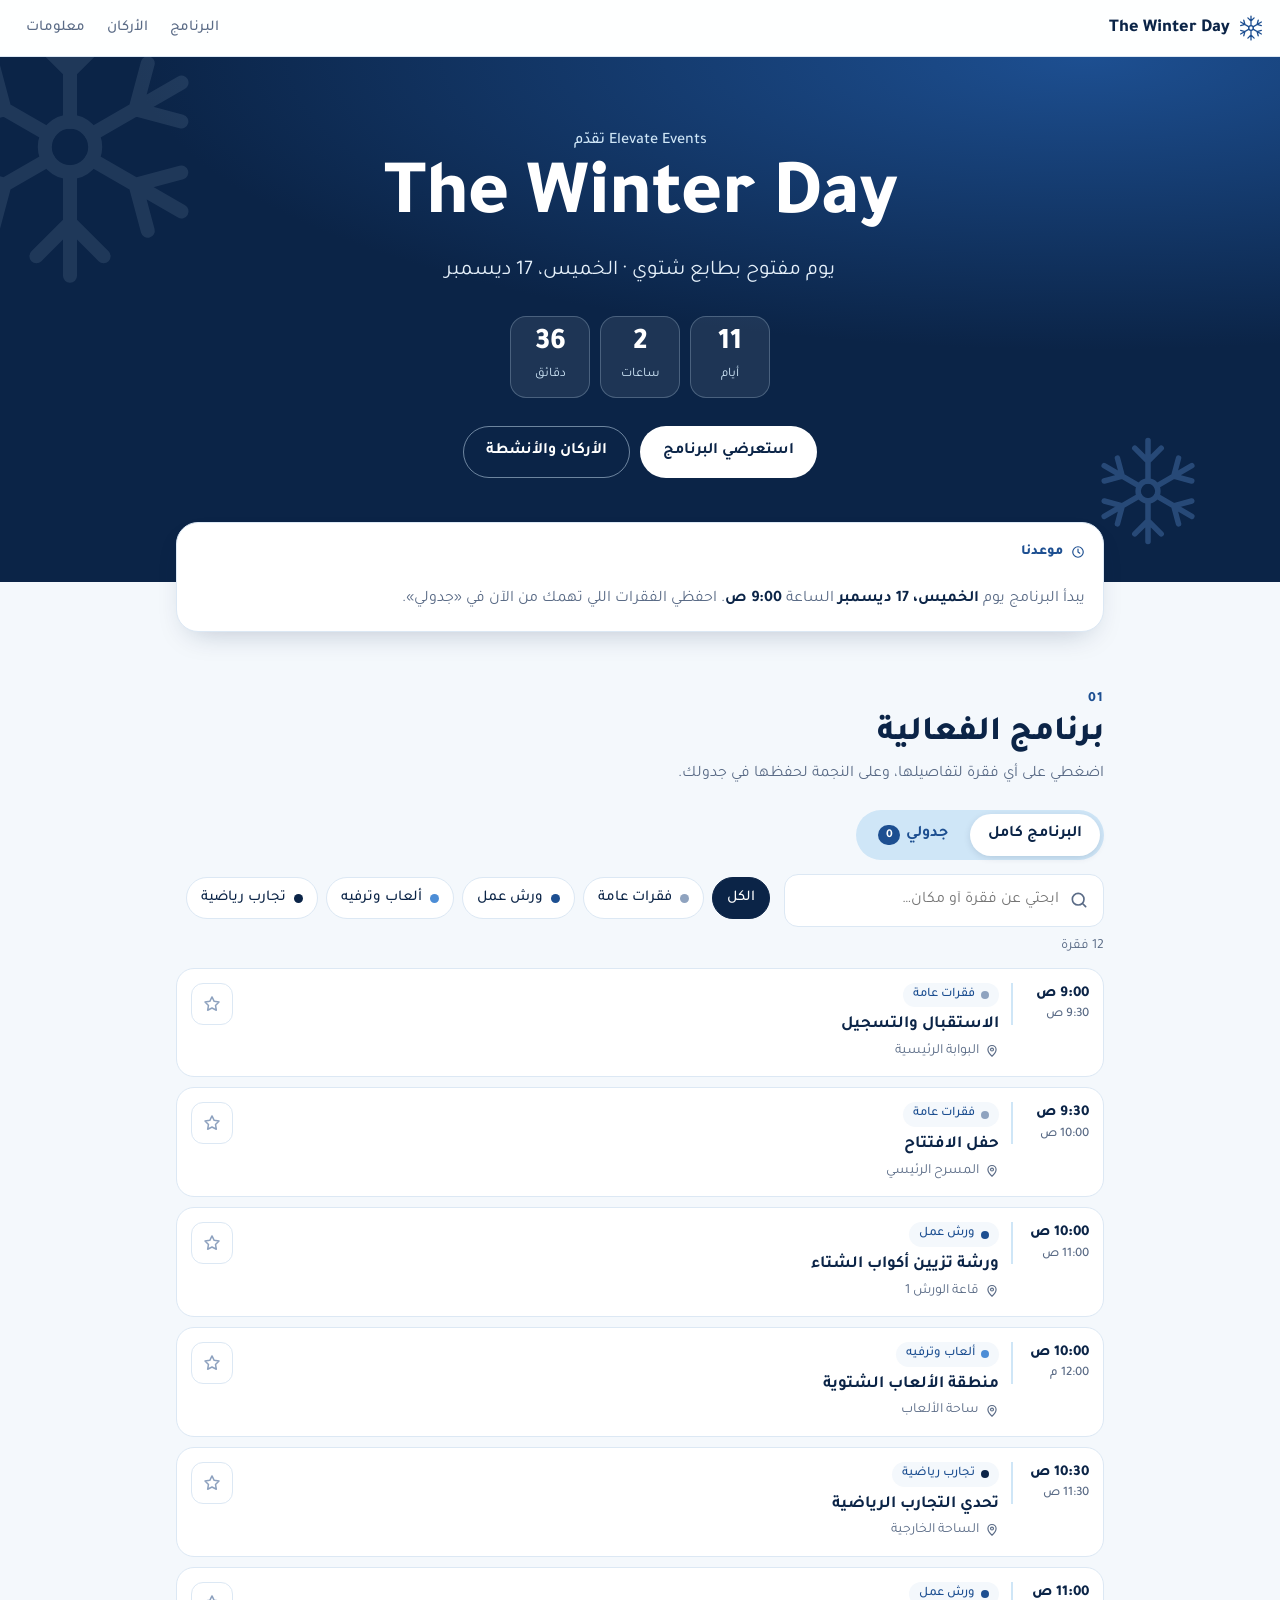
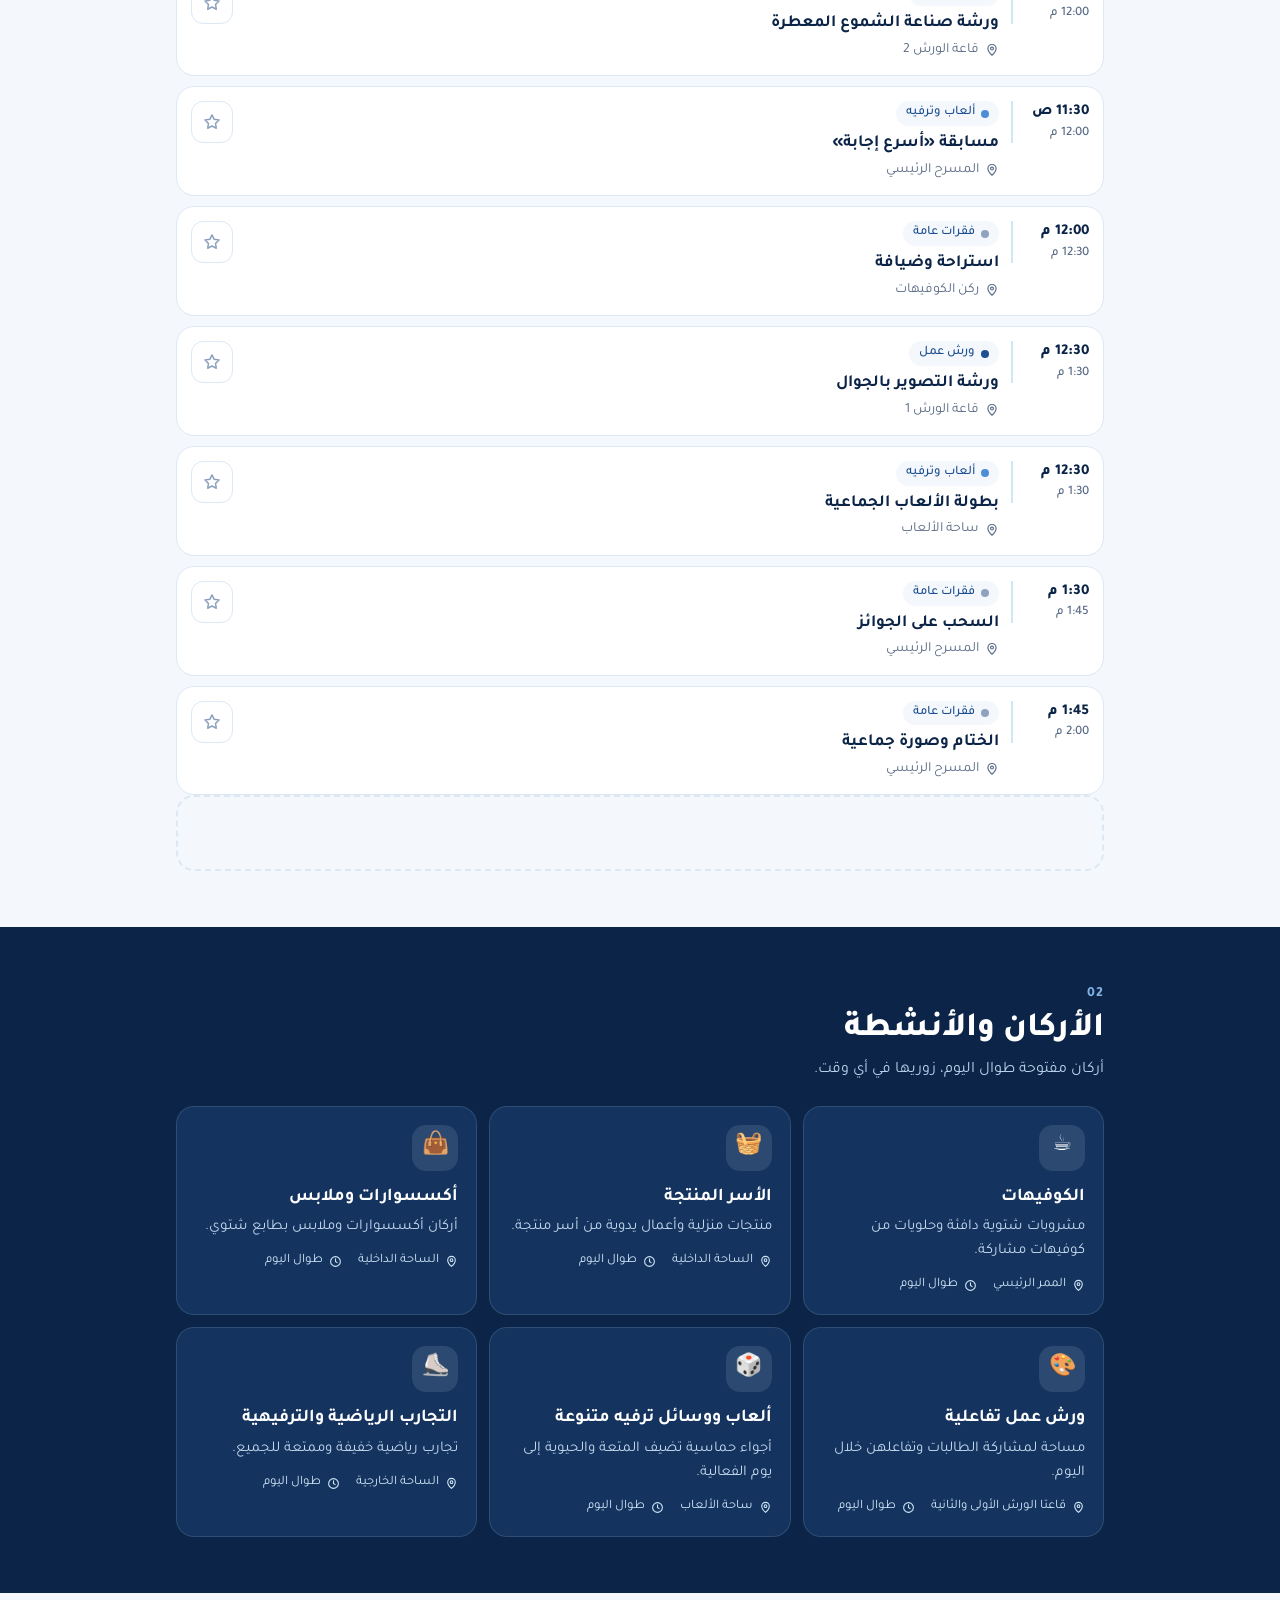
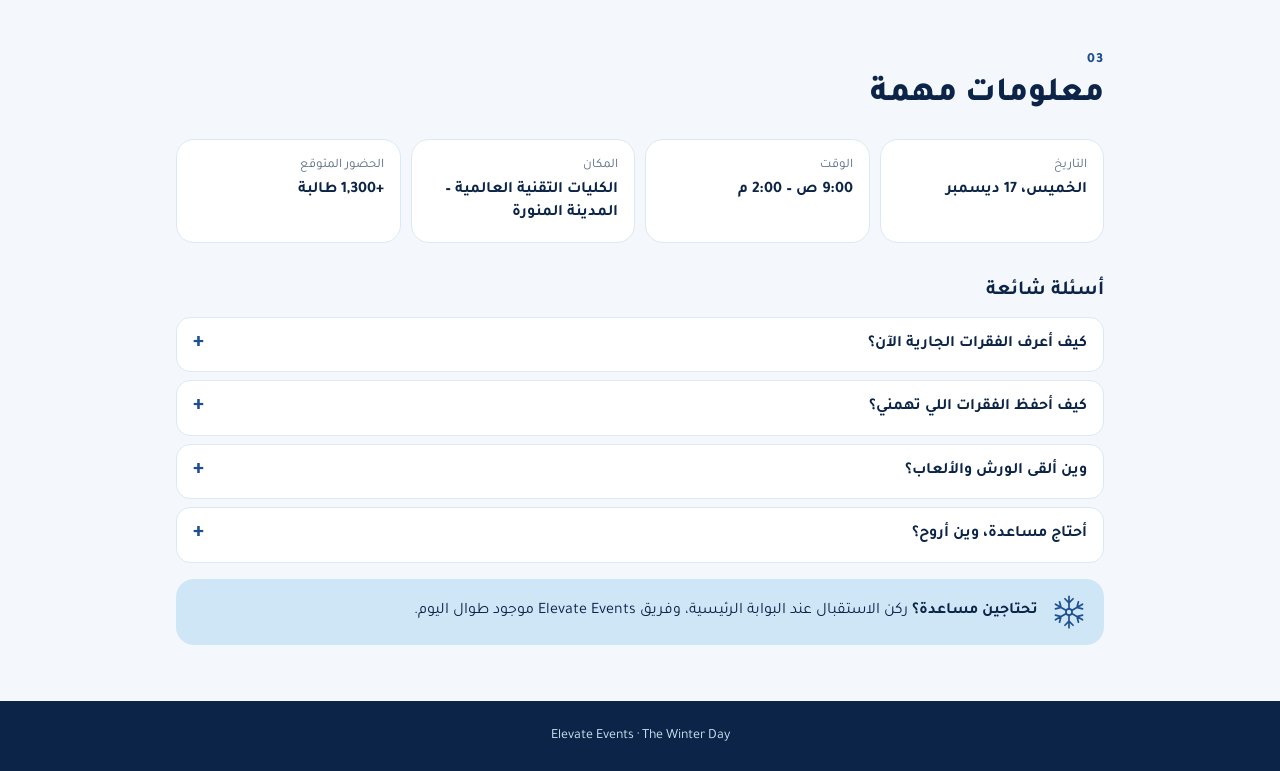
==== index.html @ a1d12c2c "The Winter Day interactive event programme" ====
<!doctype html>
<html lang="ar" dir="rtl">
<head>
  <meta charset="utf-8">
  <meta name="viewport" content="width=device-width, initial-scale=1">
  <title>The Winter Day | برنامج الفعالية</title>
  <meta name="description" content="البرنامج التفاعلي ليوم The Winter Day المفتوح بطابع شتوي – 17 ديسمبر">
  <meta name="theme-color" content="#0B2447">
  <link rel="icon" href="data:image/svg+xml,%3Csvg xmlns='http://www.w3.org/2000/svg' viewBox='0 0 100 100'%3E%3Ctext y='.9em' font-size='90'%3E❄️%3C/text%3E%3C/svg%3E">
  <link rel="preconnect" href="https://fonts.googleapis.com">
  <link rel="preconnect" href="https://fonts.gstatic.com" crossorigin>
  <link href="https://fonts.googleapis.com/css2?family=Tajawal:wght@400;500;700;800&display=swap" rel="stylesheet">
  <link rel="stylesheet" href="style.css">
</head>
<body>

  <!-- أيقونات -->
  <svg class="sprite" aria-hidden="true">
    <symbol id="flake" viewBox="-50 -50 100 100">
      <g fill="none" stroke="currentColor" stroke-width="5" stroke-linecap="round" stroke-linejoin="round">
        <path id="arm" d="M0 -9V-46M-12 -39 0 -27 12 -39"/>
        <use href="#arm" transform="rotate(60)"/>
        <use href="#arm" transform="rotate(120)"/>
        <use href="#arm" transform="rotate(180)"/>
        <use href="#arm" transform="rotate(240)"/>
        <use href="#arm" transform="rotate(300)"/>
        <circle r="9"/>
      </g>
    </symbol>
    <symbol id="i-pin" viewBox="0 0 24 24"><path d="M12 21s-7-6.2-7-11.5a7 7 0 0 1 14 0C19 14.8 12 21 12 21z"/><circle cx="12" cy="9.5" r="2.5"/></symbol>
    <symbol id="i-clock" viewBox="0 0 24 24"><circle cx="12" cy="12" r="9"/><path d="M12 7v5l3 2"/></symbol>
    <symbol id="i-star" viewBox="0 0 24 24"><path d="M12 3.5l2.6 5.3 5.8.8-4.2 4.1 1 5.8L12 16.8l-5.2 2.7 1-5.8-4.2-4.1 5.8-.8z"/></symbol>
    <symbol id="i-search" viewBox="0 0 24 24"><circle cx="11" cy="11" r="7"/><path d="M20 20l-3.5-3.5"/></symbol>
  </svg>

  <header class="topbar">
    <a href="#top" class="brand"><svg aria-hidden="true"><use href="#flake"/></svg><span dir="ltr">The Winter Day</span></a>
    <nav aria-label="أقسام الصفحة">
      <a href="#programme">البرنامج</a>
      <a href="#zones">الأركان</a>
      <a href="#info">معلومات</a>
    </nav>
  </header>

  <main id="top">
    <section class="hero">
      <div class="snow" id="snow" aria-hidden="true"></div>
      <svg class="hero-flake big" aria-hidden="true"><use href="#flake"/></svg>
      <svg class="hero-flake small" aria-hidden="true"><use href="#flake"/></svg>
      <div class="hero-inner">
        <p class="kicker"><span dir="ltr">Elevate Events</span> تقدّم</p>
        <h1 dir="ltr">The Winter Day</h1>
        <p class="tagline">يوم مفتوح بطابع شتوي · <span id="hero-date"></span></p>
        <div class="countdown" id="countdown"></div>
        <div class="hero-actions">
          <a class="btn btn-light" href="#programme">استعرضي البرنامج</a>
          <a class="btn btn-ghost" href="#zones">الأركان والأنشطة</a>
        </div>
      </div>
    </section>

    <section class="now-next" aria-labelledby="now-title">
      <h2 id="now-title" class="sr-only">الآن والتالي</h2>
      <div id="now-next"></div>
    </section>

    <section id="programme" class="section">
      <div class="section-head">
        <p class="eyebrow">01</p>
        <h2>برنامج الفعالية</h2>
        <p class="lead">اضغطي على أي فقرة لتفاصيلها، وعلى النجمة لحفظها في جدولك.</p>
      </div>

      <div class="segmented" role="group" aria-label="طريقة العرض">
        <button type="button" data-view="all" aria-pressed="true">البرنامج كامل</button>
        <button type="button" data-view="mine" aria-pressed="false">جدولي <span class="count" id="mine-count">0</span></button>
      </div>

      <div class="tools">
        <label class="search">
          <svg class="icon" aria-hidden="true"><use href="#i-search"/></svg>
          <input type="search" id="search" placeholder="ابحثي عن فقرة أو مكان…" aria-label="بحث في البرنامج" autocomplete="off">
        </label>
        <div class="chips" id="chips" role="group" aria-label="تصفية حسب النوع"></div>
      </div>

      <p class="result-count" id="result-count" aria-live="polite"></p>
      <ol class="timeline" id="timeline"></ol>
      <div class="empty" id="empty" hidden></div>
    </section>

    <div class="zones-wrap">
      <section id="zones" class="section">
        <div class="section-head">
          <p class="eyebrow">02</p>
          <h2>الأركان والأنشطة</h2>
          <p class="lead">أركان مفتوحة طوال اليوم، زوريها في أي وقت.</p>
        </div>
        <div class="zones" id="zones-grid"></div>
      </section>
    </div>

    <section id="info" class="section">
      <div class="section-head">
        <p class="eyebrow">03</p>
        <h2>معلومات مهمة</h2>
      </div>
      <div class="info-grid" id="info-grid"></div>

      <h3 class="faq-title">أسئلة شائعة</h3>
      <div class="faq" id="faq"></div>

      <div class="help">
        <svg aria-hidden="true"><use href="#flake"/></svg>
        <p><strong>تحتاجين مساعدة؟</strong> <span id="help-text"></span></p>
      </div>
    </section>
  </main>

  <footer class="footer"><span dir="ltr">Elevate Events · The Winter Day</span></footer>

  <dialog id="details" aria-labelledby="d-title">
    <div class="d-inner">
      <div class="d-top">
        <span class="tag" id="d-tag"></span>
        <form method="dialog"><button class="d-close" aria-label="إغلاق">×</button></form>
      </div>
      <h3 id="d-title"></h3>
      <div class="d-facts">
        <p><svg class="icon" aria-hidden="true"><use href="#i-clock"/></svg><span id="d-time"></span></p>
        <p><svg class="icon" aria-hidden="true"><use href="#i-pin"/></svg><span id="d-loc"></span></p>
      </div>
      <p class="d-status" id="d-status" hidden></p>
      <p class="d-desc" id="d-desc"></p>
      <button type="button" class="btn d-fav" id="d-fav" aria-pressed="false">
        <svg class="icon" aria-hidden="true"><use href="#i-star"/></svg><span></span>
      </button>
    </div>
  </dialog>

  <script src="data.js"></script>
  <script src="app.js"></script>
</body>
</html>
---- style.css ----
/* The Winter Day – ألوان هوية الفعالية */
:root {
  --snow: #FFFFFF;
  --ice: #CFE6F7;
  --winter: #1D4F91;
  --night: #0B2447;
  --night-2: #14335E;
  --bg: #F4F8FC;
  --line: #DCE8F4;
  --muted: #5A6B86;
  --radius: 18px;
  --shadow: 0 12px 30px -14px rgba(11, 36, 71, .28);
}

* { box-sizing: border-box; }
html { scroll-behavior: smooth; scroll-padding-top: 72px; }
body {
  margin: 0;
  font-family: 'Tajawal', system-ui, 'Segoe UI', Tahoma, sans-serif;
  background: var(--bg);
  color: var(--night);
  line-height: 1.6;
  -webkit-font-smoothing: antialiased;
}
svg { display: block; }
button { font: inherit; color: inherit; cursor: pointer; }
a { color: inherit; }
:focus-visible { outline: 3px solid #6FA8DC; outline-offset: 2px; border-radius: 8px; }
.sprite { position: absolute; width: 0; height: 0; overflow: hidden; }
.sr-only { position: absolute; width: 1px; height: 1px; margin: -1px; overflow: hidden; clip: rect(0 0 0 0); white-space: nowrap; }
.icon { width: 1em; height: 1em; flex: none; fill: none; stroke: currentColor; stroke-width: 2; stroke-linecap: round; stroke-linejoin: round; }

/* ---------- الشريط العلوي ---------- */
.topbar {
  position: sticky; top: 0; z-index: 20;
  display: flex; align-items: center; justify-content: space-between; gap: 8px;
  padding: 10px 16px;
  background: rgba(255, 255, 255, .9);
  backdrop-filter: saturate(1.4) blur(10px);
  border-bottom: 1px solid var(--line);
}
.brand { display: flex; align-items: center; gap: 8px; text-decoration: none; font-weight: 800; font-size: 18px; white-space: nowrap; }
.brand svg { width: 26px; height: 26px; color: var(--winter); }
.topbar nav { display: flex; gap: 2px; }
.topbar nav a { text-decoration: none; font-weight: 500; font-size: 15px; padding: 6px 10px; border-radius: 999px; color: var(--muted); white-space: nowrap; }
.topbar nav a:hover { background: var(--ice); color: var(--night); }

/* ---------- الواجهة ---------- */
.hero {
  position: relative; overflow: hidden;
  background: radial-gradient(120% 90% at 85% 0%, var(--winter) 0%, var(--night) 62%);
  color: var(--snow);
  padding: 56px 16px 104px;
  text-align: center;
}
.hero-flake { position: absolute; color: var(--ice); pointer-events: none; }
.hero-flake.big { width: 280px; height: 280px; left: -70px; top: -50px; opacity: .1; }
.hero-flake.small { width: 110px; height: 110px; right: 6%; bottom: 36px; color: #5D8FD0; opacity: .35; }
.hero-inner { position: relative; max-width: 720px; margin: 0 auto; }
.kicker { margin: 0 0 6px; color: var(--ice); font-weight: 500; }
.hero h1 { margin: 0; font-size: clamp(42px, 11vw, 78px); line-height: 1.05; font-weight: 800; letter-spacing: -.5px; }
.tagline { margin: 12px 0 28px; font-size: clamp(17px, 4.5vw, 21px); color: #E6F1FB; }
.countdown { display: flex; justify-content: center; gap: 10px; min-height: 80px; }
.cd-box { min-width: 80px; padding: 10px 8px; border-radius: 16px; background: rgba(255, 255, 255, .08); border: 1px solid rgba(207, 230, 247, .25); }
.cd-num { display: block; font-size: 30px; font-weight: 800; line-height: 1.15; font-variant-numeric: tabular-nums; }
.cd-label { font-size: 13px; color: var(--ice); }
.cd-msg { display: inline-flex; align-items: center; gap: 10px; margin: 0; align-self: center; padding: 12px 20px; border-radius: 999px; background: rgba(255, 255, 255, .1); font-weight: 700; font-size: 18px; }
.hero-actions { display: flex; flex-wrap: wrap; justify-content: center; gap: 10px; margin-top: 28px; }
.btn { display: inline-flex; align-items: center; justify-content: center; gap: 8px; padding: 12px 22px; border-radius: 999px; font-weight: 700; text-decoration: none; border: 1px solid transparent; }
.btn-light { background: var(--snow); color: var(--night); }
.btn-light:hover { background: var(--ice); }
.btn-ghost { border-color: rgba(207, 230, 247, .5); color: var(--snow); }
.btn-ghost:hover { background: rgba(255, 255, 255, .1); }

.snow span { position: absolute; top: -10px; border-radius: 50%; background: #fff; animation: fall linear infinite; }
@keyframes fall { to { transform: translate(var(--drift, 0), 680px); } }

.pulse { width: 9px; height: 9px; border-radius: 50%; background: #5BC0FF; box-shadow: 0 0 0 0 rgba(91, 192, 255, .7); animation: pulse 1.8s infinite; flex: none; }
@keyframes pulse { 70% { box-shadow: 0 0 0 9px rgba(91, 192, 255, 0); } 100% { box-shadow: 0 0 0 0 rgba(91, 192, 255, 0); } }

/* ---------- الآن والتالي ---------- */
.now-next { position: relative; z-index: 2; max-width: 960px; margin: -60px auto 0; padding: 0 16px; }
.nn-card { display: grid; gap: 16px; background: var(--snow); border: 1px solid var(--line); border-radius: 22px; box-shadow: var(--shadow); padding: 18px; }
.nn-label { display: flex; align-items: center; gap: 8px; margin: 0 0 8px; font-size: 14px; font-weight: 800; color: var(--winter); }
.nn-label .pulse { background: var(--winter); }
.nn-text { margin: 0; color: var(--muted); }
.nn-text strong { color: var(--night); }
.nn-item { display: block; width: 100%; text-align: start; margin-bottom: 6px; padding: 12px 14px; background: var(--bg); border: 1px solid var(--line); border-radius: 14px; }
.nn-item:hover { border-color: var(--winter); }
.nn-item strong { display: block; font-size: 17px; }
.nn-item small { color: var(--muted); font-size: 14px; }

/* ---------- الأقسام ---------- */
.section { max-width: 960px; margin: 0 auto; padding: 56px 16px; }
.section-head { margin-bottom: 22px; }
.eyebrow { margin: 0; color: var(--winter); font-weight: 800; font-size: 14px; letter-spacing: 1px; }
.section h2 { margin: 2px 0 6px; font-size: clamp(26px, 6vw, 34px); font-weight: 800; line-height: 1.3; }
.lead { margin: 0; color: var(--muted); }

/* ---------- أدوات البرنامج ---------- */
.segmented { display: inline-flex; gap: 4px; padding: 4px; margin-bottom: 14px; background: var(--ice); border-radius: 999px; }
.segmented button { display: inline-flex; align-items: center; gap: 6px; padding: 8px 18px; border: none; border-radius: 999px; background: transparent; font-weight: 700; color: var(--winter); }
.segmented button[aria-pressed="true"] { background: var(--snow); color: var(--night); box-shadow: 0 2px 8px -2px rgba(11, 36, 71, .2); }
.count { min-width: 22px; padding: 0 6px; border-radius: 999px; background: var(--winter); color: var(--snow); font-size: 12px; line-height: 20px; text-align: center; }

.tools { display: grid; gap: 12px; margin-bottom: 8px; }
.search { display: flex; align-items: center; gap: 10px; padding: 0 14px; background: var(--snow); border: 1px solid var(--line); border-radius: 14px; color: var(--muted); }
.search:focus-within { border-color: var(--winter); box-shadow: 0 0 0 3px rgba(29, 79, 145, .15); }
.search .icon { width: 20px; height: 20px; }
.search input { flex: 1; min-width: 0; padding: 13px 0; border: none; outline: none; background: transparent; font: inherit; color: var(--night); }
.chips { display: flex; gap: 8px; overflow-x: auto; padding: 2px 2px 6px; scrollbar-width: none; }
.chips::-webkit-scrollbar { display: none; }
.chip { display: inline-flex; align-items: center; gap: 8px; flex: none; padding: 8px 14px; border: 1px solid var(--line); border-radius: 999px; background: var(--snow); font-weight: 500; font-size: 15px; }
.chip:hover { border-color: var(--winter); }
.chip[aria-pressed="true"] { background: var(--night); border-color: var(--night); color: var(--snow); }
.dot { width: 9px; height: 9px; border-radius: 50%; background: var(--dot); flex: none; }
.chip[aria-pressed="true"] .dot { box-shadow: 0 0 0 2px var(--snow); }
.result-count { margin: 4px 0 10px; font-size: 14px; color: var(--muted); min-height: 1.6em; }

/* ---------- بطاقات الفقرات ---------- */
.timeline { list-style: none; margin: 0; padding: 0; display: grid; gap: 10px; }
.card {
  position: relative;
  display: grid; grid-template-columns: 78px minmax(0, 1fr) auto; gap: 12px; align-items: start;
  padding: 14px;
  background: var(--snow); border: 1px solid var(--line); border-radius: var(--radius);
  transition: box-shadow .2s, border-color .2s;
}
.card:hover { box-shadow: var(--shadow); border-color: #C3D8EE; }
.card:has(.open:focus-visible) { outline: 3px solid #6FA8DC; outline-offset: 2px; }
.time { display: flex; flex-direction: column; padding-inline-end: 12px; border-inline-end: 2px solid var(--ice); font-weight: 800; font-size: 15px; line-height: 1.5; font-variant-numeric: tabular-nums; white-space: nowrap; }
.time-end { font-weight: 500; font-size: 13px; color: var(--muted); }
.meta { display: flex; flex-wrap: wrap; align-items: center; gap: 6px; }
.tag { display: inline-flex; align-items: center; gap: 6px; padding: 2px 10px; border-radius: 999px; background: var(--bg); font-size: 13px; font-weight: 500; color: var(--winter); }
.tag::before { content: ''; width: 8px; height: 8px; border-radius: 50%; background: var(--dot); }
.badge { display: inline-flex; align-items: center; gap: 6px; padding: 2px 10px; border-radius: 999px; font-size: 13px; font-weight: 700; }
.badge.live { background: var(--winter); color: var(--snow); }
.badge.past { background: #EEF1F5; color: var(--muted); }
.card h3 { margin: 6px 0 2px; font-size: 17px; line-height: 1.45; }
.open { padding: 0; border: none; background: none; text-align: start; font-weight: 700; }
.open:focus-visible { outline: none; }
.open::after { content: ''; position: absolute; inset: 0; border-radius: inherit; }
.loc { display: flex; align-items: center; gap: 6px; margin: 0; font-size: 14px; color: var(--muted); }
.fav { position: relative; z-index: 1; display: grid; place-items: center; width: 42px; height: 42px; border: 1px solid var(--line); border-radius: 12px; background: var(--snow); color: #8EA2BF; }
.fav:hover { border-color: var(--winter); color: var(--winter); }
.fav svg { width: 20px; height: 20px; fill: none; stroke: currentColor; stroke-width: 1.8; stroke-linejoin: round; }
.fav[aria-pressed="true"] { background: var(--ice); border-color: var(--ice); color: var(--winter); }
.fav[aria-pressed="true"] svg { fill: currentColor; }
.card.is-live { border-color: var(--winter); box-shadow: inset 0 0 0 1px var(--winter); background: linear-gradient(to left, #EEF6FD, var(--snow) 70%); }
.card.is-past { opacity: .6; }
.empty { display: grid; gap: 4px; justify-items: center; padding: 36px 16px; border: 2px dashed var(--line); border-radius: var(--radius); text-align: center; color: var(--muted); }
.empty strong { color: var(--night); font-size: 18px; }

/* ---------- الأركان ---------- */
.zones-wrap { background: var(--night); color: var(--snow); }
.zones-wrap .eyebrow { color: #7FB0E3; }
.zones-wrap .lead { color: #B9D3EC; }
.zones { display: grid; gap: 12px; grid-template-columns: repeat(auto-fill, minmax(240px, 1fr)); }
.zone { padding: 18px; background: var(--night-2); border: 1px solid rgba(207, 230, 247, .14); border-radius: var(--radius); }
.zone-icon { display: grid; place-items: center; width: 46px; height: 46px; margin-bottom: 12px; border-radius: 14px; background: rgba(207, 230, 247, .12); font-size: 22px; }
.zone h3 { margin: 0 0 4px; font-size: 18px; }
.zone p { margin: 0 0 12px; font-size: 15px; color: #C4D9EE; }
.zone-meta { display: flex; flex-wrap: wrap; gap: 6px 16px; font-size: 13px; color: var(--ice); }
.zone-meta span { display: inline-flex; align-items: center; gap: 6px; }

/* ---------- المعلومات ---------- */
.info-grid { display: grid; gap: 10px; grid-template-columns: repeat(2, minmax(0, 1fr)); }
.info { padding: 16px; background: var(--snow); border: 1px solid var(--line); border-radius: var(--radius); }
.info small { display: block; font-size: 13px; color: var(--muted); }
.info strong { display: block; margin-top: 2px; font-size: 16px; line-height: 1.45; }
.faq-title { margin: 32px 0 10px; font-size: 20px; }
.faq { display: grid; gap: 8px; }
details { padding: 0 16px; background: var(--snow); border: 1px solid var(--line); border-radius: 14px; }
summary { display: flex; justify-content: space-between; gap: 12px; padding: 14px 0; list-style: none; cursor: pointer; font-weight: 700; }
summary::-webkit-details-marker { display: none; }
summary::after { content: '+'; font-size: 22px; line-height: 1; color: var(--winter); }
details[open] summary::after { content: '−'; }
details p { margin: 0 0 14px; color: var(--muted); }
.help { display: flex; align-items: center; gap: 14px; margin-top: 16px; padding: 16px 18px; background: var(--ice); border-radius: var(--radius); }
.help svg { width: 34px; height: 34px; flex: none; color: var(--winter); }
.help p { margin: 0; }

.footer { padding: 24px 16px; background: var(--night); color: var(--ice); text-align: center; font-size: 14px; }

/* ---------- نافذة التفاصيل ---------- */
dialog { width: min(480px, calc(100% - 32px)); padding: 0; border: none; border-radius: 22px; color: var(--night); box-shadow: 0 30px 60px -20px rgba(11, 36, 71, .5); }
dialog::backdrop { background: rgba(11, 36, 71, .55); backdrop-filter: blur(3px); }
.d-inner { padding: 22px; }
.d-top { display: flex; justify-content: space-between; align-items: center; gap: 8px; }
.d-top form { margin: 0; }
.d-close { width: 38px; height: 38px; border: none; border-radius: 50%; background: var(--bg); font-size: 22px; line-height: 1; }
#d-title { margin: 14px 0 12px; font-size: 22px; line-height: 1.4; }
.d-facts { display: grid; gap: 6px; margin-bottom: 14px; padding: 12px 14px; background: var(--bg); border-radius: 14px; }
.d-facts p { display: flex; align-items: center; gap: 8px; margin: 0; }
.d-facts .icon { color: var(--winter); }
.d-status { display: inline-block; margin: 0 0 10px; padding: 2px 12px; border-radius: 999px; font-size: 14px; font-weight: 700; }
.d-status.live { background: var(--winter); color: var(--snow); }
.d-status.past { background: #EEF1F5; color: var(--muted); }
.d-desc { margin: 0 0 18px; color: var(--muted); }
.d-fav { width: 100%; border: none; background: var(--night); color: var(--snow); }
.d-fav[aria-pressed="true"] { background: var(--ice); color: var(--night); }
.d-fav[aria-pressed="true"] .icon { fill: currentColor; }

/* ---------- الشاشات ---------- */
@media (min-width: 720px) {
  .nn-card.two { grid-template-columns: 1fr 1fr; }
  .info-grid { grid-template-columns: repeat(4, minmax(0, 1fr)); }
  .tools { grid-template-columns: minmax(240px, 320px) 1fr; align-items: center; }
  .hero { padding-top: 72px; }
}
@media (max-width: 400px) {
  .brand { font-size: 16px; }
  .brand svg { width: 22px; height: 22px; }
  .topbar nav a { padding: 6px 7px; font-size: 14px; }
  .card { grid-template-columns: 70px minmax(0, 1fr) auto; gap: 10px; padding: 12px; }
  .cd-box { min-width: 72px; }
}
@media (prefers-reduced-motion: reduce) {
  html { scroll-behavior: auto; }
  .snow { display: none; }
  .pulse { animation: none; }
}
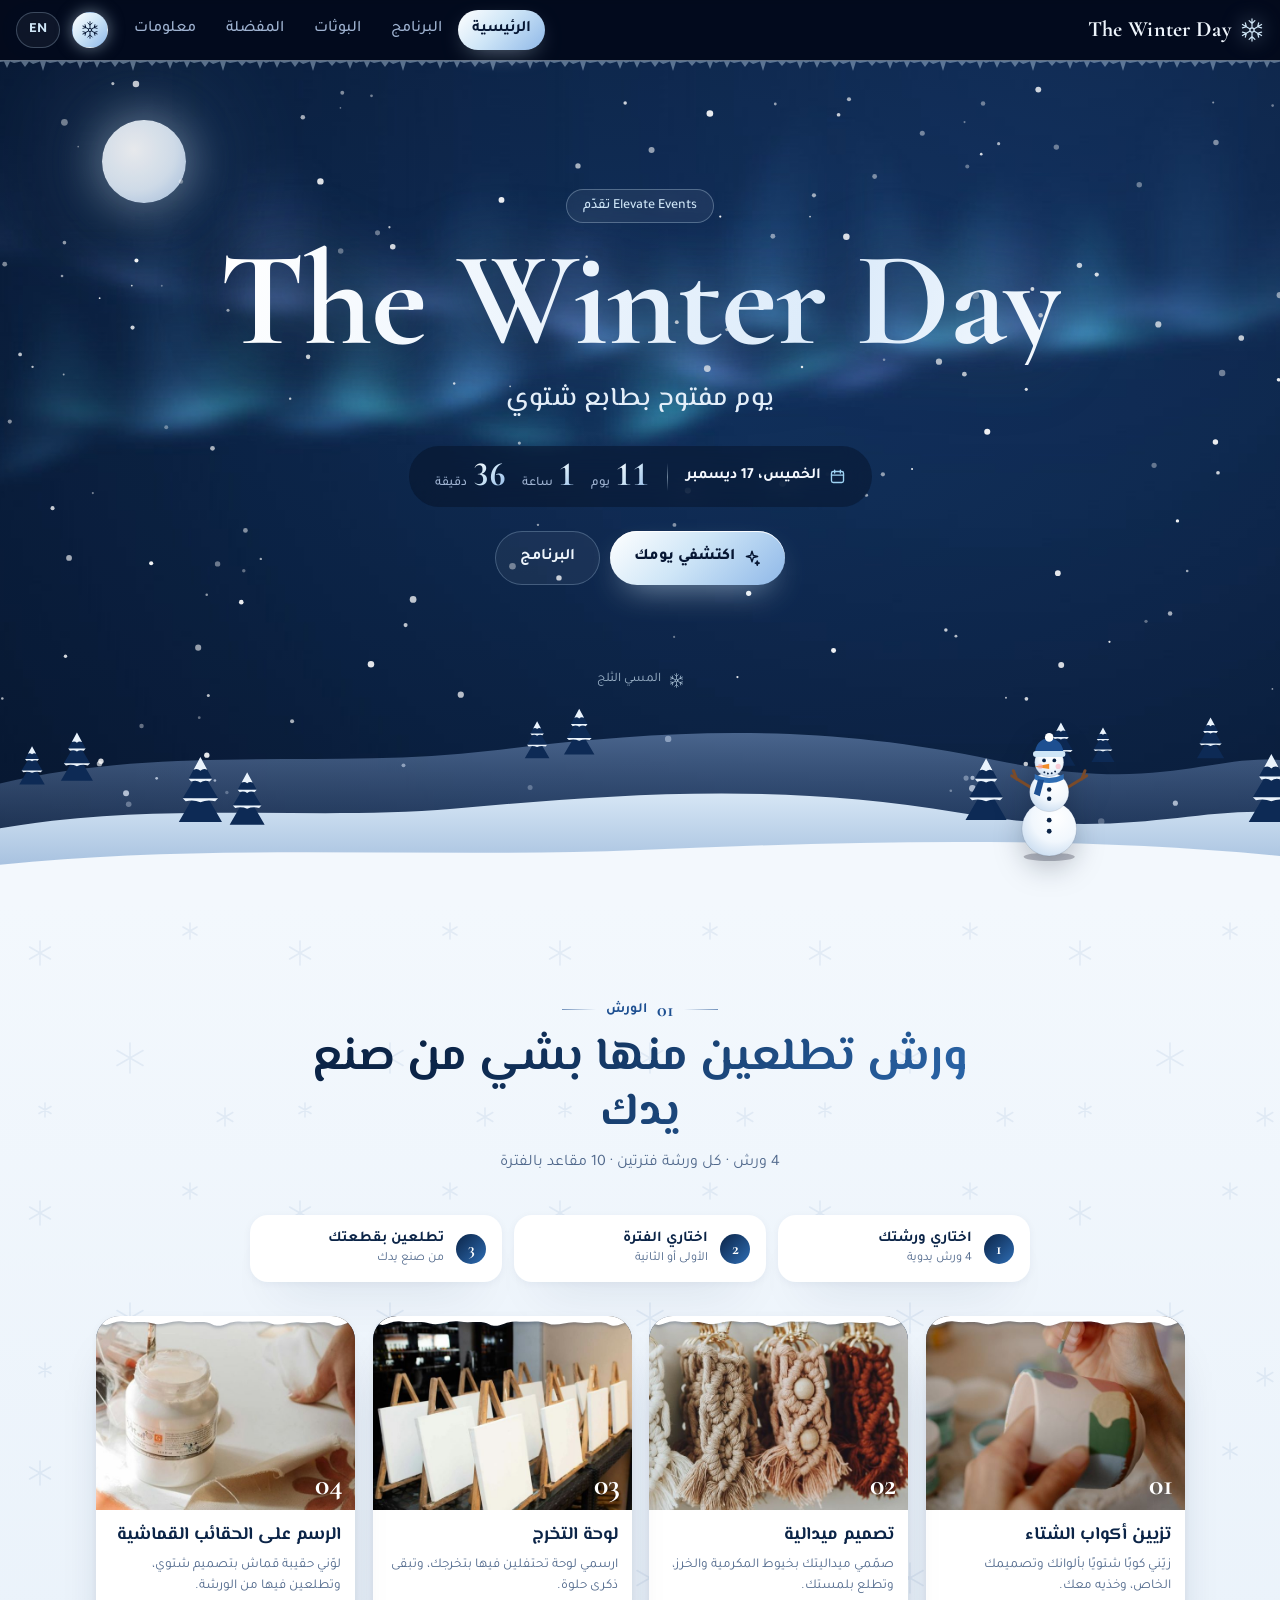
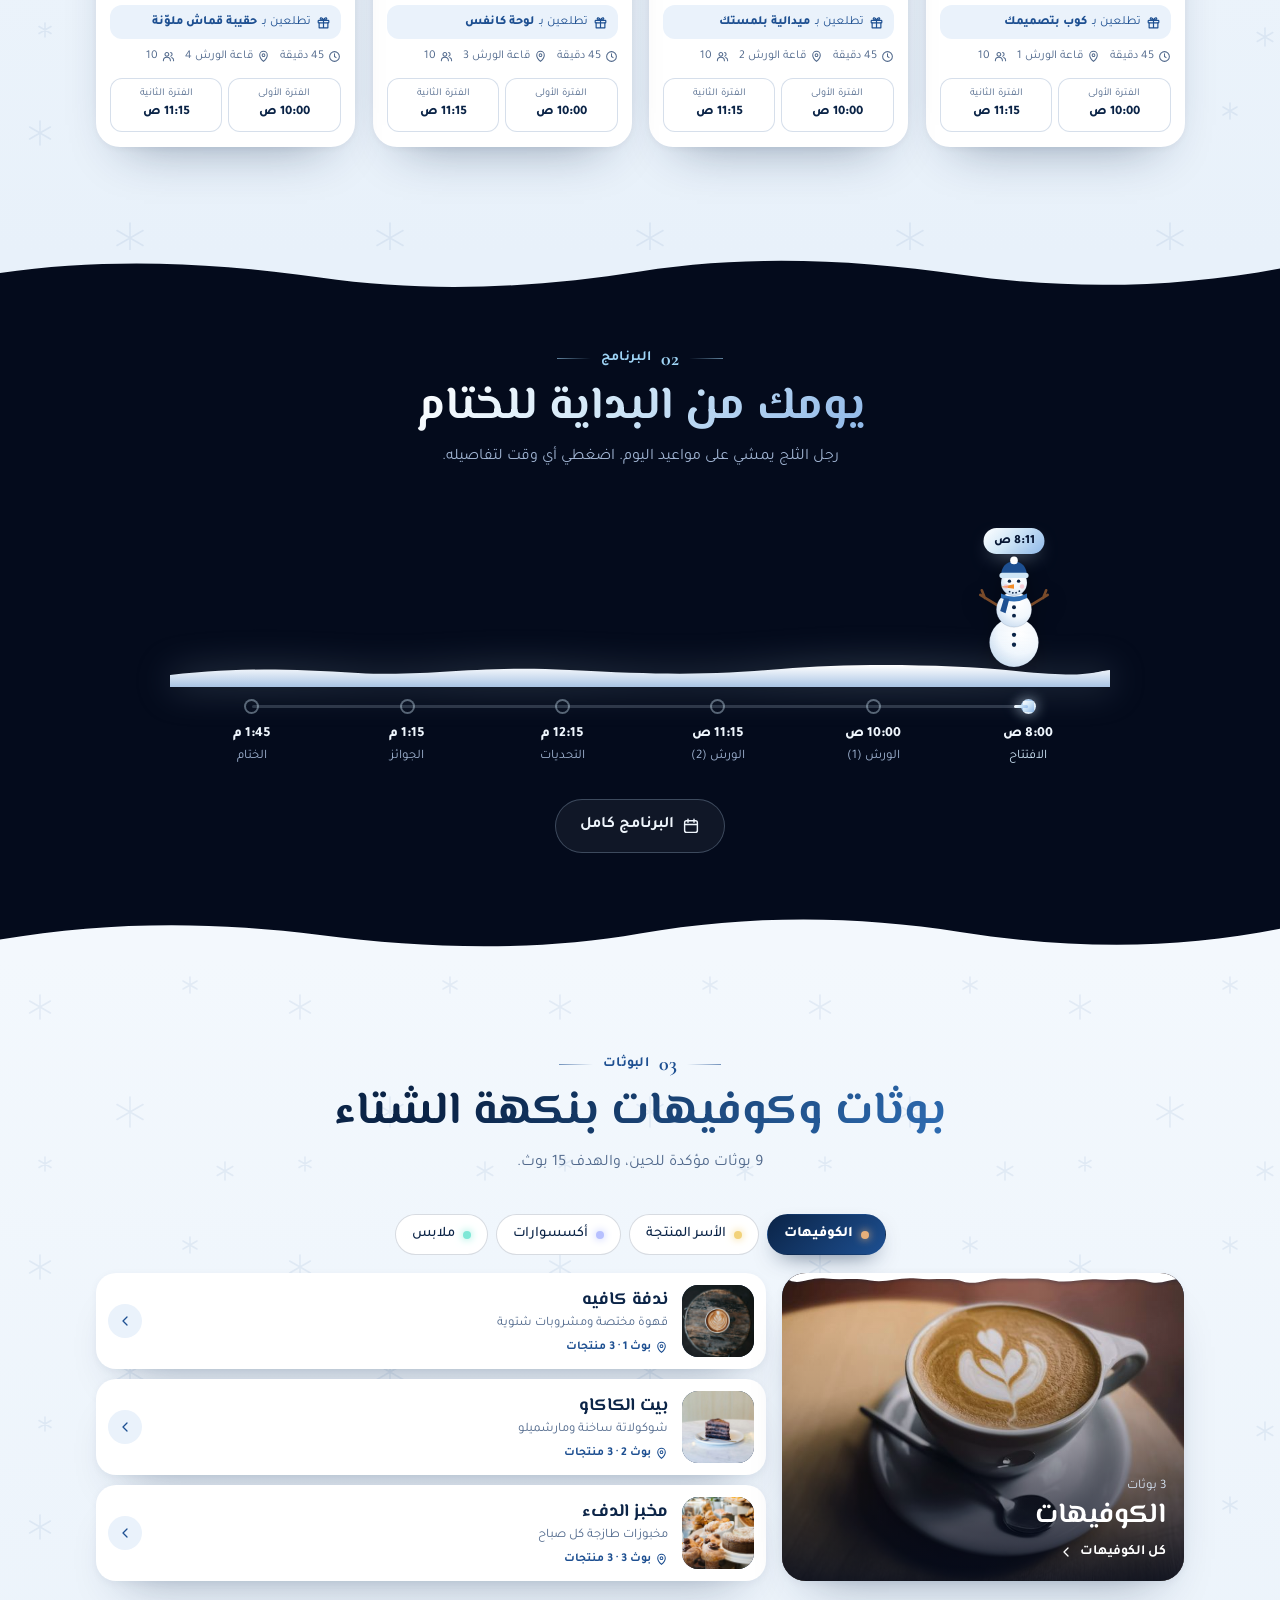
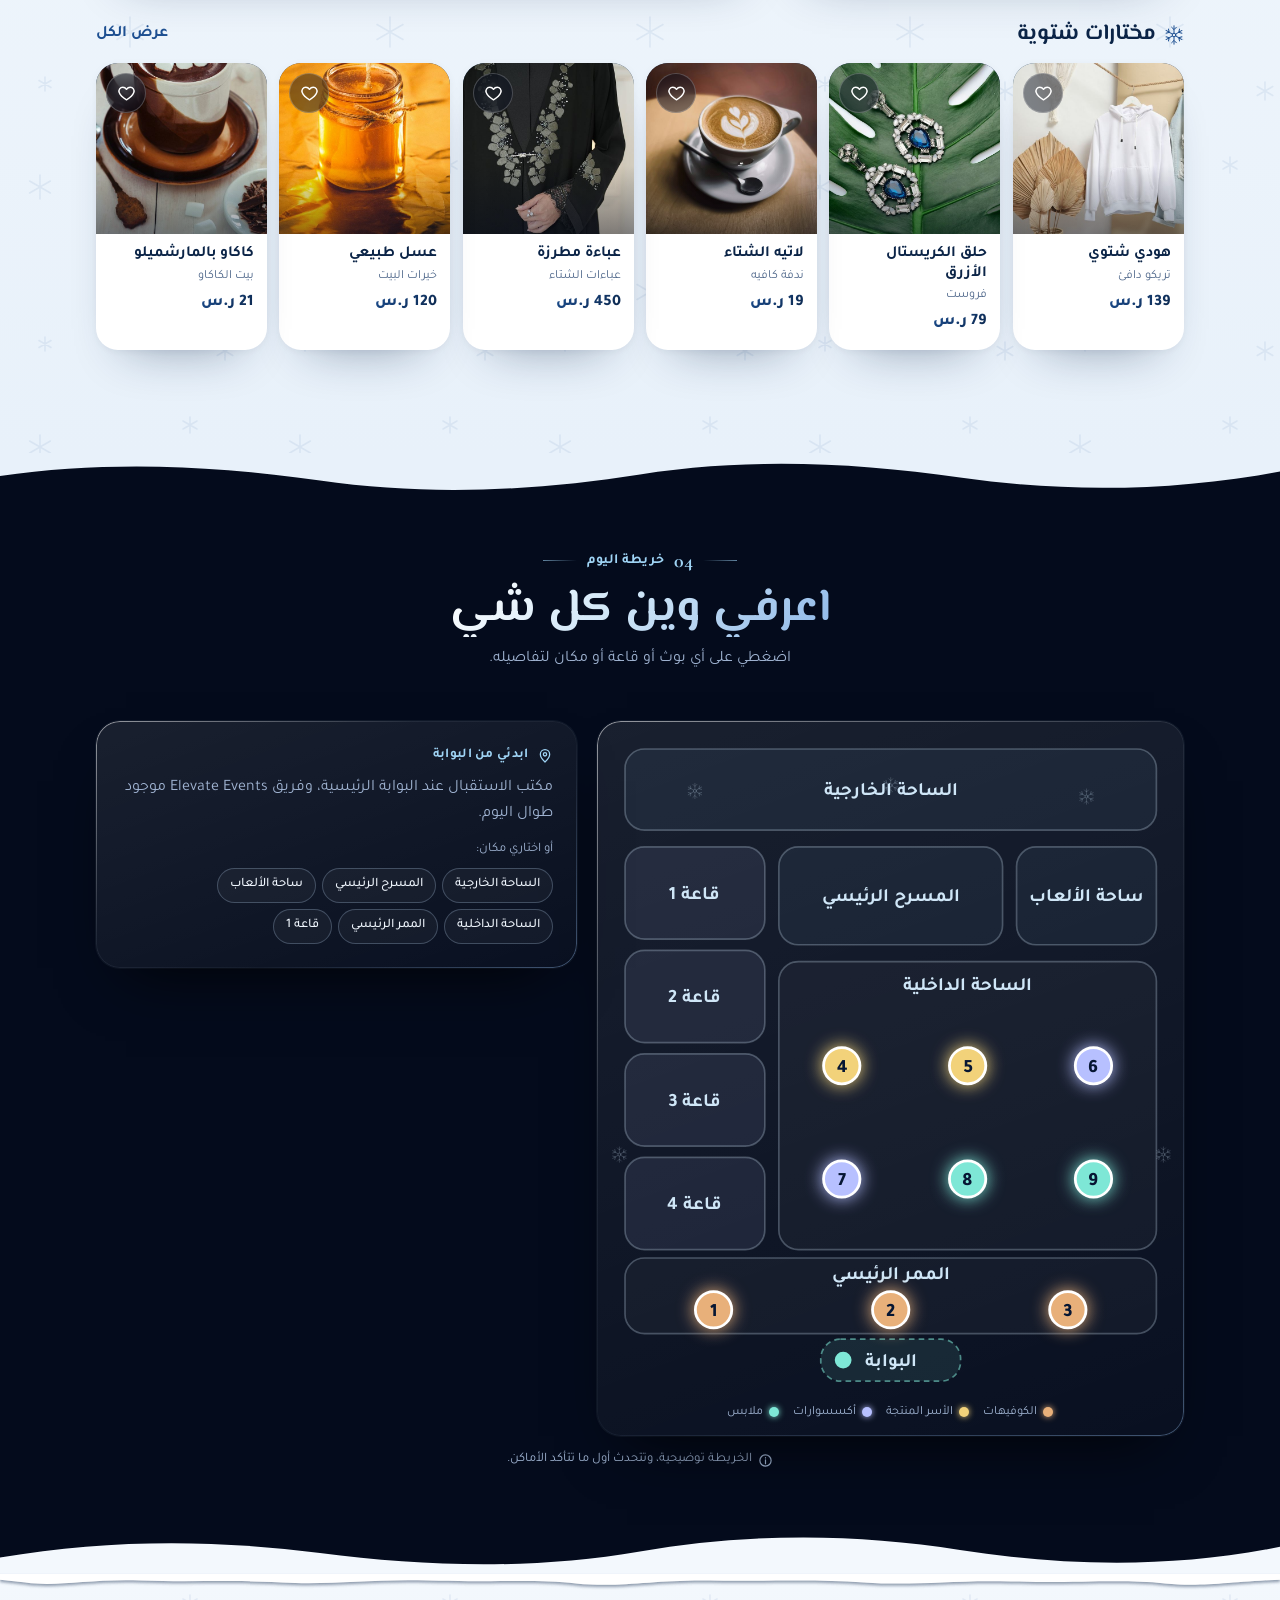
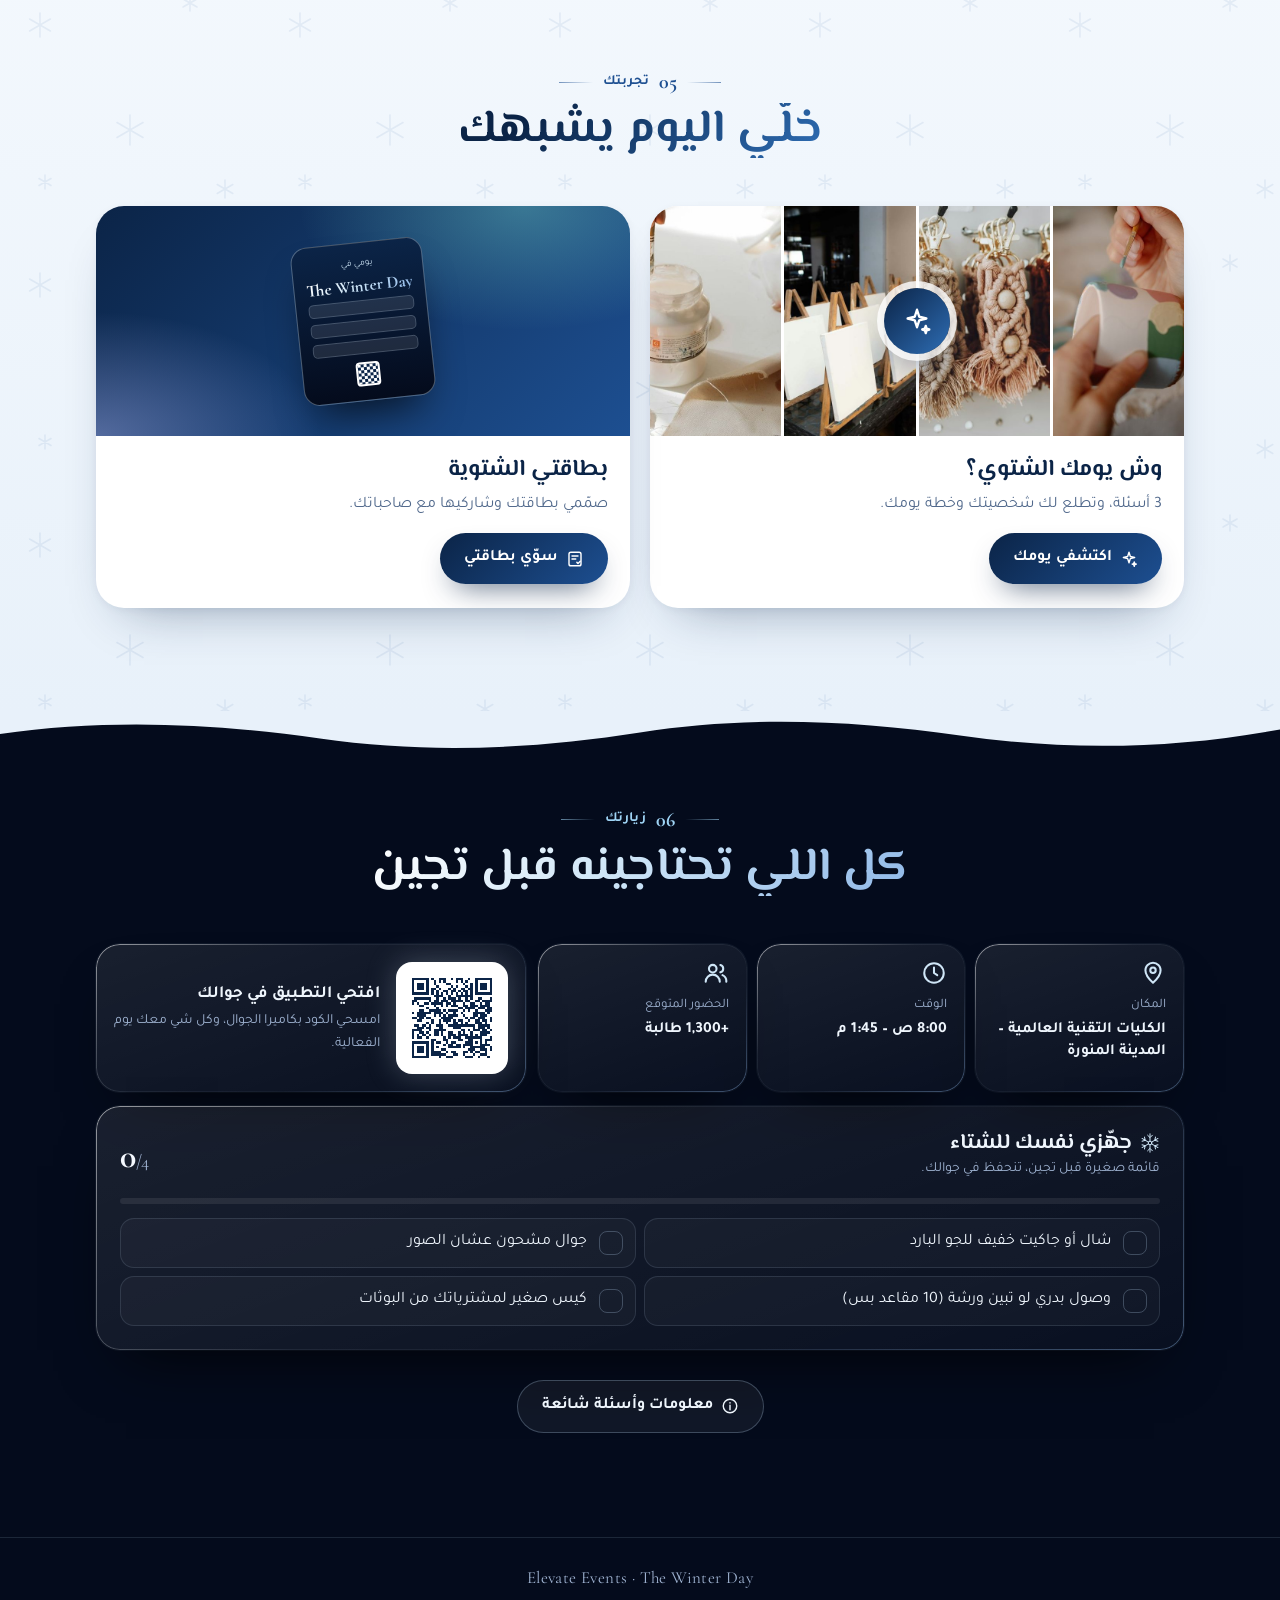
==== commit 080ba8ef: "The Winter Day app: winter redesign, booths, map and photos - Home in clear sections: workshops, pro" ====
--- a/index.html
+++ b/index.html
@@ -2,142 +2,124 @@
 <html lang="ar" dir="rtl">
 <head>
   <meta charset="utf-8">
-  <meta name="viewport" content="width=device-width, initial-scale=1">
+  <meta name="viewport" content="width=device-width, initial-scale=1, viewport-fit=cover">
   <title>The Winter Day | برنامج الفعالية</title>
-  <meta name="description" content="البرنامج التفاعلي ليوم The Winter Day المفتوح بطابع شتوي – 17 ديسمبر">
-  <meta name="theme-color" content="#0B2447">
-  <link rel="icon" href="data:image/svg+xml,%3Csvg xmlns='http://www.w3.org/2000/svg' viewBox='0 0 100 100'%3E%3Ctext y='.9em' font-size='90'%3E❄️%3C/text%3E%3C/svg%3E">
+  <meta name="description" content="تطبيق The Winter Day: البرنامج والورش والبوثات – 17 ديسمبر | The Winter Day app: programme, workshops and booths – 17 December">
+  <meta name="theme-color" content="#050E22">
+  <link rel="icon" type="image/png" href="media/icons/favicon-48.png">
+  <link rel="apple-touch-icon" href="media/icons/apple-touch-icon.png">
+  <link rel="manifest" href="manifest.webmanifest">
+  <meta name="apple-mobile-web-app-capable" content="yes">
+  <meta name="apple-mobile-web-app-title" content="Winter Day">
+  <meta name="apple-mobile-web-app-status-bar-style" content="black-translucent">
+  <!-- معاينة الرابط لما ينرسل في واتساب وغيره (غيّري الرابط إذا تغيّر مكان الموقع) -->
+  <meta property="og:type" content="website">
+  <meta property="og:title" content="The Winter Day">
+  <meta property="og:description" content="يوم مفتوح بطابع شتوي · 17 ديسمبر – البرنامج والورش والبوثات">
+  <meta property="og:image" content="https://bashaeraljohani5-sudo.github.io/media/teaser-poster-ar.jpg">
+  <meta property="og:url" content="https://bashaeraljohani5-sudo.github.io/">
   <link rel="preconnect" href="https://fonts.googleapis.com">
   <link rel="preconnect" href="https://fonts.gstatic.com" crossorigin>
-  <link href="https://fonts.googleapis.com/css2?family=Tajawal:wght@400;500;700;800&display=swap" rel="stylesheet">
+  <!-- Tajawal للنصوص، El Messiri للعناوين العربية، Cormorant Garamond لاسم الفعالية والأرقام -->
+  <link href="https://fonts.googleapis.com/css2?family=Cormorant+Garamond:ital,wght@0,600;0,700;1,600&family=El+Messiri:wght@500;600;700&family=Tajawal:wght@400;500;700;800&display=swap" rel="stylesheet">
   <link rel="stylesheet" href="style.css">
 </head>
 <body>
-
-  <!-- أيقونات -->
+  <!-- النصوص الثابتة تتبدّل حسب اللغة: data-i18n (النص) و data-i18n-aria -->
   <svg class="sprite" aria-hidden="true">
+    <defs>
+      <!-- رجل الثلج والتلال وأشجار الصنوبر (تُستخدم من app.js) -->
+      <radialGradient id="sm-snow" cx=".38" cy=".3" r=".8"><stop offset="0" stop-color="#FFFFFF"/><stop offset=".55" stop-color="#F1F7FD"/><stop offset="1" stop-color="#C5D9EE"/></radialGradient>
+      <linearGradient id="hill-far" x1="0" y1="0" x2="0" y2="1"><stop offset="0" stop-color="#7C9BC8" stop-opacity=".55"/><stop offset="1" stop-color="#24406E" stop-opacity=".2"/></linearGradient>
+      <linearGradient id="hill-mid" x1="0" y1="0" x2="0" y2="1"><stop offset="0" stop-color="#D6E6F5"/><stop offset="1" stop-color="#8FAED4"/></linearGradient>
+      <g id="pine">
+        <path fill="#0D2A55" d="M0 -66 L-12 -44 H-6 L-18 -24 H-8 L-22 0 H22 L8 -24 H18 L6 -44 H12 Z"/>
+        <path fill="#EAF3FC" d="M0 -66 L-7 -53 Q-3 -55 0 -52 Q3 -55 7 -53 Z M-12 -44 H12 L9.5 -41 Q4 -43 0 -40 Q-4 -43 -9.5 -41 Z M-18 -24 H18 L15 -21 Q7 -23 0 -20 Q-7 -23 -15 -21 Z"/>
+      </g>
+    </defs>
     <symbol id="flake" viewBox="-50 -50 100 100">
       <g fill="none" stroke="currentColor" stroke-width="5" stroke-linecap="round" stroke-linejoin="round">
         <path id="arm" d="M0 -9V-46M-12 -39 0 -27 12 -39"/>
-        <use href="#arm" transform="rotate(60)"/>
-        <use href="#arm" transform="rotate(120)"/>
-        <use href="#arm" transform="rotate(180)"/>
-        <use href="#arm" transform="rotate(240)"/>
-        <use href="#arm" transform="rotate(300)"/>
-        <circle r="9"/>
+        <use href="#arm" transform="rotate(60)"/><use href="#arm" transform="rotate(120)"/><use href="#arm" transform="rotate(180)"/>
+        <use href="#arm" transform="rotate(240)"/><use href="#arm" transform="rotate(300)"/><circle r="9"/>
       </g>
     </symbol>
     <symbol id="i-pin" viewBox="0 0 24 24"><path d="M12 21s-7-6.2-7-11.5a7 7 0 0 1 14 0C19 14.8 12 21 12 21z"/><circle cx="12" cy="9.5" r="2.5"/></symbol>
     <symbol id="i-clock" viewBox="0 0 24 24"><circle cx="12" cy="12" r="9"/><path d="M12 7v5l3 2"/></symbol>
-    <symbol id="i-star" viewBox="0 0 24 24"><path d="M12 3.5l2.6 5.3 5.8.8-4.2 4.1 1 5.8L12 16.8l-5.2 2.7 1-5.8-4.2-4.1 5.8-.8z"/></symbol>
+    <symbol id="i-heart" viewBox="0 0 24 24"><path d="M12 20s-7.5-4.6-9.2-9.3C1.6 7.3 3.9 4 7.3 4c2 0 3.6 1.1 4.7 2.7C13.1 5.1 14.7 4 16.7 4c3.4 0 5.7 3.3 4.5 6.7C19.5 15.4 12 20 12 20z"/></symbol>
     <symbol id="i-search" viewBox="0 0 24 24"><circle cx="11" cy="11" r="7"/><path d="M20 20l-3.5-3.5"/></symbol>
+    <symbol id="i-home" viewBox="0 0 24 24"><path d="M4 11l8-7 8 7v9a1 1 0 0 1-1 1h-5v-6h-4v6H5a1 1 0 0 1-1-1z"/></symbol>
+    <symbol id="i-calendar" viewBox="0 0 24 24"><rect x="3.5" y="5" width="17" height="15.5" rx="2.5"/><path d="M3.5 10h17M8 3v4M16 3v4"/></symbol>
+    <symbol id="i-bag" viewBox="0 0 24 24"><path d="M5 8h14l-1 12.5H6z"/><path d="M9 8V6.5a3 3 0 0 1 6 0V8"/></symbol>
+    <symbol id="i-info" viewBox="0 0 24 24"><circle cx="12" cy="12" r="9"/><path d="M12 11v6M12 7.5v.5"/></symbol>
+    <symbol id="i-back" viewBox="0 0 24 24"><path d="M9 6l6 6-6 6"/></symbol>
+    <symbol id="i-users" viewBox="0 0 24 24"><circle cx="9" cy="8" r="3.5"/><path d="M2.5 20a6.5 6.5 0 0 1 13 0M16 4.6a3.5 3.5 0 0 1 0 6.8M18 14a6 6 0 0 1 3.5 6"/></symbol>
+    <symbol id="i-share" viewBox="0 0 24 24"><circle cx="18" cy="5.5" r="2.5"/><circle cx="6" cy="12" r="2.5"/><circle cx="18" cy="18.5" r="2.5"/><path d="M8.2 10.8l7.6-4M8.2 13.2l7.6 4"/></symbol>
+    <symbol id="i-cal-add" viewBox="0 0 24 24"><rect x="3.5" y="5" width="17" height="15.5" rx="2.5"/><path d="M3.5 10h17M8 3v4M16 3v4M12 13v5M9.5 15.5h5"/></symbol>
+    <symbol id="i-download" viewBox="0 0 24 24"><path d="M12 4v11M7.5 10.5L12 15l4.5-4.5M5 19.5h14"/></symbol>
+    <symbol id="i-spark" viewBox="0 0 24 24"><path d="M12 3l1.8 5.6L19.5 10l-5.7 1.5L12 17l-1.8-5.5L4.5 10l5.7-1.4zM19 16l.7 2.1 2.1.7-2.1.7L19 21.6l-.7-2.1-2.1-.7 2.1-.7z"/></symbol>
+    <symbol id="i-card" viewBox="0 0 24 24"><rect x="4" y="3" width="16" height="18" rx="2.5"/><path d="M8 8h8M8 12h5M14.5 16.5l1.5 1.5 3-3"/></symbol>
+    <symbol id="i-play" viewBox="0 0 24 24"><path d="M8 5.5v13l11-6.5z"/></symbol>
+    <symbol id="i-arrow" viewBox="0 0 24 24"><path d="M15 6l-6 6 6 6"/></symbol>
+    <symbol id="i-gift" viewBox="0 0 24 24"><rect x="3.5" y="8.5" width="17" height="4" rx="1"/><path d="M5 12.5v8h14v-8M12 8.5v12M12 8.5S10.5 4 8 4.5 7 8.5 12 8.5zM12 8.5s1.5-4.5 4-4 1 4-4 4z"/></symbol>
+    <symbol id="i-check" viewBox="0 0 24 24"><path d="M5 12.5l4.5 4.5L19 7.5"/></symbol>
   </svg>
 
+  <!-- شاشة البداية (بعد الأيقونات عشان الندفة تنرسم كاملة) -->
+  <div id="splash" aria-hidden="true">
+    <svg><use href="#flake"/></svg>
+    <span dir="ltr">The Winter Day</span>
+  </div>
+
   <header class="topbar">
-    <a href="#top" class="brand"><svg aria-hidden="true"><use href="#flake"/></svg><span dir="ltr">The Winter Day</span></a>
-    <nav aria-label="أقسام الصفحة">
-      <a href="#programme">البرنامج</a>
-      <a href="#zones">الأركان</a>
-      <a href="#info">معلومات</a>
+    <a href="#/" class="brand" aria-label="The Winter Day"><svg aria-hidden="true"><use href="#flake"/></svg><span dir="ltr">The Winter Day</span></a>
+    <nav class="top-nav" data-i18n-aria="navAria" aria-label="التنقل">
+      <a href="#/" data-route="home" data-i18n="navHome">الرئيسية</a>
+      <a href="#/programme" data-route="programme" data-i18n="navProgramme">البرنامج</a>
+      <a href="#/booths" data-route="booths" data-i18n="navBooths">البوثات</a>
+      <a href="#/favourites" data-route="favourites"><span data-i18n="navFavourites">المفضلة</span> <span class="fav-count" hidden></span></a>
+      <a href="#/info" data-route="info" data-i18n="navInfo">معلومات</a>
     </nav>
+    <button type="button" class="snow-btn" id="snow-btn" aria-pressed="false" aria-label="خلّيها تثلج"><svg aria-hidden="true"><use href="#flake"/></svg></button>
+    <button type="button" class="lang-btn" id="lang-btn" lang="en" aria-label="Switch to English">EN</button>
   </header>
 
-  <main id="top">
-    <section class="hero">
-      <div class="snow" id="snow" aria-hidden="true"></div>
-      <svg class="hero-flake big" aria-hidden="true"><use href="#flake"/></svg>
-      <svg class="hero-flake small" aria-hidden="true"><use href="#flake"/></svg>
-      <div class="hero-inner">
-        <p class="kicker"><span dir="ltr">Elevate Events</span> تقدّم</p>
-        <h1 dir="ltr">The Winter Day</h1>
-        <p class="tagline">يوم مفتوح بطابع شتوي · <span id="hero-date"></span></p>
-        <div class="countdown" id="countdown"></div>
-        <div class="hero-actions">
-          <a class="btn btn-light" href="#programme">استعرضي البرنامج</a>
-          <a class="btn btn-ghost" href="#zones">الأركان والأنشطة</a>
-        </div>
-      </div>
-    </section>
+  <!-- ثلج خفيف فوق كل الصفحات (زر ❄ في الشريط العلوي) -->
+  <canvas id="global-snow" aria-hidden="true"></canvas>
 
-    <section class="now-next" aria-labelledby="now-title">
-      <h2 id="now-title" class="sr-only">الآن والتالي</h2>
-      <div id="now-next"></div>
-    </section>
-
-    <section id="programme" class="section">
-      <div class="section-head">
-        <p class="eyebrow">01</p>
-        <h2>برنامج الفعالية</h2>
-        <p class="lead">اضغطي على أي فقرة لتفاصيلها، وعلى النجمة لحفظها في جدولك.</p>
-      </div>
-
-      <div class="segmented" role="group" aria-label="طريقة العرض">
-        <button type="button" data-view="all" aria-pressed="true">البرنامج كامل</button>
-        <button type="button" data-view="mine" aria-pressed="false">جدولي <span class="count" id="mine-count">0</span></button>
-      </div>
-
-      <div class="tools">
-        <label class="search">
-          <svg class="icon" aria-hidden="true"><use href="#i-search"/></svg>
-          <input type="search" id="search" placeholder="ابحثي عن فقرة أو مكان…" aria-label="بحث في البرنامج" autocomplete="off">
-        </label>
-        <div class="chips" id="chips" role="group" aria-label="تصفية حسب النوع"></div>
-      </div>
-
-      <p class="result-count" id="result-count" aria-live="polite"></p>
-      <ol class="timeline" id="timeline"></ol>
-      <div class="empty" id="empty" hidden></div>
-    </section>
-
-    <div class="zones-wrap">
-      <section id="zones" class="section">
-        <div class="section-head">
-          <p class="eyebrow">02</p>
-          <h2>الأركان والأنشطة</h2>
-          <p class="lead">أركان مفتوحة طوال اليوم، زوريها في أي وقت.</p>
-        </div>
-        <div class="zones" id="zones-grid"></div>
-      </section>
-    </div>
-
-    <section id="info" class="section">
-      <div class="section-head">
-        <p class="eyebrow">03</p>
-        <h2>معلومات مهمة</h2>
-      </div>
-      <div class="info-grid" id="info-grid"></div>
-
-      <h3 class="faq-title">أسئلة شائعة</h3>
-      <div class="faq" id="faq"></div>
-
-      <div class="help">
-        <svg aria-hidden="true"><use href="#flake"/></svg>
-        <p><strong>تحتاجين مساعدة؟</strong> <span id="help-text"></span></p>
-      </div>
-    </section>
-  </main>
+  <main id="view" tabindex="-1"></main>
 
   <footer class="footer"><span dir="ltr">Elevate Events · The Winter Day</span></footer>
 
-  <dialog id="details" aria-labelledby="d-title">
-    <div class="d-inner">
-      <div class="d-top">
-        <span class="tag" id="d-tag"></span>
-        <form method="dialog"><button class="d-close" aria-label="إغلاق">×</button></form>
-      </div>
-      <h3 id="d-title"></h3>
-      <div class="d-facts">
-        <p><svg class="icon" aria-hidden="true"><use href="#i-clock"/></svg><span id="d-time"></span></p>
-        <p><svg class="icon" aria-hidden="true"><use href="#i-pin"/></svg><span id="d-loc"></span></p>
-      </div>
-      <p class="d-status" id="d-status" hidden></p>
-      <p class="d-desc" id="d-desc"></p>
-      <button type="button" class="btn d-fav" id="d-fav" aria-pressed="false">
-        <svg class="icon" aria-hidden="true"><use href="#i-star"/></svg><span></span>
-      </button>
-    </div>
+  <nav class="tabbar" data-i18n-aria="navAria" aria-label="التنقل">
+    <a href="#/" data-route="home"><svg aria-hidden="true"><use href="#i-home"/></svg><span data-i18n="navHome">الرئيسية</span></a>
+    <a href="#/programme" data-route="programme"><svg aria-hidden="true"><use href="#i-calendar"/></svg><span data-i18n="navProgramme">البرنامج</span></a>
+    <a href="#/booths" data-route="booths"><svg aria-hidden="true"><use href="#i-bag"/></svg><span data-i18n="navBooths">البوثات</span></a>
+    <a href="#/favourites" data-route="favourites"><svg aria-hidden="true"><use href="#i-heart"/></svg><span data-i18n="navFavourites">المفضلة</span><span class="fav-count" hidden></span></a>
+    <a href="#/info" data-route="info"><svg aria-hidden="true"><use href="#i-info"/></svg><span data-i18n="navInfo">معلومات</span></a>
+  </nav>
+
+  <!-- نافذة التفاصيل (فقرة أو منتج): محتواها يتعبّى من app.js -->
+  <dialog id="sheet" class="sheet" aria-labelledby="sh-title">
+    <form method="dialog" class="sh-close"><button class="icon-btn" data-i18n-aria="close" aria-label="إغلاق">×</button></form>
+    <div id="sh-content"></div>
   </dialog>
 
+  <!-- «اكتشفي يومك الشتوي» -->
+  <dialog id="quiz" class="sheet quiz" aria-labelledby="quiz-title">
+    <form method="dialog" class="sh-close"><button class="icon-btn" data-i18n-aria="close" aria-label="إغلاق">×</button></form>
+    <div id="quiz-content"></div>
+  </dialog>
+
+  <!-- «بطاقتي الشتوية» -->
+  <dialog id="maker" class="sheet maker" aria-labelledby="maker-title">
+    <form method="dialog" class="sh-close"><button class="icon-btn" data-i18n-aria="close" aria-label="إغلاق">×</button></form>
+    <div id="maker-content"></div>
+  </dialog>
+
+  <div class="toast" id="toast" role="status" aria-live="polite"></div>
+
+  <script src="art.js"></script>
   <script src="data.js"></script>
   <script src="app.js"></script>
 </body>
--- a/style.css
+++ b/style.css
@@ -1,222 +1,893 @@
-/* The Winter Day – ألوان هوية الفعالية */
+/* The Winter Day – ثيم «ليلة الكريستال»: ليل شتوي عميق + شفق هادئ + حواف كريستالية + لمسة لؤلؤية */
 :root {
+  --bg: #040B1C;
+  --night: #0B2447;
+  --winter: #1D4F91;
+  --ice: #CFE6F7;
+  --pearl: #F5F9FF;
   --snow: #FFFFFF;
-  --ice: #CFE6F7;
-  --winter: #1D4F91;
-  --night: #0B2447;
-  --night-2: #14335E;
-  --bg: #F4F8FC;
-  --line: #DCE8F4;
-  --muted: #5A6B86;
-  --radius: 18px;
-  --shadow: 0 12px 30px -14px rgba(11, 36, 71, .28);
-}
+  --accent: #9FD4F5;        /* أزرق جليدي هادئ */
+  --mint: #7EE7D6;
+  --violet: #B7C0FF;
+  --crystal: linear-gradient(135deg, #FFFFFF 0%, #CFE6F7 45%, #8FB8E8 100%);
+  --crystal-text: linear-gradient(110deg, #FFFFFF 0%, #DCEBFA 30%, #FFFFFF 46%, #9CC3EC 62%, #FFFFFF 100%);
+  --edge: linear-gradient(145deg, rgba(255, 255, 255, .55), rgba(207, 230, 247, .08) 38%, rgba(207, 230, 247, .04) 62%, rgba(143, 184, 232, .42));
+  --glass: linear-gradient(160deg, rgba(255, 255, 255, .085), rgba(255, 255, 255, .025));
+  --glass-solid: #0A1B3A;
+  --text: #EEF5FC;
+  --muted: #9FB3D1;
+  --ink: #061633;
+  --line: rgba(190, 220, 245, .13);
+  --line-2: rgba(190, 220, 245, .26);
+  --lift: 0 30px 60px -30px rgba(0, 0, 0, .85), 0 0 0 1px rgba(207, 230, 247, .06);
+  --halo: 0 0 40px -6px rgba(159, 212, 245, .35);
+  --radius: 24px;
+  --tabbar-h: 68px;
+  --serif: 'Cormorant Garamond', 'Times New Roman', serif;
+  --display: 'El Messiri', 'Tajawal', system-ui, sans-serif;
+}
+[lang="en"] { --display: 'Cormorant Garamond', 'Times New Roman', serif; }
 
 * { box-sizing: border-box; }
-html { scroll-behavior: smooth; scroll-padding-top: 72px; }
+[hidden] { display: none !important; }
+html { scroll-behavior: smooth; -webkit-text-size-adjust: 100%; background: var(--bg); color-scheme: dark; }
 body {
-  margin: 0;
+  position: relative; margin: 0; min-height: 100vh;
   font-family: 'Tajawal', system-ui, 'Segoe UI', Tahoma, sans-serif;
-  background: var(--bg);
-  color: var(--night);
-  line-height: 1.6;
+  background: var(--bg); color: var(--text); line-height: 1.6;
   -webkit-font-smoothing: antialiased;
-}
+  padding-bottom: calc(var(--tabbar-h) + env(safe-area-inset-bottom));
+}
+/* الخلفية: شفق هادئ يتحرك ببطء + نجوم + حبيبات ناعمة (فخامة الورق) */
+body::before, body::after { content: ''; position: fixed; inset: 0; z-index: -1; pointer-events: none; }
+body::before {
+  background:
+    radial-gradient(55% 40% at 90% -8%, rgba(126, 231, 214, .13), transparent 70%),
+    radial-gradient(50% 45% at 0% 18%, rgba(183, 192, 255, .12), transparent 70%),
+    radial-gradient(80% 50% at 50% 115%, rgba(29, 79, 145, .5), transparent 70%),
+    linear-gradient(180deg, #06122B 0%, var(--bg) 55%);
+  background-size: 140% 140%;
+  animation: aurora-drift 30s ease-in-out infinite alternate;
+}
+body::after {
+  opacity: .6;
+  background-image:
+    url("data:image/svg+xml,%3Csvg xmlns='http://www.w3.org/2000/svg' width='160' height='160'%3E%3Cfilter id='n'%3E%3CfeTurbulence type='fractalNoise' baseFrequency='.9' numOctaves='2' stitchTiles='stitch'/%3E%3CfeColorMatrix values='0 0 0 0 1 0 0 0 0 1 0 0 0 0 1 0 0 0 .05 0'/%3E%3C/filter%3E%3Crect width='100%25' height='100%25' filter='url(%23n)'/%3E%3C/svg%3E"),
+    radial-gradient(1.2px 1.2px at 12% 18%, #fff, transparent), radial-gradient(1px 1px at 72% 12%, #fff, transparent),
+    radial-gradient(1.3px 1.3px at 40% 60%, #fff, transparent), radial-gradient(1px 1px at 86% 74%, #fff, transparent),
+    radial-gradient(1.1px 1.1px at 22% 82%, #fff, transparent), radial-gradient(1px 1px at 58% 34%, #fff, transparent);
+  background-size: 160px 160px, 460px 460px, 460px 460px, 460px 460px, 460px 460px, 460px 460px, 460px 460px;
+}
+@keyframes aurora-drift { to { background-position: 100% 30%; } }
+::selection { background: rgba(159, 212, 245, .35); }
 svg { display: block; }
 button { font: inherit; color: inherit; cursor: pointer; }
 a { color: inherit; }
-:focus-visible { outline: 3px solid #6FA8DC; outline-offset: 2px; border-radius: 8px; }
+h1, h2, h3 { line-height: 1.25; }
+:focus-visible { outline: 2px solid var(--ice); outline-offset: 3px; border-radius: 12px; }
+#view:focus { outline: none; }
 .sprite { position: absolute; width: 0; height: 0; overflow: hidden; }
-.sr-only { position: absolute; width: 1px; height: 1px; margin: -1px; overflow: hidden; clip: rect(0 0 0 0); white-space: nowrap; }
-.icon { width: 1em; height: 1em; flex: none; fill: none; stroke: currentColor; stroke-width: 2; stroke-linecap: round; stroke-linejoin: round; }
+.icon { width: 1em; height: 1em; flex: none; fill: none; stroke: currentColor; stroke-width: 1.9; stroke-linecap: round; stroke-linejoin: round; }
+.muted { color: var(--muted); margin: 0; }
+.small { font-size: 14px; }
+.wrap { max-width: 1120px; margin: 0 auto; padding: 0 16px; }
+.page { padding-top: 26px; padding-bottom: 48px; }
+.page-head { margin-bottom: 18px; }
+.page-head h1 {
+  margin: 0 0 4px; font-family: var(--display); font-size: clamp(32px, 8vw, 50px); font-weight: 700;
+  background: var(--crystal); -webkit-background-clip: text; background-clip: text; color: transparent; width: fit-content;
+}
+.eyebrow { display: flex; align-items: center; gap: 8px; margin: 0 0 10px; padding-inline-end: 52px; font-size: 13.5px; font-weight: 700; color: var(--accent); letter-spacing: .3px; }
+[lang="en"] .eyebrow { text-transform: uppercase; letter-spacing: 1.6px; font-size: 12px; }
+.eyebrow .icon { width: 16px; height: 16px; }
+
+/* حافة كريستالية: خط متدرّج رفيع حول البطاقة */
+.crystal { position: relative; background: var(--glass); border: none; border-radius: var(--radius); box-shadow: var(--lift); }
+.crystal::after {
+  content: ''; position: absolute; inset: 0; z-index: 3; border-radius: inherit; padding: 1px; pointer-events: none;
+  background: var(--edge);
+  -webkit-mask: linear-gradient(#000 0 0) content-box, linear-gradient(#000 0 0); -webkit-mask-composite: xor;
+  mask: linear-gradient(#000 0 0) content-box, linear-gradient(#000 0 0); mask-composite: exclude;
+}
 
 /* ---------- الشريط العلوي ---------- */
 .topbar {
-  position: sticky; top: 0; z-index: 20;
-  display: flex; align-items: center; justify-content: space-between; gap: 8px;
-  padding: 10px 16px;
-  background: rgba(255, 255, 255, .9);
-  backdrop-filter: saturate(1.4) blur(10px);
+  position: sticky; top: 0; z-index: 30; display: flex; align-items: center; gap: 12px; padding: 10px 16px;
+  background: rgba(4, 11, 28, .66); backdrop-filter: saturate(1.4) blur(18px); -webkit-backdrop-filter: saturate(1.4) blur(18px);
   border-bottom: 1px solid var(--line);
 }
-.brand { display: flex; align-items: center; gap: 8px; text-decoration: none; font-weight: 800; font-size: 18px; white-space: nowrap; }
-.brand svg { width: 26px; height: 26px; color: var(--winter); }
-.topbar nav { display: flex; gap: 2px; }
-.topbar nav a { text-decoration: none; font-weight: 500; font-size: 15px; padding: 6px 10px; border-radius: 999px; color: var(--muted); white-space: nowrap; }
-.topbar nav a:hover { background: var(--ice); color: var(--night); }
+.brand { display: flex; align-items: center; gap: 9px; text-decoration: none; font-family: var(--serif); font-weight: 700; font-size: 22px; letter-spacing: .3px; white-space: nowrap; margin-inline-end: auto; }
+.brand svg { width: 24px; height: 24px; color: var(--ice); filter: drop-shadow(0 0 10px rgba(207, 230, 247, .55)); }
+.top-nav { display: none; gap: 2px; }
+.top-nav a { position: relative; display: inline-flex; align-items: center; gap: 6px; padding: 7px 14px; border-radius: 999px; text-decoration: none; font-weight: 500; color: var(--muted); white-space: nowrap; transition: color .25s, background .25s; }
+.top-nav a:hover { color: var(--text); background: rgba(255, 255, 255, .05); }
+.top-nav a.active { color: var(--ink); font-weight: 700; background: var(--crystal); box-shadow: 0 8px 24px -10px rgba(207, 230, 247, .6); }
+.top-nav a.active .fav-count { background: var(--ink); color: var(--pearl); }
+.fav-count { min-width: 20px; padding: 0 6px; border-radius: 999px; background: var(--crystal); color: var(--ink); font-size: 12px; font-weight: 800; line-height: 20px; text-align: center; }
+.lang-btn { min-width: 42px; height: 36px; padding: 0 12px; border: 1px solid var(--line-2); border-radius: 999px; background: rgba(255, 255, 255, .05); font-weight: 800; font-size: 14px; color: var(--ice); transition: background .2s, border-color .2s; }
+.lang-btn:hover { background: rgba(255, 255, 255, .1); border-color: rgba(207, 230, 247, .5); }
+
+/* ---------- شريط التبويبات (الجوال) ---------- */
+.tabbar {
+  position: fixed; inset-inline: 0; bottom: 0; z-index: 30; display: grid; grid-template-columns: repeat(5, 1fr);
+  height: calc(var(--tabbar-h) + env(safe-area-inset-bottom)); padding: 6px 6px env(safe-area-inset-bottom);
+  background: rgba(4, 11, 28, .8); backdrop-filter: saturate(1.4) blur(20px); -webkit-backdrop-filter: saturate(1.4) blur(20px);
+  border-top: 1px solid var(--line);
+}
+.tabbar a { position: relative; display: flex; flex-direction: column; align-items: center; justify-content: center; gap: 3px; text-decoration: none; color: var(--muted); font-size: 11.5px; font-weight: 500; border-radius: 14px; }
+.tabbar svg { width: 48px; height: 28px; padding: 4px 13px; border-radius: 999px; fill: none; stroke: currentColor; stroke-width: 1.8; stroke-linecap: round; stroke-linejoin: round; transition: background .25s, color .25s; }
+.tabbar a.active { color: var(--pearl); font-weight: 700; }
+.tabbar a.active svg { background: var(--crystal); color: var(--ink); box-shadow: 0 0 22px rgba(207, 230, 247, .35); }
+.tabbar .fav-count { position: absolute; top: 2px; inset-inline-start: calc(50% + 8px); min-width: 18px; padding: 0 5px; font-size: 11px; line-height: 18px; box-shadow: 0 0 0 2px var(--bg); }
+
+/* ---------- الأزرار والشارات ---------- */
+.btn { position: relative; overflow: hidden; display: inline-flex; align-items: center; justify-content: center; gap: 8px; padding: 13px 24px; border-radius: 999px; font-weight: 700; text-decoration: none; border: 1px solid transparent; white-space: nowrap; transition: transform .15s, box-shadow .25s, background .25s, border-color .25s; }
+.btn .icon { width: 18px; height: 18px; }
+.btn:active { transform: scale(.97); }
+.btn-primary { background: var(--crystal); color: var(--ink); font-weight: 800; border: none; box-shadow: inset 0 1px 0 rgba(255, 255, 255, .9), 0 14px 34px -14px rgba(207, 230, 247, .7); }
+.btn-primary::before { content: ''; position: absolute; inset: 0; background: linear-gradient(110deg, transparent 30%, rgba(255, 255, 255, .75) 50%, transparent 70%); transform: translateX(-120%); transition: transform .7s ease; }
+.btn-primary:hover::before { transform: translateX(120%); }
+.btn-primary:hover { box-shadow: inset 0 1px 0 #fff, 0 16px 40px -12px rgba(207, 230, 247, .85); }
+.btn-ghost, .btn-outline { border-color: var(--line-2); background: rgba(255, 255, 255, .05); color: var(--text); backdrop-filter: blur(10px); -webkit-backdrop-filter: blur(10px); }
+.btn-ghost:hover, .btn-outline:hover { background: rgba(255, 255, 255, .1); border-color: rgba(207, 230, 247, .5); }
+.link { padding: 0; border: none; background: none; font-weight: 700; color: var(--accent); text-decoration: none; white-space: nowrap; display: inline-flex; align-items: center; gap: 6px; }
+.link:hover { color: var(--pearl); }
+.tag { display: inline-flex; align-items: center; gap: 6px; padding: 2px 10px; border-radius: 999px; background: rgba(159, 212, 245, .1); border: 1px solid rgba(159, 212, 245, .18); font-size: 12.5px; font-weight: 500; color: #CFE6F7; width: fit-content; }
+.tag::before { content: ''; width: 7px; height: 7px; border-radius: 50%; background: var(--dot, var(--accent)); box-shadow: 0 0 8px var(--dot, var(--accent)); }
+.tag.plain::before { display: none; }
+.badge { display: inline-flex; align-items: center; gap: 5px; padding: 2px 10px; border-radius: 999px; font-size: 12.5px; font-weight: 700; width: fit-content; }
+.badge .icon { width: 13px; height: 13px; }
+.badge.live { background: var(--crystal); color: var(--ink); }
+.badge.past { background: rgba(255, 255, 255, .07); color: var(--muted); }
+.badge.seats { background: rgba(183, 192, 255, .12); color: #DDE1FF; font-weight: 500; }
+.badge.soon { background: rgba(250, 214, 140, .12); color: #F6DFA8; font-weight: 500; }
+.pulse { width: 9px; height: 9px; border-radius: 50%; background: var(--mint); box-shadow: 0 0 0 0 rgba(126, 231, 214, .7); animation: pulse 1.8s infinite; flex: none; }
+@keyframes pulse { 70% { box-shadow: 0 0 0 9px rgba(126, 231, 214, 0); } 100% { box-shadow: 0 0 0 0 rgba(126, 231, 214, 0); } }
+
+.heart {
+  position: relative; z-index: 4; flex: none; display: grid; place-items: center; width: 40px; height: 40px;
+  border: 1px solid var(--line-2); border-radius: 50%; background: rgba(255, 255, 255, .05); color: var(--muted);
+  transition: transform .15s, background .25s, color .25s, box-shadow .25s;
+}
+.heart svg { width: 19px; height: 19px; fill: none; stroke: currentColor; stroke-width: 1.8; stroke-linejoin: round; }
+.heart:hover { color: var(--pearl); border-color: rgba(207, 230, 247, .5); }
+.heart[aria-pressed="true"] { background: var(--crystal); border-color: transparent; color: var(--ink); box-shadow: 0 0 22px rgba(207, 230, 247, .5); }
+.heart[aria-pressed="true"] svg { fill: currentColor; animation: heart-pop .4s ease-out; }
+@keyframes heart-pop { 40% { transform: scale(1.35); } }
+.heart:active { transform: scale(.88); }
+.heart.on-art { position: absolute; top: 10px; inset-inline-end: 10px; border: 1px solid rgba(255, 255, 255, .22); background: rgba(4, 11, 28, .45); color: #fff; backdrop-filter: blur(10px); -webkit-backdrop-filter: blur(10px); }
+.heart.on-art[aria-pressed="true"] { background: var(--crystal); color: var(--ink); border-color: transparent; }
+.heart.lg { width: 48px; height: 48px; }
+.heart.lg svg { width: 22px; height: 22px; }
+.icon-btn { display: grid; place-items: center; width: 40px; height: 40px; border: 1px solid rgba(255, 255, 255, .18); border-radius: 50%; background: rgba(4, 11, 28, .55); color: #fff; font-size: 22px; line-height: 1; backdrop-filter: blur(10px); -webkit-backdrop-filter: blur(10px); }
+.icon-btn .icon { width: 19px; height: 19px; }
+.share-btn { width: 48px; height: 48px; border-color: var(--line-2); background: rgba(255, 255, 255, .05); color: var(--ice); }
+.share-btn:hover { border-color: rgba(207, 230, 247, .5); }
+
+/* ---------- الصور ---------- */
+.art-tile { position: relative; display: grid; place-items: center; aspect-ratio: 4 / 3; overflow: hidden; border-radius: 18px; background: linear-gradient(135deg, #14335E, #0B2447); }
+.art-tile svg { width: 62%; height: auto; }
+.art-tile img { width: 100%; height: 100%; object-fit: cover; }
+.art-tile .photo { position: absolute; inset: 0; transition: transform .8s cubic-bezier(.2, .7, .2, 1); }
+.art-tile.sm { width: 64px; height: 64px; aspect-ratio: auto; border-radius: 16px; flex: none; }
+.art-tile.sm svg { width: 84%; }
+.tile-cafes { background: linear-gradient(135deg, #1A3A66, #0B2447); }
+.tile-home { background: linear-gradient(135deg, #1B3560, #0D2242); }
+.tile-accessories { background: linear-gradient(135deg, #22306A, #0B2447); }
+.tile-clothing { background: linear-gradient(135deg, #163E62, #0B2447); }
+.v-card:hover .photo, .p-card:hover .photo, .q-opt:hover .photo, .t-booths:hover img, .plan-item:hover .photo { transform: scale(1.07); }
+
+/* حركة ثلاثية الأبعاد مع الماوس + لمعة تتبع المؤشر */
+.tilt, .reveal {
+  transition: transform .55s cubic-bezier(.2, .7, .2, 1), translate .9s cubic-bezier(.2, .7, .2, 1) var(--d, 0ms),
+    opacity .8s ease var(--d, 0ms), box-shadow .3s, border-color .3s, background .3s;
+}
+.tilt { transform: perspective(900px) rotateX(var(--rx, 0deg)) rotateY(var(--ry, 0deg)); }
+.tilt.tilting { transition-duration: .1s, .9s, .8s, .3s, .3s, .3s; box-shadow: var(--lift), var(--halo); }
+.tilt::before {
+  content: ''; position: absolute; inset: 0; z-index: 3; border-radius: inherit; pointer-events: none; opacity: 0; transition: opacity .35s;
+  background: radial-gradient(420px circle at var(--mx, 50%) var(--my, 50%), rgba(255, 255, 255, .16), transparent 42%);
+}
+.tilt.tilting::before { opacity: 1; }
+.reveal { opacity: 0; translate: 0 22px; }
+.reveal.in { opacity: 1; translate: none; }
 
 /* ---------- الواجهة ---------- */
 .hero {
-  position: relative; overflow: hidden;
-  background: radial-gradient(120% 90% at 85% 0%, var(--winter) 0%, var(--night) 62%);
-  color: var(--snow);
-  padding: 56px 16px 104px;
-  text-align: center;
-}
-.hero-flake { position: absolute; color: var(--ice); pointer-events: none; }
-.hero-flake.big { width: 280px; height: 280px; left: -70px; top: -50px; opacity: .1; }
-.hero-flake.small { width: 110px; height: 110px; right: 6%; bottom: 36px; color: #5D8FD0; opacity: .35; }
-.hero-inner { position: relative; max-width: 720px; margin: 0 auto; }
-.kicker { margin: 0 0 6px; color: var(--ice); font-weight: 500; }
-.hero h1 { margin: 0; font-size: clamp(42px, 11vw, 78px); line-height: 1.05; font-weight: 800; letter-spacing: -.5px; }
-.tagline { margin: 12px 0 28px; font-size: clamp(17px, 4.5vw, 21px); color: #E6F1FB; }
-.countdown { display: flex; justify-content: center; gap: 10px; min-height: 80px; }
-.cd-box { min-width: 80px; padding: 10px 8px; border-radius: 16px; background: rgba(255, 255, 255, .08); border: 1px solid rgba(207, 230, 247, .25); }
-.cd-num { display: block; font-size: 30px; font-weight: 800; line-height: 1.15; font-variant-numeric: tabular-nums; }
-.cd-label { font-size: 13px; color: var(--ice); }
-.cd-msg { display: inline-flex; align-items: center; gap: 10px; margin: 0; align-self: center; padding: 12px 20px; border-radius: 999px; background: rgba(255, 255, 255, .1); font-weight: 700; font-size: 18px; }
-.hero-actions { display: flex; flex-wrap: wrap; justify-content: center; gap: 10px; margin-top: 28px; }
-.btn { display: inline-flex; align-items: center; justify-content: center; gap: 8px; padding: 12px 22px; border-radius: 999px; font-weight: 700; text-decoration: none; border: 1px solid transparent; }
-.btn-light { background: var(--snow); color: var(--night); }
-.btn-light:hover { background: var(--ice); }
-.btn-ghost { border-color: rgba(207, 230, 247, .5); color: var(--snow); }
-.btn-ghost:hover { background: rgba(255, 255, 255, .1); }
-
-.snow span { position: absolute; top: -10px; border-radius: 50%; background: #fff; animation: fall linear infinite; }
-@keyframes fall { to { transform: translate(var(--drift, 0), 680px); } }
-
-.pulse { width: 9px; height: 9px; border-radius: 50%; background: #5BC0FF; box-shadow: 0 0 0 0 rgba(91, 192, 255, .7); animation: pulse 1.8s infinite; flex: none; }
-@keyframes pulse { 70% { box-shadow: 0 0 0 9px rgba(91, 192, 255, 0); } 100% { box-shadow: 0 0 0 0 rgba(91, 192, 255, 0); } }
-
-/* ---------- الآن والتالي ---------- */
-.now-next { position: relative; z-index: 2; max-width: 960px; margin: -60px auto 0; padding: 0 16px; }
-.nn-card { display: grid; gap: 16px; background: var(--snow); border: 1px solid var(--line); border-radius: 22px; box-shadow: var(--shadow); padding: 18px; }
-.nn-label { display: flex; align-items: center; gap: 8px; margin: 0 0 8px; font-size: 14px; font-weight: 800; color: var(--winter); }
-.nn-label .pulse { background: var(--winter); }
-.nn-text { margin: 0; color: var(--muted); }
-.nn-text strong { color: var(--night); }
-.nn-item { display: block; width: 100%; text-align: start; margin-bottom: 6px; padding: 12px 14px; background: var(--bg); border: 1px solid var(--line); border-radius: 14px; }
-.nn-item:hover { border-color: var(--winter); }
-.nn-item strong { display: block; font-size: 17px; }
-.nn-item small { color: var(--muted); font-size: 14px; }
-
-/* ---------- الأقسام ---------- */
-.section { max-width: 960px; margin: 0 auto; padding: 56px 16px; }
-.section-head { margin-bottom: 22px; }
-.eyebrow { margin: 0; color: var(--winter); font-weight: 800; font-size: 14px; letter-spacing: 1px; }
-.section h2 { margin: 2px 0 6px; font-size: clamp(26px, 6vw, 34px); font-weight: 800; line-height: 1.3; }
-.lead { margin: 0; color: var(--muted); }
-
-/* ---------- أدوات البرنامج ---------- */
-.segmented { display: inline-flex; gap: 4px; padding: 4px; margin-bottom: 14px; background: var(--ice); border-radius: 999px; }
-.segmented button { display: inline-flex; align-items: center; gap: 6px; padding: 8px 18px; border: none; border-radius: 999px; background: transparent; font-weight: 700; color: var(--winter); }
-.segmented button[aria-pressed="true"] { background: var(--snow); color: var(--night); box-shadow: 0 2px 8px -2px rgba(11, 36, 71, .2); }
-.count { min-width: 22px; padding: 0 6px; border-radius: 999px; background: var(--winter); color: var(--snow); font-size: 12px; line-height: 20px; text-align: center; }
-
-.tools { display: grid; gap: 12px; margin-bottom: 8px; }
-.search { display: flex; align-items: center; gap: 10px; padding: 0 14px; background: var(--snow); border: 1px solid var(--line); border-radius: 14px; color: var(--muted); }
-.search:focus-within { border-color: var(--winter); box-shadow: 0 0 0 3px rgba(29, 79, 145, .15); }
-.search .icon { width: 20px; height: 20px; }
-.search input { flex: 1; min-width: 0; padding: 13px 0; border: none; outline: none; background: transparent; font: inherit; color: var(--night); }
+  position: relative; overflow: hidden; isolation: isolate;
+  display: grid; align-items: center; min-height: calc(100svh - 128px);
+  background: var(--night) url('media/hero-poster.jpg') center / cover;
+  color: var(--snow); padding: 40px 16px 176px; text-align: center; touch-action: pan-y;
+}
+.hero-video { position: absolute; inset: 0; z-index: -2; width: 100%; height: 100%; object-fit: cover; }
+.hero-shade { position: absolute; inset: 0; z-index: -1; background: radial-gradient(90% 60% at 50% 40%, rgba(4, 11, 28, .05), rgba(4, 11, 28, .4)); }
+.snow-canvas { position: absolute; inset: 0; z-index: 0; width: 100%; height: 100%; pointer-events: none; }
+.hero-inner { position: relative; z-index: 2; max-width: 820px; margin: 0 auto; display: grid; justify-items: center; }
+.hero-inner > * { animation: rise 1s cubic-bezier(.2, .7, .2, 1) both; }
+.hero-inner > :nth-child(2) { animation-delay: .1s; }
+.hero-inner > :nth-child(3) { animation-delay: .2s; }
+.hero-inner > :nth-child(4) { animation-delay: .32s; }
+.hero-inner > :nth-child(5) { animation-delay: .44s; }
+@keyframes rise { from { opacity: 0; transform: translateY(18px); filter: blur(6px); } }
+.hero-pill { margin: 0 0 14px; padding: 5px 16px; border-radius: 999px; border: 1px solid rgba(207, 230, 247, .3); background: rgba(255, 255, 255, .06); color: var(--ice); font-weight: 500; font-size: 14px; backdrop-filter: blur(8px); -webkit-backdrop-filter: blur(8px); }
+[lang="en"] .hero-pill { text-transform: uppercase; letter-spacing: 2px; font-size: 11.5px; }
+.hero-inner .hero-title {
+  margin: 0; font-family: var(--serif); font-weight: 700; font-size: clamp(62px, 17vw, 150px); line-height: .95; letter-spacing: -1px;
+  background: var(--crystal-text); background-size: 250% 100%; -webkit-background-clip: text; background-clip: text; color: transparent;
+  filter: drop-shadow(0 0 34px rgba(159, 212, 245, .35)) drop-shadow(0 8px 24px rgba(4, 11, 28, .55));
+  animation: rise 1s cubic-bezier(.2, .7, .2, 1) both, shimmer 7s linear infinite;
+  animation-delay: .1s, 1.2s;
+}
+@keyframes shimmer { to { background-position: -250% 0; } }
+.hero-sub { margin: 14px 0 26px; font-family: var(--display); font-size: clamp(19px, 5vw, 26px); font-weight: 500; color: #E3EEF9; letter-spacing: .2px; }
+[lang="en"] .hero-sub { font-style: italic; font-size: clamp(22px, 5.6vw, 30px); }
+.hero-strip { display: grid; justify-items: center; gap: 10px; padding: 14px 22px; border-radius: 24px; background: rgba(4, 11, 28, .38); backdrop-filter: blur(16px); -webkit-backdrop-filter: blur(16px); }
+.hs-date { display: inline-flex; align-items: center; gap: 8px; font-weight: 700; font-size: 15.5px; color: var(--pearl); }
+.hs-date .icon { width: 17px; height: 17px; color: var(--accent); }
+.hs-sep { width: 46px; height: 1px; background: linear-gradient(90deg, transparent, rgba(207, 230, 247, .5), transparent); }
+.hs-count { display: inline-flex; align-items: center; justify-content: center; flex-wrap: wrap; gap: 6px 16px; min-height: 36px; font-weight: 700; }
+.hc { display: inline-flex; align-items: baseline; gap: 5px; font-size: 13px; color: var(--muted); font-weight: 500; }
+.hc b { font-family: var(--serif); font-size: 34px; line-height: 1; font-weight: 700; font-variant-numeric: lining-nums tabular-nums; background: var(--crystal); -webkit-background-clip: text; background-clip: text; color: transparent; }
+.hs-live { padding: 0; border: none; background: none; font-weight: 800; color: var(--pearl); text-decoration: underline; text-decoration-color: rgba(207, 230, 247, .4); text-underline-offset: 4px; }
+.hs-count .pulse { margin-inline-end: 4px; }
+.hero-actions { display: flex; flex-wrap: wrap; justify-content: center; gap: 10px; margin-top: 24px; }
+.snow-hint { position: absolute; z-index: 2; inset-inline: 0; bottom: 132px; display: flex; justify-content: center; align-items: center; gap: 8px; margin: 0; font-size: 13px; color: rgba(207, 230, 247, .75); pointer-events: none; animation: hint 3.2s ease-in-out infinite; }
+.snow-hint .icon { width: 15px; height: 15px; animation: spin 9s linear infinite; }
+@keyframes hint { 50% { opacity: .35; } }
+@keyframes spin { to { transform: rotate(360deg); } }
+
+/* شاشة البداية */
+#splash { position: fixed; inset: 0; z-index: 100; display: grid; place-content: center; justify-items: center; gap: 16px; background: radial-gradient(60% 45% at 85% 0%, rgba(126, 231, 214, .16), transparent 70%), radial-gradient(60% 50% at 0% 30%, rgba(183, 192, 255, .15), transparent 70%), var(--bg); color: var(--snow); transition: opacity .6s ease, visibility .6s; }
+#splash svg { width: 86px; height: 86px; color: var(--ice); filter: drop-shadow(0 0 22px rgba(207, 230, 247, .7)); animation: splash-spin 1.3s cubic-bezier(.2, .7, .2, 1) both; }
+#splash span { font-family: var(--serif); font-size: 36px; font-weight: 700; letter-spacing: .5px; background: var(--crystal); -webkit-background-clip: text; background-clip: text; color: transparent; animation: splash-up .8s .25s ease-out both; }
+#splash.hide { opacity: 0; visibility: hidden; }
+@keyframes splash-spin { from { transform: rotate(-90deg) scale(.5); opacity: 0; } }
+@keyframes splash-up { from { transform: translateY(12px); opacity: 0; letter-spacing: 6px; } }
+
+/* الانتقال بين الصفحات */
+#view.enter > * { animation: view-in .45s cubic-bezier(.2, .7, .2, 1) both; }
+@keyframes view-in { from { opacity: 0; transform: translateY(12px); } }
+
+/* رسالة صغيرة */
+.toast { position: fixed; z-index: 60; inset-inline: 0; bottom: calc(var(--tabbar-h) + 14px + env(safe-area-inset-bottom)); width: fit-content; max-width: calc(100% - 32px); margin: 0 auto; padding: 11px 20px; border-radius: 999px; background: var(--crystal); color: var(--ink); font-weight: 800; font-size: 14.5px; box-shadow: 0 16px 40px -12px rgba(207, 230, 247, .55); opacity: 0; transform: translateY(14px) scale(.96); pointer-events: none; transition: opacity .3s, transform .3s cubic-bezier(.2, .7, .2, 1); }
+.toast.show { opacity: 1; transform: none; }
+
+/* ---------- الواجهة: منظر شتوي ---------- */
+.moon { position: absolute; z-index: 0; top: clamp(14px, 7%, 80px); inset-inline-end: clamp(18px, 8%, 140px); width: clamp(38px, 6.5vw, 86px); aspect-ratio: 1; border-radius: 50%; background: radial-gradient(circle at 38% 36%, #FFFFFF, #E4EFFA 55%, #AFC9E8); box-shadow: 0 0 40px 8px rgba(220, 235, 250, .35), 0 0 120px 30px rgba(159, 212, 245, .18); opacity: .9; }
+.land { position: absolute; inset-inline: 0; bottom: 0; width: 100%; pointer-events: none; }
+.hero-land { z-index: 1; height: 150px; bottom: -2px; }
+.hero-sm { position: absolute; z-index: 3; bottom: 16px; inset-inline-start: 6%; width: 74px; padding: 0; border: none; background: none; cursor: pointer; -webkit-tap-highlight-color: transparent; }
+.hero-sm .snowman { width: 100%; height: auto; filter: drop-shadow(0 10px 14px rgba(4, 11, 28, .25)); }
+.hero-sm.hop .snowman { animation: hop .55s cubic-bezier(.3, 1.6, .5, 1); }
+@keyframes hop { 40% { transform: translateY(-16px); } }
+.sm-say { position: absolute; bottom: calc(100% + 6px); inset-inline-start: 30%; width: max-content; max-width: 210px; padding: 8px 13px; border-radius: 16px; border-end-start-radius: 4px; background: #fff; color: var(--ink); font-size: 13.5px; font-weight: 700; line-height: 1.4; text-align: start; box-shadow: 0 12px 30px -10px rgba(4, 11, 28, .5); opacity: 0; transform: translateY(6px) scale(.9); transform-origin: bottom left; transition: opacity .25s, transform .25s; pointer-events: none; }
+[dir="rtl"] .sm-say { transform-origin: bottom right; }
+.hero-sm.talk .sm-say { opacity: 1; transform: none; }
+
+/* ---------- رجل الثلج ---------- */
+.snowman { display: block; overflow: visible; }
+[dir="rtl"] .snowman { scale: -1 1; }
+.sm-snow { fill: url(#sm-snow); stroke: rgba(11, 36, 71, .14); stroke-width: 1; }
+.sm-arm { fill: none; stroke: #7A4B2A; stroke-width: 3.4; stroke-linecap: round; }
+.sm-btn, .sm-eye { fill: #0B2447; }
+.sm-nose { fill: #F28C28; }
+.sm-cheek { fill: #F9A8B8; opacity: .55; }
+.sm-smile { fill: none; stroke: #0B2447; stroke-width: 2.2; stroke-linecap: round; stroke-dasharray: .1 4.4; }
+.sm-scarf { fill: #2E6DB4; }
+.sm-scarf-tail { fill: #1D4F91; }
+.sm-hat { fill: #1D4F91; }
+.sm-brim { fill: #CFE6F7; }
+.sm-pom { fill: #FFFFFF; }
+.sm-shadow { fill: rgba(4, 11, 28, .25); transition: opacity .6s; }
+.sm-puddle { fill: rgba(170, 214, 245, .75); opacity: 0; transform-box: fill-box; transform-origin: center; }
+.sm-body { transform-box: view-box; transform-origin: 60px 150px; }
+.sm-arm-l { transform-box: view-box; transform-origin: 39px 70px; }
+.sm-arm-r { transform-box: view-box; transform-origin: 81px 70px; }
+.snowman.waving .sm-arm-r { animation: wave 2.6s ease-in-out infinite; }
+@keyframes wave { 0%, 55%, 100% { transform: rotate(0); } 65% { transform: rotate(-30deg); } 75% { transform: rotate(-6deg); } 85% { transform: rotate(-30deg); } }
+.snowman.walking .sm-body { animation: waddle .5s ease-in-out infinite alternate; }
+.snowman.walking .sm-arm-l { animation: swing .5s ease-in-out infinite alternate; }
+.snowman.walking .sm-arm-r { animation: swing .5s ease-in-out infinite alternate-reverse; }
+@keyframes waddle { from { transform: rotate(-5deg); } to { transform: rotate(5deg) translateY(-4px); } }
+@keyframes swing { from { transform: rotate(-14deg); } to { transform: rotate(14deg); } }
+.snowman.melting .sm-body { animation: melt 2.3s ease-in forwards; }
+.snowman.melting .sm-puddle, .snowman.melted .sm-puddle { animation: puddle 2.3s ease-out forwards; }
+.snowman.melting .sm-shadow, .snowman.melted .sm-shadow { opacity: 0; }
+.snowman.melted .sm-body { transform: scale(1.6, .04); opacity: 0; }
+.snowman.reform .sm-body { animation: reform 1.1s cubic-bezier(.3, 1.4, .5, 1) both; }
+.snowman.reform .sm-puddle { animation: puddle 1.1s ease-in reverse both; }
+@keyframes melt { 0% { transform: none; } 25% { transform: scale(1.04, .93); } 65% { transform: scale(1.2, .5); opacity: .95; } 100% { transform: scale(1.6, .04); opacity: .15; } }
+@keyframes puddle { from { opacity: 0; transform: scale(.3, .6); } to { opacity: 1; transform: none; } }
+@keyframes reform { from { transform: scale(1.6, .04); opacity: 0; } 60% { transform: scale(.94, 1.08); opacity: 1; } to { transform: none; } }
+
+/* ---------- الأقسام: ليل وثلج بالتناوب ---------- */
+.sec { position: relative; padding: 72px 0 80px; }
+.sec-snow {
+  --text: #0B2447; --muted: #51698C; --accent: #1D4F91;
+  --glass: #FFFFFF; --line: rgba(11, 36, 71, .08); --line-2: rgba(11, 36, 71, .16);
+  --lift: 0 26px 50px -30px rgba(11, 36, 71, .45), 0 2px 8px rgba(11, 36, 71, .05);
+  --halo: 0 30px 60px -28px rgba(29, 79, 145, .55);
+  --edge: linear-gradient(145deg, rgba(255, 255, 255, .95), rgba(29, 79, 145, .06) 50%, rgba(29, 79, 145, .16));
+  color: var(--text);
+  background:
+    url("data:image/svg+xml,%3Csvg xmlns='http://www.w3.org/2000/svg' width='260' height='260'%3E%3Cg fill='none' stroke='%231D4F91' stroke-opacity='.08' stroke-width='1.6' stroke-linecap='round'%3E%3Cpath d='M40 38v24M29.6 44l20.8 12M29.6 56l20.8-12'/%3E%3Cpath d='M190 20v16M183 24l14 8M183 32l14-8'/%3E%3Cpath d='M130 140v30M117 147.5l26 15M117 162.5l26-15'/%3E%3Cpath d='M225 205v18M217.2 209.5l15.6 9M217.2 218.5l15.6-9'/%3E%3Cpath d='M45 200v14M39 203.5l12 7M39 210.5l12-7'/%3E%3C/g%3E%3C/svg%3E"),
+    linear-gradient(180deg, #F3F8FD 0%, #E8F1FA 100%);
+}
+/* حافة ثلج: تراكم فوق القسم، وموجة تحت */
+.sec-snow::before, .sec-snow::after { content: ''; position: absolute; z-index: 1; inset-inline: 0; height: 46px; background-size: 100% 100%; pointer-events: none; }
+.sec-snow::before { top: -45px; background-image: url("data:image/svg+xml,%3Csvg xmlns='http://www.w3.org/2000/svg' viewBox='0 0 1440 60' preserveAspectRatio='none'%3E%3Cpath fill='%23F3F8FD' d='M0 60V36C120 12 240 12 360 30S600 52 720 28S960 4 1080 26S1320 50 1440 22V60Z'/%3E%3C/svg%3E"); }
+.sec-snow.first::before { display: none; }
+.sec-snow::after { bottom: -45px; background-image: url("data:image/svg+xml,%3Csvg xmlns='http://www.w3.org/2000/svg' viewBox='0 0 1440 60' preserveAspectRatio='none'%3E%3Cpath fill='%23E8F1FA' d='M0 0H1440V24C1320 50 1200 52 1080 32S840 6 720 28S480 56 360 36S120 10 0 30Z'/%3E%3C/svg%3E"); }
+.sec-night + .sec-snow, .sec-snow + .sec-night { margin-top: 0; }
+
+.sec-head { display: grid; justify-items: center; gap: 10px; max-width: 680px; margin: 0 auto 36px; text-align: center; }
+.sec-head.start { justify-items: start; text-align: start; margin-inline: 0; }
+.sec-kicker { display: inline-flex; align-items: center; gap: 10px; margin: 0; font-size: 14px; font-weight: 700; color: var(--accent); letter-spacing: .3px; }
+[lang="en"] .sec-kicker { text-transform: uppercase; letter-spacing: 2px; font-size: 12px; }
+.sec-kicker::before, .sec-kicker::after { content: ''; width: 34px; height: 1px; background: linear-gradient(90deg, transparent, currentColor); opacity: .6; }
+.sec-kicker::after { transform: scaleX(-1); }
+.sec-head.start .sec-kicker::before { display: none; }
+.sec-num { font-family: var(--serif); font-size: 20px; font-weight: 700; line-height: 1; letter-spacing: 0; text-transform: none; }
+.sec-head h2 { margin: 0; font-family: var(--display); font-size: clamp(29px, 6.6vw, 46px); font-weight: 700; line-height: 1.2; background: var(--crystal); -webkit-background-clip: text; background-clip: text; color: transparent; }
+[lang="en"] .sec-head h2 { font-size: clamp(34px, 7.4vw, 56px); line-height: 1.08; }
+.sec-snow .sec-head h2 { background: linear-gradient(135deg, #0B2447 20%, #2E6DB4); -webkit-background-clip: text; background-clip: text; }
+.sec-sub { margin: 0; max-width: 52ch; color: var(--muted); font-size: 16px; }
+.sec-cta { display: flex; justify-content: center; margin-top: 30px; }
+
+/* الورش */
+.ws-steps { display: grid; grid-template-columns: repeat(3, minmax(0, 1fr)); gap: 8px; max-width: 780px; margin: -10px auto 26px; padding: 0; list-style: none; }
+.ws-steps li { position: relative; display: flex; flex-direction: column; align-items: center; gap: 6px; padding: 12px 6px; border-radius: 18px; background: #fff; box-shadow: var(--lift); text-align: center; }
+.st-n { display: grid; place-items: center; width: 30px; height: 30px; flex: none; border-radius: 50%; background: linear-gradient(135deg, #0B2447, #2E6DB4); color: #fff; font-family: var(--serif); font-size: 17px; font-weight: 700; }
+.ws-steps b { display: block; font-size: 13.5px; line-height: 1.3; }
+.ws-steps small { display: block; font-size: 11.5px; color: var(--muted); }
+.ws-grid { display: grid; gap: 14px; grid-template-columns: repeat(2, minmax(0, 1fr)); }
+.ws-card { position: relative; overflow: hidden; display: flex; flex-direction: column; background: var(--glass); border-radius: 24px; box-shadow: var(--lift); }
+.ws-card .art-tile { aspect-ratio: 4 / 3; border-radius: 0; }
+.ws-num { position: absolute; z-index: 2; bottom: 10px; inset-inline-start: 12px; font-family: var(--serif); font-size: 30px; font-weight: 700; line-height: 1; color: #fff; text-shadow: 0 2px 12px rgba(0, 0, 0, .55); }
+.ws-body { display: flex; flex-direction: column; gap: 8px; flex: 1; padding: 14px 14px 15px; }
+.ws-body h3 { margin: 0; font-family: var(--display); font-size: 18px; font-weight: 700; line-height: 1.3; }
+[lang="en"] .ws-body h3 { font-size: 21px; }
+.ws-desc { margin: 0; font-size: 13.5px; color: var(--muted); line-height: 1.55; }
+.ws-take { display: flex; flex-wrap: wrap; align-items: center; gap: 5px; margin: 0; padding: 7px 10px; border-radius: 12px; background: #EAF2FB; color: #1D4F91; font-size: 12.5px; }
+.ws-take .icon { width: 15px; height: 15px; }
+.ws-take b { font-weight: 800; }
+.ws-meta { display: flex; flex-wrap: wrap; gap: 4px 10px; margin: 0; font-size: 12px; color: var(--muted); }
+.ws-meta span { display: inline-flex; align-items: center; gap: 4px; }
+.ws-meta .icon { width: 13px; height: 13px; }
+.ws-slots { display: grid; grid-template-columns: 1fr 1fr; gap: 6px; margin-top: auto; padding-top: 4px; }
+.ws-slot { position: relative; z-index: 4; display: grid; padding: 7px 4px; border: 1px solid rgba(29, 79, 145, .18); border-radius: 12px; background: #fff; color: #0B2447; text-align: center; transition: background .2s, border-color .2s, color .2s; }
+.ws-slot small { font-size: 10.5px; color: var(--muted); transition: color .2s; }
+.ws-slot b { font-size: 13px; font-weight: 800; }
+.ws-slot:hover { background: #0B2447; border-color: transparent; color: #fff; }
+.ws-slot:hover small { color: #CFE6F7; }
+
+/* ثلج متراكم فوق البطاقات */
+.ws-card::after, .cat-card::after, .v-card::after, .exp-card::after, .bp-intro::after {
+  content: ''; position: absolute; z-index: 3; top: -1px; inset-inline: 0; height: 15px; pointer-events: none;
+  background: url("data:image/svg+xml,%3Csvg xmlns='http://www.w3.org/2000/svg' viewBox='0 0 200 16' preserveAspectRatio='none'%3E%3Cpath fill='%23FFFFFF' d='M0 0H200V6C192 8 188 14 182 10C175 5 168 10 158 8C149 6 143 13 135 9C127 5 120 8 111 7C102 6 97 15 90 10C84 5 76 9 67 7C58 5 52 12 44 9C36 6 30 9 22 7C14 5 9 14 4 9L0 6Z'/%3E%3C/svg%3E") top / 100% 100% no-repeat;
+  filter: drop-shadow(0 2px 1.5px rgba(11, 36, 71, .25));
+}
+.more-card::after { display: none; }
+
+/* البوثات في الرئيسية: تبويب لكل قسم */
+.booth-tabs { display: flex; flex-wrap: wrap; justify-content: center; gap: 8px; margin: -10px 0 18px; }
+.sec-snow .chip { background: #fff; }
+.sec-snow .chip[aria-pressed="true"] { background: linear-gradient(135deg, #0B2447, #1D4F91); color: #fff; box-shadow: 0 10px 24px -12px rgba(11, 36, 71, .8); }
+.booth-panel { display: grid; gap: 12px; margin-bottom: 40px; }
+.booth-panel.swap > * { animation: view-in .4s cubic-bezier(.2, .7, .2, 1) both; }
+.booth-panel.swap > :nth-child(2) { animation-delay: .08s; }
+.bp-intro { position: relative; isolation: isolate; overflow: hidden; display: flex; align-items: flex-end; min-height: 190px; border-radius: 24px; color: #fff; text-decoration: none; box-shadow: var(--lift); }
+.bp-intro .art-tile { position: absolute; inset: 0; z-index: -1; aspect-ratio: auto; border-radius: 0; }
+.bp-intro .art-tile::after { content: ''; position: absolute; inset: 0; background: linear-gradient(to top, rgba(4, 11, 28, .88), rgba(4, 11, 28, .15) 60%, transparent); }
+.bp-intro:hover .photo { transform: scale(1.06); }
+.bp-over { display: grid; gap: 2px; padding: 18px; }
+.bp-over small { font-size: 13px; color: #D6E3F3; }
+.bp-over strong { font-family: var(--display); font-size: 28px; font-weight: 700; line-height: 1.2; }
+[lang="en"] .bp-over strong { font-size: 34px; }
+.bp-all { display: inline-flex; align-items: center; gap: 6px; margin-top: 6px; font-size: 14px; font-weight: 700; }
+.bp-all .icon, .bp-go .icon { width: 16px; height: 16px; }
+[dir="ltr"] .bp-all .icon, [dir="ltr"] .bp-go .icon, [dir="ltr"] .mi-row .icon { transform: scaleX(-1); }
+.bp-list { display: grid; gap: 10px; align-content: start; }
+.bp-row { display: flex; align-items: center; gap: 14px; padding: 12px; border-radius: 20px; background: #fff; box-shadow: var(--lift); text-decoration: none; color: var(--text); transition: transform .25s, box-shadow .25s; }
+.bp-row:hover { transform: translateY(-2px); box-shadow: var(--halo); }
+.bp-row .art-tile.sm { width: 72px; height: 72px; }
+.bp-text { display: grid; flex: 1; min-width: 0; }
+.bp-text b { font-family: var(--display); font-size: 18px; font-weight: 700; }
+[lang="en"] .bp-text b { font-size: 21px; }
+.bp-text small { overflow: hidden; font-size: 13px; color: var(--muted); white-space: nowrap; text-overflow: ellipsis; }
+.bp-text em { display: flex; align-items: center; gap: 4px; margin-top: 3px; font-style: normal; font-size: 12px; font-weight: 700; color: #1D4F91; }
+.bp-text em .icon { width: 13px; height: 13px; }
+.bp-go { display: grid; place-items: center; width: 34px; height: 34px; flex: none; border-radius: 50%; background: #EAF2FB; color: #1D4F91; }
+
+/* صفحة البوثات: كل قسم بعنوانه */
+.booth-group + .booth-group { margin-top: 30px; }
+.group-head { display: flex; align-items: center; gap: 10px; margin: 6px 0 14px; font-family: var(--display); font-size: 23px; font-weight: 700; }
+[lang="en"] .group-head { font-size: 28px; }
+.group-head .dot { width: 10px; height: 10px; }
+.gh-count { font-family: 'Tajawal', sans-serif; font-size: 13px; font-weight: 500; color: var(--muted); }
+.more-row { margin-top: 30px; }
+
+/* خريطة اليوم */
+.map-wrap { display: grid; gap: 14px; align-items: start; }
+.map-box { padding: 14px; }
+.venue { display: block; width: 100%; height: auto; max-height: 76vh; overflow: visible; }
+.mz { cursor: pointer; outline: none; }
+.mz rect { fill: rgba(159, 212, 245, .06); stroke: rgba(207, 230, 247, .28); stroke-width: 1.2; transition: fill .25s, stroke .25s; }
+.mz text { fill: #CFE6F7; font-family: 'Tajawal', sans-serif; font-size: 13.5px; font-weight: 700; text-anchor: middle; pointer-events: none; }
+.mz.room rect { fill: rgba(183, 192, 255, .09); }
+.mz.booths rect { fill: rgba(255, 255, 255, .03); }
+.mz.gate rect { fill: rgba(126, 231, 214, .1); stroke: rgba(126, 231, 214, .55); stroke-dasharray: 4 3; }
+.mz:hover rect, .mz:focus-visible rect { fill: rgba(159, 212, 245, .15); stroke: rgba(207, 230, 247, .65); }
+.mz.sel rect { fill: rgba(207, 230, 247, .2); stroke: #FFFFFF; stroke-width: 2; }
+.mp { cursor: pointer; outline: none; }
+.mp circle { fill: var(--c); stroke: #FFFFFF; stroke-width: 2; transform-box: fill-box; transform-origin: center; filter: drop-shadow(0 0 6px var(--c)); transition: transform .25s cubic-bezier(.3, 1.6, .5, 1); }
+.mp text { fill: #061633; font-family: 'Tajawal', sans-serif; font-size: 13.5px; font-weight: 800; text-anchor: middle; pointer-events: none; }
+.mp:hover circle, .mp:focus-visible circle { transform: scale(1.15); }
+.mp.sel circle { transform: scale(1.3); stroke-width: 3; }
+.mp.empty { pointer-events: none; }
+.mp.empty circle { fill: none; stroke: rgba(207, 230, 247, .35); stroke-dasharray: 3 3; filter: none; }
+.mflake { color: rgba(207, 230, 247, .22); }
+.you circle { fill: #7EE7D6; }
+.you .you-ring { fill: none; stroke: #7EE7D6; stroke-width: 2; transform-box: fill-box; transform-origin: center; animation: you 2s ease-out infinite; }
+@keyframes you { from { transform: scale(1); opacity: 1; } to { transform: scale(3.2); opacity: 0; } }
+.map-legend { display: flex; flex-wrap: wrap; justify-content: center; gap: 6px 14px; margin-top: 10px; font-size: 12.5px; color: var(--muted); }
+.map-legend span { display: inline-flex; align-items: center; gap: 6px; }
+.map-legend i { width: 10px; height: 10px; border-radius: 50%; background: var(--dot); box-shadow: 0 0 6px var(--dot); }
+.map-info { padding: 20px; min-height: 180px; }
+.map-info.pop > * { animation: view-in .35s cubic-bezier(.2, .7, .2, 1) both; }
+.mi-text { margin: 0 0 10px; color: var(--muted); }
+.mi-sub { margin: 0 0 8px; font-size: 13px; font-weight: 700; color: var(--accent); }
+.mi-pick { margin: 12px 0 8px; font-size: 13px; color: var(--muted); }
+.mi-chips { display: flex; flex-wrap: wrap; gap: 6px; }
+.mi-chips .chip { padding: 6px 12px; font-size: 13px; }
+.mi-list { display: grid; gap: 6px; }
+.mi-row { display: flex; align-items: center; gap: 10px; width: 100%; padding: 10px 12px; border: 1px solid var(--line); border-radius: 14px; background: rgba(255, 255, 255, .04); text-align: start; transition: border-color .2s, background .2s; }
+.mi-row:hover { border-color: rgba(207, 230, 247, .45); background: rgba(255, 255, 255, .08); }
+.mi-row > span:nth-child(2) { flex: 1; font-weight: 700; }
+.mi-row .icon { width: 16px; height: 16px; color: var(--muted); }
+.mi-time { font-size: 12.5px; font-weight: 800; color: var(--ice); white-space: nowrap; }
+.mi-num { display: grid; place-items: center; width: 26px; height: 26px; flex: none; border-radius: 50%; background: var(--c); color: #061633; font-size: 13px; font-weight: 800; }
+.mi-booth { display: flex; align-items: flex-start; gap: 14px; margin-bottom: 12px; }
+.mi-booth .art-tile { width: 96px; height: 96px; aspect-ratio: auto; flex: none; border-radius: 18px; }
+.mi-booth h3 { margin: 6px 0 4px; font-family: var(--display); font-size: 21px; font-weight: 700; }
+.mi-booth .mi-text { margin-bottom: 6px; font-size: 14px; }
+.mi-actions { display: flex; align-items: center; gap: 10px; }
+.mi-actions .btn { flex: 1; }
+.map-note { display: flex; align-items: center; justify-content: center; gap: 6px; margin: 14px 0 0; font-size: 13px; color: var(--muted); text-align: center; }
+.map-note .icon { width: 15px; height: 15px; }
+
+/* جهّزي نفسك للشتاء */
+.checklist { margin-top: 14px; padding: 20px; }
+.cl-head { display: flex; justify-content: space-between; align-items: flex-start; gap: 12px; }
+.cl-head h3 { display: flex; align-items: center; gap: 8px; margin: 0 0 2px; font-family: var(--display); font-size: 21px; font-weight: 700; }
+[lang="en"] .cl-head h3 { font-size: 26px; }
+.cl-head h3 .icon { width: 20px; height: 20px; color: var(--ice); }
+.cl-count { font-family: var(--serif); font-size: 18px; color: var(--muted); white-space: nowrap; }
+.cl-count b { font-size: 34px; color: var(--pearl); }
+.cl-bar { height: 6px; margin: 14px 0; overflow: hidden; border-radius: 6px; background: rgba(255, 255, 255, .08); }
+.cl-bar span { display: block; height: 100%; border-radius: inherit; background: var(--crystal); box-shadow: 0 0 12px rgba(207, 230, 247, .6); transition: width .5s cubic-bezier(.2, .7, .2, 1); }
+.checklist ul { display: grid; gap: 8px; margin: 0; padding: 0; list-style: none; }
+.checklist label { position: relative; display: flex; align-items: center; gap: 12px; padding: 11px 12px; border: 1px solid var(--line); border-radius: 14px; background: rgba(255, 255, 255, .03); cursor: pointer; transition: background .2s, border-color .2s; }
+.checklist label:hover { border-color: rgba(207, 230, 247, .35); }
+.checklist input { position: absolute; width: 1px; height: 1px; opacity: 0; }
+.cl-box { display: grid; place-items: center; width: 24px; height: 24px; flex: none; border: 1.5px solid var(--line-2); border-radius: 8px; transition: background .2s, border-color .2s; }
+.cl-box .icon { width: 16px; height: 16px; stroke-width: 3; color: var(--ink); opacity: 0; transform: scale(.5); transition: opacity .2s, transform .3s cubic-bezier(.3, 1.6, .5, 1); }
+.checklist input:checked + .cl-box { background: var(--crystal); border-color: transparent; }
+.checklist input:checked + .cl-box .icon { opacity: 1; transform: none; }
+.checklist input:checked ~ span:last-child { color: var(--muted); text-decoration: line-through; text-decoration-color: rgba(207, 230, 247, .4); }
+.checklist input:focus-visible + .cl-box { outline: 2px solid var(--ice); outline-offset: 2px; }
+
+/* زر «خلّيها تثلج» والثلج فوق كل الصفحات */
+.snow-btn { display: grid; place-items: center; width: 36px; height: 36px; flex: none; padding: 0; border: 1px solid var(--line-2); border-radius: 50%; background: rgba(255, 255, 255, .05); color: var(--muted); transition: background .25s, color .25s, box-shadow .25s; }
+.snow-btn svg { width: 18px; height: 18px; }
+.snow-btn:hover { color: var(--pearl); }
+.snow-btn[aria-pressed="true"] { border-color: transparent; background: var(--crystal); color: var(--ink); box-shadow: 0 0 16px rgba(207, 230, 247, .5); }
+.snow-btn[aria-pressed="true"] svg { animation: spin 8s linear infinite; }
+#global-snow { position: fixed; inset: 0; z-index: 25; width: 100%; height: 100%; pointer-events: none; transition: opacity .6s; }
+body:not(.snowing) #global-snow { display: none; }
+body.hero-in #global-snow { opacity: 0; }
+
+/* جليد معلّق تحت الشريط العلوي */
+.topbar::after {
+  content: ''; position: absolute; inset-inline: 0; top: 100%; height: 12px; pointer-events: none; opacity: .8;
+  background: url("data:image/svg+xml,%3Csvg xmlns='http://www.w3.org/2000/svg' width='90' height='12'%3E%3Cpath fill='%23CFE6F7' fill-opacity='.5' d='M0 0H90V1.5L86 3L83 1.5L80 9L77 1.5L70 3.5L66 1.5L62 6L58 1.5L50 3L46 1.5L43 11L40 1.5L33 4L29 1.5L25 7L21 1.5L14 3L10 1.5L7 8L4 1.5L0 2Z'/%3E%3C/svg%3E") repeat-x top left / 90px 12px;
+}
+
+/* خط اليوم مع رجل الثلج */
+.day-track { position: relative; max-width: 940px; margin: 0 auto; padding: 0 4px; --w: 64px; }
+.dt-stage { position: relative; height: 108px; }
+.dt-walker { position: absolute; bottom: -6px; width: var(--w); inset-inline-start: calc((var(--p) * var(--n) + .5) / (var(--n) + 1) * 100% - var(--w) / 2); }
+.dt-walker .snowman { width: 100%; height: auto; filter: drop-shadow(0 8px 10px rgba(0, 0, 0, .35)); }
+.dt-bubble { position: absolute; bottom: calc(100% - 2px); left: 50%; translate: -50% 0; padding: 3px 10px; border-radius: 999px; background: var(--crystal); color: var(--ink); font-size: 12.5px; font-weight: 800; white-space: nowrap; box-shadow: 0 8px 20px -8px rgba(207, 230, 247, .6); transition: opacity .3s; }
+.day-track.melt .dt-bubble { opacity: 0; }
+.day-track.done .dt-bubble { opacity: 1; }
+.dt-ground { height: 26px; margin: -8px -4px 0; background: url("data:image/svg+xml,%3Csvg xmlns='http://www.w3.org/2000/svg' viewBox='0 0 400 26' preserveAspectRatio='none'%3E%3Cdefs%3E%3ClinearGradient id='g' x1='0' y1='0' x2='0' y2='1'%3E%3Cstop offset='0' stop-color='%23FFFFFF'/%3E%3Cstop offset='1' stop-color='%23A9C4E4'/%3E%3C/linearGradient%3E%3C/defs%3E%3Cpath fill='url(%23g)' d='M0 26V14C30 6 50 8 80 12S130 4 170 9S230 14 260 8S330 3 360 10S390 12 400 9V26Z'/%3E%3C/svg%3E") center / 100% 100%; filter: drop-shadow(0 0 18px rgba(207, 230, 247, .25)); }
+.dt-line { position: relative; height: 3px; margin: 18px calc(100% / (var(--n) + 1) / 2) 0; border-radius: 3px; background: rgba(207, 230, 247, .18); }
+.dt-fill { position: absolute; inset-block: 0; inset-inline-start: 0; width: calc(var(--p) * 100%); border-radius: inherit; background: var(--crystal); box-shadow: 0 0 12px rgba(207, 230, 247, .6); }
+.dt-stops { display: grid; grid-template-columns: repeat(calc(var(--n) + 1), minmax(0, 1fr)); margin: -9px 0 0; padding: 0; list-style: none; }
+.dt-stop button { display: grid; justify-items: center; gap: 3px; width: 100%; padding: 0 2px 4px; border: none; background: none; color: var(--muted); text-align: center; }
+.dt-dot { width: 15px; height: 15px; margin-bottom: 6px; border-radius: 50%; background: var(--bg); border: 2px solid rgba(207, 230, 247, .4); transition: background .3s, border-color .3s, box-shadow .3s; }
+.dt-stop b { font-size: 12px; font-weight: 800; color: var(--text); white-space: nowrap; }
+.dt-stop span:last-child { font-size: 11.5px; line-height: 1.35; }
+.dt-stop.passed .dt-dot { background: var(--crystal); border-color: transparent; box-shadow: 0 0 14px rgba(207, 230, 247, .7); }
+.dt-stop.passed span:last-child { color: var(--ice); }
+.dt-stop button:hover b { color: var(--accent); }
+
+/* الأركان */
+.cat-grid { display: grid; gap: 12px; grid-template-columns: repeat(2, minmax(0, 1fr)); margin-bottom: 40px; }
+.cat-card { position: relative; isolation: isolate; overflow: hidden; display: flex; align-items: flex-end; aspect-ratio: 1 / 1; border-radius: 24px; text-decoration: none; color: #fff; box-shadow: var(--lift); }
+.cat-card .art-tile { position: absolute; inset: 0; z-index: -1; aspect-ratio: auto; border-radius: 0; }
+.cat-card .art-tile::after { content: ''; position: absolute; inset: 0; background: linear-gradient(to top, rgba(4, 11, 28, .85), rgba(4, 11, 28, .1) 55%, transparent); }
+.cat-card:hover .photo { transform: scale(1.07); }
+.cat-over { display: grid; gap: 2px; padding: 16px; }
+.cat-over strong { font-family: var(--display); font-size: 21px; font-weight: 700; }
+[lang="en"] .cat-over strong { font-size: 25px; }
+.cat-over small { font-size: 13px; color: #D6E3F3; }
+.block-head { display: flex; justify-content: space-between; align-items: center; gap: 12px; margin-bottom: 14px; }
+.block-head h3 { display: flex; align-items: center; gap: 8px; margin: 0; font-family: var(--display); font-size: 22px; font-weight: 700; }
+[lang="en"] .block-head h3 { font-size: 27px; }
+.block-head h3 .icon { width: 20px; height: 20px; color: var(--accent); }
+.sec-snow .price { background: linear-gradient(135deg, #1D4F91, #0B2447); -webkit-background-clip: text; background-clip: text; }
+.sec-snow .p-card { border: none; box-shadow: var(--lift); }
+.sec-snow .link { color: var(--accent); }
+.scroller { display: grid; grid-auto-flow: column; grid-auto-columns: minmax(150px, 46%); gap: 12px; margin-inline: -16px; padding: 4px 16px 14px; overflow-x: auto; scroll-snap-type: x mandatory; scrollbar-width: none; }
+.scroller::-webkit-scrollbar { display: none; }
+.scroller > * { scroll-snap-align: start; }
+
+/* تجربتك */
+.exp-grid { display: grid; gap: 16px; }
+.exp-card { overflow: hidden; display: grid; background: #fff; border-radius: 28px; box-shadow: var(--lift); }
+.exp-art { position: relative; height: 190px; overflow: hidden; }
+.exp-quiz { display: grid; grid-template-columns: repeat(4, 1fr); gap: 3px; background: #fff; }
+.exp-quiz img { width: 100%; height: 100%; object-fit: cover; }
+.exp-badge { position: absolute; top: 50%; left: 50%; translate: -50% -50%; display: grid; place-items: center; width: 66px; height: 66px; border-radius: 50%; background: linear-gradient(135deg, #0B2447, #2E6DB4); color: #fff; box-shadow: 0 0 0 7px rgba(255, 255, 255, .8), 0 18px 40px -10px rgba(11, 36, 71, .7); }
+.exp-badge .icon { width: 30px; height: 30px; }
+.exp-cardart { display: grid; place-items: center; background: radial-gradient(70% 90% at 80% 0%, rgba(126, 231, 214, .35), transparent 60%), radial-gradient(70% 90% at 0% 100%, rgba(183, 192, 255, .4), transparent 60%), linear-gradient(135deg, #0B2447, #1D4F91); }
+.mini-card { display: grid; justify-items: center; gap: 6px; width: 132px; padding: 14px 12px; border-radius: 16px; background: linear-gradient(180deg, #0B2447, #040B1C); border: 1px solid rgba(207, 230, 247, .35); color: #fff; box-shadow: 0 24px 40px -16px rgba(0, 0, 0, .7); rotate: -6deg; transition: rotate .4s; }
+.exp-card:hover .mini-card { rotate: 0deg; }
+.mini-card small { font-size: 9px; color: var(--ice); }
+.mini-card b { font-family: var(--serif); font-size: 17px; line-height: 1; background: var(--crystal); -webkit-background-clip: text; background-clip: text; color: transparent; }
+.mini-card i { width: 100%; height: 14px; border-radius: 5px; background: rgba(255, 255, 255, .1); border: 1px solid rgba(207, 230, 247, .2); }
+.mini-qr { width: 24px; height: 24px; margin-top: 2px; border-radius: 4px; background: repeating-conic-gradient(#0B2447 0 25%, #fff 0 50%) 0 0 / 6px 6px; border: 2px solid #fff; }
+.exp-body { display: grid; gap: 8px; justify-items: start; padding: 20px 22px 24px; }
+.exp-body h3 { margin: 0; font-family: var(--display); font-size: 23px; font-weight: 700; }
+[lang="en"] .exp-body h3 { font-size: 28px; }
+.exp-body p { margin: 0 0 6px; color: var(--muted); }
+.btn-dark { background: linear-gradient(135deg, #0B2447, #1D4F91); color: #fff; border: none; box-shadow: 0 14px 30px -14px rgba(11, 36, 71, .8); }
+.btn-dark:hover { box-shadow: 0 18px 36px -12px rgba(11, 36, 71, .9); }
+
+/* زيارتك */
+.visit-grid { display: grid; gap: 12px; }
+.facts-row { display: grid; gap: 10px; }
+.fact { display: grid; grid-template-columns: auto 1fr; column-gap: 12px; align-items: center; padding: 16px 18px; }
+.fact-icon { grid-row: span 2; width: 26px; height: 26px; color: var(--ice); }
+.fact small { font-size: 13px; color: var(--muted); }
+.fact strong { font-size: 15.5px; line-height: 1.45; }
+
+/* رأس الصفحات الداخلية */
+.page-band { position: relative; overflow: hidden; isolation: isolate; padding: 34px 0 96px; }
+.page-band .snow-canvas { z-index: 0; }
+.page-band .page-head { position: relative; z-index: 2; margin-bottom: 0; }
+.band-land { z-index: 1; height: 110px; opacity: .9; -webkit-mask-image: linear-gradient(#000 55%, transparent); mask-image: linear-gradient(#000 55%, transparent); }
+.page-band + .page { padding-top: 6px; }
+
+/* البرنامج: تبديل خط زمني / جدول، ورجل الثلج على الخط */
+.tools-row { display: flex; align-items: center; gap: 10px; min-width: 0; }
+.tools-row .chips { flex: 1; min-width: 0; }
+.seg { display: flex; flex: none; padding: 3px; border-radius: 999px; background: rgba(255, 255, 255, .05); border: 1px solid var(--line-2); }
+.seg button { display: inline-flex; align-items: center; gap: 6px; padding: 6px 12px; border: none; border-radius: 999px; background: none; color: var(--muted); font-size: 13.5px; font-weight: 700; white-space: nowrap; }
+.seg button .icon { width: 15px; height: 15px; }
+.seg button[aria-pressed="true"] { background: var(--crystal); color: var(--ink); }
+.tl-wrap { position: relative; }
+.tl-walker { position: absolute; z-index: 5; top: 0; inset-inline-start: -18px; width: 54px; pointer-events: none; will-change: transform; }
+.tl-walker .snowman { width: 100%; height: auto; filter: drop-shadow(0 6px 8px rgba(0, 0, 0, .45)); }
+.tl-walker .dt-bubble { bottom: auto; top: -22px; font-size: 11px; padding: 2px 8px; }
+.tl-walker .dt-bubble:empty, .tl-walker.melt .dt-bubble { opacity: 0; }
+.tl-wrap.is-table .tl-walker { display: none; }
+.prog-table-wrap { margin-top: 8px; overflow: hidden; border-radius: 22px; background: var(--glass); border: 1px solid var(--line); }
+.prog-table { width: 100%; border-collapse: collapse; }
+.prog-table th { padding: 12px 14px; font-size: 13px; font-weight: 700; color: var(--muted); text-align: start; background: rgba(255, 255, 255, .04); border-bottom: 1px solid var(--line-2); }
+.prog-table td { padding: 12px 14px; border-bottom: 1px solid var(--line); vertical-align: middle; }
+.prog-table tr { position: relative; transition: background .2s; }
+.prog-table tbody tr:hover { background: rgba(255, 255, 255, .04); }
+.prog-table tbody tr:last-child td { border-bottom: none; }
+.prog-table tr.is-live { background: rgba(126, 231, 214, .08); }
+.prog-table tr.is-past { opacity: .5; }
+.pt-time { width: 1%; font-weight: 800; white-space: nowrap; color: var(--ice); }
+.pt-time small { display: block; font-weight: 500; font-size: 12px; color: var(--muted); }
+.pt-title .badge { margin: 5px 0 0; margin-inline-end: 4px; }
+.pt-name { display: flex; align-items: center; gap: 8px; font-size: 15.5px; }
+.pt-sub { display: flex; align-items: center; gap: 4px; margin-top: 5px; font-size: 12.5px; color: var(--muted); }
+.pt-sub .icon { width: 13px; height: 13px; }
+.pt-loc { color: var(--muted); font-size: 14px; display: none; }
+.pt-fav { width: 1%; }
+.prog-table .heart { width: 36px; height: 36px; }
+
+/* ---------- البحث والتصفية ---------- */
+.tools { display: grid; gap: 12px; margin-bottom: 6px; }
+.search { display: flex; align-items: center; gap: 10px; padding: 0 16px; background: rgba(255, 255, 255, .05); border: 1px solid var(--line-2); border-radius: 18px; color: var(--muted); transition: border-color .25s, box-shadow .25s; }
+.search:focus-within { border-color: rgba(207, 230, 247, .6); box-shadow: 0 0 0 4px rgba(159, 212, 245, .14); }
+.search .icon { width: 19px; height: 19px; }
+.search input { flex: 1; min-width: 0; padding: 13px 0; border: none; outline: none; background: transparent; font: inherit; color: var(--text); }
+.search input::placeholder { color: var(--muted); }
 .chips { display: flex; gap: 8px; overflow-x: auto; padding: 2px 2px 6px; scrollbar-width: none; }
 .chips::-webkit-scrollbar { display: none; }
-.chip { display: inline-flex; align-items: center; gap: 8px; flex: none; padding: 8px 14px; border: 1px solid var(--line); border-radius: 999px; background: var(--snow); font-weight: 500; font-size: 15px; }
-.chip:hover { border-color: var(--winter); }
-.chip[aria-pressed="true"] { background: var(--night); border-color: var(--night); color: var(--snow); }
-.dot { width: 9px; height: 9px; border-radius: 50%; background: var(--dot); flex: none; }
-.chip[aria-pressed="true"] .dot { box-shadow: 0 0 0 2px var(--snow); }
-.result-count { margin: 4px 0 10px; font-size: 14px; color: var(--muted); min-height: 1.6em; }
-
-/* ---------- بطاقات الفقرات ---------- */
-.timeline { list-style: none; margin: 0; padding: 0; display: grid; gap: 10px; }
-.card {
-  position: relative;
-  display: grid; grid-template-columns: 78px minmax(0, 1fr) auto; gap: 12px; align-items: start;
-  padding: 14px;
-  background: var(--snow); border: 1px solid var(--line); border-radius: var(--radius);
-  transition: box-shadow .2s, border-color .2s;
-}
-.card:hover { box-shadow: var(--shadow); border-color: #C3D8EE; }
-.card:has(.open:focus-visible) { outline: 3px solid #6FA8DC; outline-offset: 2px; }
-.time { display: flex; flex-direction: column; padding-inline-end: 12px; border-inline-end: 2px solid var(--ice); font-weight: 800; font-size: 15px; line-height: 1.5; font-variant-numeric: tabular-nums; white-space: nowrap; }
-.time-end { font-weight: 500; font-size: 13px; color: var(--muted); }
+.chip { display: inline-flex; align-items: center; gap: 8px; flex: none; padding: 8px 16px; border: 1px solid var(--line-2); border-radius: 999px; background: rgba(255, 255, 255, .04); font-weight: 500; font-size: 14.5px; white-space: nowrap; transition: background .25s, border-color .25s, color .25s; }
+.chip:hover { border-color: rgba(207, 230, 247, .5); }
+.chip[aria-pressed="true"] { background: var(--crystal); border-color: transparent; color: var(--ink); font-weight: 800; box-shadow: 0 8px 22px -10px rgba(207, 230, 247, .7); }
+.chip-count { min-width: 20px; padding: 0 6px; border-radius: 999px; background: rgba(255, 255, 255, .1); font-size: 12px; line-height: 20px; text-align: center; }
+.chip[aria-pressed="true"] .chip-count { background: rgba(6, 22, 51, .14); }
+.dot { width: 8px; height: 8px; border-radius: 50%; background: var(--dot); flex: none; box-shadow: 0 0 8px var(--dot); }
+.result-count { margin: 2px 0 6px; min-height: 1.5em; font-size: 14px; color: var(--muted); }
+.empty { display: grid; gap: 4px; justify-items: center; padding: 36px 16px; border: 1px dashed var(--line-2); border-radius: var(--radius); text-align: center; color: var(--muted); }
+.empty strong { color: var(--text); font-size: 18px; }
+.empty.big { gap: 8px; padding: 52px 20px; border: 1px solid var(--line); background: var(--glass); }
+.empty-heart { display: grid; place-items: center; width: 84px; height: 84px; margin-bottom: 8px; border-radius: 50%; background: var(--crystal); color: var(--ink); box-shadow: 0 0 44px rgba(207, 230, 247, .35); }
+.empty-heart svg { width: 36px; height: 36px; fill: currentColor; }
+.empty-actions { display: flex; flex-wrap: wrap; justify-content: center; gap: 10px; margin-top: 12px; }
+
+/* ---------- البرنامج: خط زمني ---------- */
+.timeline { position: relative; padding-inline-start: 46px; }
+.timeline::before { content: ''; position: absolute; top: 30px; bottom: 20px; inset-inline-start: 8px; width: 2px; border-radius: 2px; background: linear-gradient(180deg, rgba(207, 230, 247, .7), rgba(159, 212, 245, .25) 60%, transparent); }
+.timeline > .empty { margin-inline-start: -46px; }
+.time-group { margin-top: 22px; }
+.tg-head { position: relative; display: flex; align-items: center; gap: 10px; margin: 0 0 12px; font-size: 15px; }
+.tg-dot { position: absolute; inset-inline-start: -46px; top: 50%; width: 18px; height: 18px; margin-top: -9px; border-radius: 50%; background: var(--bg); border: 2px solid var(--ice); box-shadow: 0 0 0 4px rgba(207, 230, 247, .08), 0 0 16px rgba(207, 230, 247, .55); }
+.tg-dot::after { content: ''; position: absolute; inset: 3px; border-radius: 50%; background: var(--crystal); }
+.tg-time { font-family: var(--serif); font-size: 26px; font-weight: 700; line-height: 1; font-variant-numeric: lining-nums; white-space: nowrap; background: var(--crystal); -webkit-background-clip: text; background-clip: text; color: transparent; }
+[lang="ar"] .tg-time { font-family: 'Tajawal', sans-serif; font-size: 20px; font-weight: 800; }
+.tg-count { font-size: 13px; font-weight: 500; color: var(--muted); white-space: nowrap; }
+.session-list { list-style: none; margin: 0; padding: 0; display: grid; gap: 10px; }
+.s-card {
+  position: relative; display: grid; grid-template-columns: 64px minmax(0, 1fr) auto; gap: 14px; align-items: center;
+  padding: 12px; background: var(--glass); border: 1px solid var(--line); border-radius: 20px;
+  transition: border-color .25s, box-shadow .25s, background .25s;
+}
+.s-card:hover { border-color: rgba(207, 230, 247, .35); box-shadow: var(--halo); }
+.s-card:has(.open:focus-visible) { outline: 2px solid var(--ice); outline-offset: 3px; }
+.s-card.is-live { border-color: rgba(126, 231, 214, .55); box-shadow: 0 0 0 1px rgba(126, 231, 214, .3), 0 0 34px -10px rgba(126, 231, 214, .5); background: linear-gradient(135deg, rgba(126, 231, 214, .1), rgba(255, 255, 255, .03) 60%); }
+.s-card.is-past { opacity: .5; }
+.s-card.is-tbc { border-style: dashed; border-color: var(--line-2); }
 .meta { display: flex; flex-wrap: wrap; align-items: center; gap: 6px; }
-.tag { display: inline-flex; align-items: center; gap: 6px; padding: 2px 10px; border-radius: 999px; background: var(--bg); font-size: 13px; font-weight: 500; color: var(--winter); }
-.tag::before { content: ''; width: 8px; height: 8px; border-radius: 50%; background: var(--dot); }
-.badge { display: inline-flex; align-items: center; gap: 6px; padding: 2px 10px; border-radius: 999px; font-size: 13px; font-weight: 700; }
-.badge.live { background: var(--winter); color: var(--snow); }
-.badge.past { background: #EEF1F5; color: var(--muted); }
-.card h3 { margin: 6px 0 2px; font-size: 17px; line-height: 1.45; }
+.s-card h3 { margin: 5px 0 2px; font-size: 16.5px; }
 .open { padding: 0; border: none; background: none; text-align: start; font-weight: 700; }
-.open:focus-visible { outline: none; }
-.open::after { content: ''; position: absolute; inset: 0; border-radius: inherit; }
-.loc { display: flex; align-items: center; gap: 6px; margin: 0; font-size: 14px; color: var(--muted); }
-.fav { position: relative; z-index: 1; display: grid; place-items: center; width: 42px; height: 42px; border: 1px solid var(--line); border-radius: 12px; background: var(--snow); color: #8EA2BF; }
-.fav:hover { border-color: var(--winter); color: var(--winter); }
-.fav svg { width: 20px; height: 20px; fill: none; stroke: currentColor; stroke-width: 1.8; stroke-linejoin: round; }
-.fav[aria-pressed="true"] { background: var(--ice); border-color: var(--ice); color: var(--winter); }
-.fav[aria-pressed="true"] svg { fill: currentColor; }
-.card.is-live { border-color: var(--winter); box-shadow: inset 0 0 0 1px var(--winter); background: linear-gradient(to left, #EEF6FD, var(--snow) 70%); }
-.card.is-past { opacity: .6; }
-.empty { display: grid; gap: 4px; justify-items: center; padding: 36px 16px; border: 2px dashed var(--line); border-radius: var(--radius); text-align: center; color: var(--muted); }
-.empty strong { color: var(--night); font-size: 18px; }
-
-/* ---------- الأركان ---------- */
-.zones-wrap { background: var(--night); color: var(--snow); }
-.zones-wrap .eyebrow { color: #7FB0E3; }
-.zones-wrap .lead { color: #B9D3EC; }
-.zones { display: grid; gap: 12px; grid-template-columns: repeat(auto-fill, minmax(240px, 1fr)); }
-.zone { padding: 18px; background: var(--night-2); border: 1px solid rgba(207, 230, 247, .14); border-radius: var(--radius); }
-.zone-icon { display: grid; place-items: center; width: 46px; height: 46px; margin-bottom: 12px; border-radius: 14px; background: rgba(207, 230, 247, .12); font-size: 22px; }
-.zone h3 { margin: 0 0 4px; font-size: 18px; }
-.zone p { margin: 0 0 12px; font-size: 15px; color: #C4D9EE; }
-.zone-meta { display: flex; flex-wrap: wrap; gap: 6px 16px; font-size: 13px; color: var(--ice); }
-.zone-meta span { display: inline-flex; align-items: center; gap: 6px; }
+.open:focus-visible, .v-link:focus-visible { outline: none; }
+.open::after, .v-link::after { content: ''; position: absolute; inset: 0; z-index: 2; border-radius: inherit; }
+.v-link { text-decoration: none; }
+.loc { display: flex; flex-wrap: wrap; align-items: center; gap: 4px 6px; margin: 0; font-size: 13.5px; color: var(--muted); }
+.loc .sep { opacity: .5; }
+
+/* ---------- الأركان: الصورة تغطي البطاقة ---------- */
+.vendor-grid { display: grid; gap: 12px; grid-template-columns: repeat(2, minmax(0, 1fr)); }
+.v-card {
+  position: relative; isolation: isolate; overflow: hidden; display: flex; flex-direction: column; justify-content: flex-end;
+  aspect-ratio: 3 / 4; border-radius: var(--radius); background: var(--night); box-shadow: var(--lift);
+}
+.v-card > .art-tile { position: absolute; inset: 0; z-index: -1; aspect-ratio: auto; border-radius: 0; }
+.v-card > .art-tile::after { content: ''; position: absolute; inset: 0; background: linear-gradient(to top, rgba(4, 11, 28, .96) 8%, rgba(4, 11, 28, .55) 42%, rgba(4, 11, 28, 0) 70%); }
+.v-card:has(.v-link:focus-visible) { outline: 2px solid var(--ice); outline-offset: 3px; }
+.v-over { display: grid; gap: 3px; padding: 14px; }
+.v-over .tag { margin-bottom: 4px; background: rgba(255, 255, 255, .1); border-color: rgba(255, 255, 255, .2); backdrop-filter: blur(8px); -webkit-backdrop-filter: blur(8px); }
+.v-over h3 { margin: 0; font-family: var(--display); font-size: 19px; font-weight: 700; }
+[lang="en"] .v-over h3 { font-size: 23px; }
+.v-tagline { margin: 0; font-size: 13px; color: #C9D8EC; line-height: 1.45; display: -webkit-box; -webkit-line-clamp: 2; -webkit-box-orient: vertical; overflow: hidden; }
+.v-over .loc { margin-top: 4px; font-size: 12.5px; }
+.found { margin: 0; font-size: 13px; font-weight: 700; color: var(--mint); }
+.more-card { justify-content: center; align-items: center; gap: 6px; padding: 18px; text-align: center; border: 1px dashed var(--line-2); background: rgba(255, 255, 255, .02); box-shadow: none; }
+.more-flake { width: 46px; height: 46px; color: var(--ice); margin-bottom: 4px; filter: drop-shadow(0 0 12px rgba(207, 230, 247, .55)); animation: spin 30s linear infinite; }
+
+.back { display: inline-flex; align-items: center; gap: 6px; margin-bottom: 14px; color: var(--accent); font-weight: 700; text-decoration: none; }
+.back .icon { width: 18px; height: 18px; }
+[dir="ltr"] .back .icon { transform: scaleX(-1); }
+.vendor-hero { position: relative; overflow: hidden; border-radius: 28px; box-shadow: var(--lift); }
+.vendor-hero .art-tile.xl { aspect-ratio: 4 / 3; border-radius: 0; }
+.vendor-hero .art-tile.xl svg { width: 40%; }
+.vendor-hero .art-tile::after { content: ''; position: absolute; inset: 0; background: linear-gradient(to top, rgba(4, 11, 28, .95) 5%, rgba(4, 11, 28, .35) 45%, transparent 75%); }
+.vh-over { position: absolute; inset-inline: 0; bottom: 0; display: grid; gap: 6px; padding: 22px; }
+.vh-over h1 { margin: 0; font-family: var(--display); font-size: clamp(32px, 9vw, 60px); font-weight: 700; line-height: 1.1; background: var(--crystal); -webkit-background-clip: text; background-clip: text; color: transparent; width: fit-content; }
+.vh-over .tag { background: rgba(255, 255, 255, .1); border-color: rgba(255, 255, 255, .22); }
+.lead { margin: 0; color: #D6E3F3; font-size: 17px; }
+.vh-bar { display: flex; flex-wrap: wrap; align-items: center; justify-content: space-between; gap: 12px; margin-top: 14px; }
+.vh-facts { display: flex; flex-wrap: wrap; gap: 8px; }
+.vh-facts span { display: inline-flex; align-items: center; gap: 7px; padding: 7px 13px; border-radius: 999px; background: rgba(255, 255, 255, .05); border: 1px solid var(--line); font-size: 14px; }
+.vh-facts .icon { color: var(--accent); }
+.vh-actions { display: flex; align-items: center; gap: 8px; }
+.vh-desc { margin: 16px 0 0; max-width: 70ch; color: var(--muted); font-size: 16px; }
+.facts { display: grid; gap: 6px; margin: 4px 0; padding: 12px 14px; background: rgba(255, 255, 255, .04); border: 1px solid var(--line); border-radius: 16px; }
+.facts p { display: flex; align-items: center; gap: 8px; margin: 0; }
+.facts .icon { color: var(--accent); }
+.sub-head { margin: 34px 0 14px; font-family: var(--display); font-size: 24px; font-weight: 700; }
+[lang="en"] .sub-head { font-size: 30px; }
+.product-grid { display: grid; gap: 12px; grid-template-columns: repeat(2, minmax(0, 1fr)); }
+.p-card { position: relative; overflow: hidden; background: var(--glass); border: 1px solid var(--line); border-radius: 22px; }
+.p-card:hover { border-color: rgba(207, 230, 247, .35); }
+.p-card .art-tile { border-radius: 0; aspect-ratio: 1 / 1; }
+.p-card .art-tile::after { content: ''; position: absolute; inset: 0; background: linear-gradient(to top, rgba(4, 11, 28, .4), transparent 40%); pointer-events: none; }
+.p-body { padding: 11px 13px 14px; }
+.p-body h3 { margin: 0; font-size: 15.5px; }
+.p-from { margin: 1px 0 0; font-size: 12.5px; color: var(--muted); white-space: nowrap; overflow: hidden; text-overflow: ellipsis; }
+.price { margin: 5px 0 0; font-weight: 800; font-size: 16px; width: fit-content; background: var(--crystal); -webkit-background-clip: text; background-clip: text; color: transparent; }
+.note { margin: 12px 0 0; font-size: 13.5px; color: var(--muted); }
+.fav-tabs { margin-bottom: 4px; }
+.fav-card { width: 100%; margin-top: 30px; }
 
 /* ---------- المعلومات ---------- */
 .info-grid { display: grid; gap: 10px; grid-template-columns: repeat(2, minmax(0, 1fr)); }
-.info { padding: 16px; background: var(--snow); border: 1px solid var(--line); border-radius: var(--radius); }
+.info { padding: 18px; }
+.info-icon { width: 26px; height: 26px; margin-bottom: 10px; color: var(--ice); }
 .info small { display: block; font-size: 13px; color: var(--muted); }
 .info strong { display: block; margin-top: 2px; font-size: 16px; line-height: 1.45; }
-.faq-title { margin: 32px 0 10px; font-size: 20px; }
+.about { margin-top: 16px; padding: 22px; background: radial-gradient(120% 120% at 100% 0%, rgba(183, 192, 255, .16), transparent 60%), #0B1F45; }
+.about h2 { margin: 0 0 6px; font-family: var(--display); font-size: 22px; }
+[lang="en"] .about h2 { font-size: 28px; }
+.about p { margin: 0 0 14px; color: var(--muted); }
+.values { display: flex; flex-wrap: wrap; gap: 8px; }
+.values span { padding: 5px 13px; border-radius: 999px; background: rgba(255, 255, 255, .06); border: 1px solid var(--line-2); font-size: 13.5px; }
 .faq { display: grid; gap: 8px; }
-details { padding: 0 16px; background: var(--snow); border: 1px solid var(--line); border-radius: 14px; }
-summary { display: flex; justify-content: space-between; gap: 12px; padding: 14px 0; list-style: none; cursor: pointer; font-weight: 700; }
+details { padding: 0 18px; background: var(--glass); border: 1px solid var(--line); border-radius: 18px; transition: border-color .25s; }
+details[open] { border-color: var(--line-2); }
+summary { display: flex; justify-content: space-between; gap: 12px; padding: 15px 0; list-style: none; cursor: pointer; font-weight: 700; }
 summary::-webkit-details-marker { display: none; }
-summary::after { content: '+'; font-size: 22px; line-height: 1; color: var(--winter); }
-details[open] summary::after { content: '−'; }
-details p { margin: 0 0 14px; color: var(--muted); }
-.help { display: flex; align-items: center; gap: 14px; margin-top: 16px; padding: 16px 18px; background: var(--ice); border-radius: var(--radius); }
-.help svg { width: 34px; height: 34px; flex: none; color: var(--winter); }
+summary::after { content: '+'; font-size: 22px; line-height: 1; color: var(--ice); transition: transform .25s; }
+details[open] summary::after { transform: rotate(45deg); }
+details p { margin: 0 0 15px; color: var(--muted); }
+.help { display: flex; align-items: center; gap: 14px; margin-top: 16px; padding: 16px 18px; background: rgba(159, 212, 245, .08); border: 1px solid rgba(159, 212, 245, .25); border-radius: 20px; }
+.help-flake { width: 34px; height: 34px; flex: none; color: var(--ice); }
 .help p { margin: 0; }
-
-.footer { padding: 24px 16px; background: var(--night); color: var(--ice); text-align: center; font-size: 14px; }
-
-/* ---------- نافذة التفاصيل ---------- */
-dialog { width: min(480px, calc(100% - 32px)); padding: 0; border: none; border-radius: 22px; color: var(--night); box-shadow: 0 30px 60px -20px rgba(11, 36, 71, .5); }
-dialog::backdrop { background: rgba(11, 36, 71, .55); backdrop-filter: blur(3px); }
-.d-inner { padding: 22px; }
-.d-top { display: flex; justify-content: space-between; align-items: center; gap: 8px; }
-.d-top form { margin: 0; }
-.d-close { width: 38px; height: 38px; border: none; border-radius: 50%; background: var(--bg); font-size: 22px; line-height: 1; }
-#d-title { margin: 14px 0 12px; font-size: 22px; line-height: 1.4; }
-.d-facts { display: grid; gap: 6px; margin-bottom: 14px; padding: 12px 14px; background: var(--bg); border-radius: 14px; }
-.d-facts p { display: flex; align-items: center; gap: 8px; margin: 0; }
-.d-facts .icon { color: var(--winter); }
-.d-status { display: inline-block; margin: 0 0 10px; padding: 2px 12px; border-radius: 999px; font-size: 14px; font-weight: 700; }
-.d-status.live { background: var(--winter); color: var(--snow); }
-.d-status.past { background: #EEF1F5; color: var(--muted); }
-.d-desc { margin: 0 0 18px; color: var(--muted); }
-.d-fav { width: 100%; border: none; background: var(--night); color: var(--snow); }
-.d-fav[aria-pressed="true"] { background: var(--ice); color: var(--night); }
-.d-fav[aria-pressed="true"] .icon { fill: currentColor; }
-
-/* ---------- الشاشات ---------- */
-@media (min-width: 720px) {
-  .nn-card.two { grid-template-columns: 1fr 1fr; }
-  .info-grid { grid-template-columns: repeat(4, minmax(0, 1fr)); }
-  .tools { grid-template-columns: minmax(240px, 320px) 1fr; align-items: center; }
-  .hero { padding-top: 72px; }
-}
-@media (max-width: 400px) {
-  .brand { font-size: 16px; }
-  .brand svg { width: 22px; height: 22px; }
-  .topbar nav a { padding: 6px 7px; font-size: 14px; }
-  .card { grid-template-columns: 70px minmax(0, 1fr) auto; gap: 10px; padding: 12px; }
-  .cd-box { min-width: 72px; }
+.qr-card, .install-card { display: flex; align-items: center; gap: 16px; padding: 18px; }
+.qr-card img { flex: none; width: 112px; height: 112px; padding: 6px; border-radius: 16px; background: #fff; image-rendering: pixelated; box-shadow: 0 0 30px rgba(207, 230, 247, .25); }
+.qr-card strong, .install-card strong { display: block; font-size: 17px; margin-bottom: 2px; }
+.install-card > div { display: grid; gap: 8px; justify-items: start; }
+.install-icon { width: 34px; height: 34px; padding: 7px; flex: none; border-radius: 14px; background: var(--crystal); color: var(--ink); box-sizing: content-box; }
+.hint { margin: 0; color: var(--accent); }
+.app-cards { display: grid; gap: 12px; margin-top: 16px; }
+
+.footer { padding: 26px 16px; border-top: 1px solid var(--line); color: var(--muted); text-align: center; font-family: var(--serif); font-size: 17px; letter-spacing: .4px; }
+
+/* ---------- النوافذ (تفاصيل · اختبار · بطاقة) ---------- */
+.sheet {
+  width: 100%; max-width: 560px; max-height: 92vh; margin: auto auto 0; padding: 0; overflow: auto;
+  border: 1px solid var(--line-2); border-bottom: none; border-radius: 30px 30px 0 0;
+  background: radial-gradient(90% 50% at 100% 0%, rgba(183, 192, 255, .1), transparent 60%), #091934; color: var(--text);
+  box-shadow: 0 -24px 70px -20px rgba(0, 0, 0, .85), inset 0 1px 0 rgba(255, 255, 255, .12);
+}
+.sheet[open] { animation: sheet-up .35s cubic-bezier(.2, .7, .2, 1); }
+@keyframes sheet-up { from { transform: translateY(48px); opacity: .3; } }
+.sheet::backdrop { background: rgba(2, 7, 20, .72); backdrop-filter: blur(6px); -webkit-backdrop-filter: blur(6px); }
+.sh-close { position: absolute; z-index: 5; top: 14px; inset-inline-end: 14px; margin: 0; }
+.sh-art .art-tile { aspect-ratio: 16 / 10; border-radius: 0; }
+.sh-art .art-tile svg { width: 34%; }
+.sh-art .art-tile::after { content: ''; position: absolute; inset: 0; background: linear-gradient(to top, #091934, transparent 50%); }
+.sh-body { position: relative; display: grid; gap: 10px; padding: 4px 22px 24px; margin-top: -22px; }
+#sh-title { margin: 0; font-family: var(--display); font-size: 27px; font-weight: 700; }
+[lang="en"] #sh-title { font-size: 32px; }
+.sh-body .facts { margin: 0; }
+.status-pill { width: fit-content; margin: 0; padding: 2px 12px; border-radius: 999px; font-size: 14px; font-weight: 700; }
+.status-pill.live { background: var(--crystal); color: var(--ink); }
+.status-pill.past { background: rgba(255, 255, 255, .07); color: var(--muted); }
+.sh-desc { margin: 0; color: var(--muted); }
+.sh-price { margin: 0; font-family: var(--serif); font-size: 36px; font-weight: 700; line-height: 1.1; background: var(--crystal); -webkit-background-clip: text; background-clip: text; color: transparent; width: fit-content; }
+[lang="ar"] .sh-price { font-family: 'Tajawal', sans-serif; font-size: 28px; font-weight: 800; }
+.sh-slots { display: flex; flex-wrap: wrap; gap: 8px; }
+.sh-slots-title { width: 100%; margin: 0; font-size: 14px; font-weight: 700; }
+.sh-actions { display: grid; gap: 8px; margin-top: 6px; }
+.sh-fav { width: 100%; }
+.sh-fav[aria-pressed="true"] { background: rgba(207, 230, 247, .1); color: var(--pearl); box-shadow: inset 0 0 0 1px rgba(207, 230, 247, .45); }
+.sh-fav[aria-pressed="true"]::before { display: none; }
+.sh-fav[aria-pressed="true"] .icon { fill: currentColor; }
+.sh-more { display: grid; grid-template-columns: repeat(auto-fit, minmax(140px, 1fr)); gap: 8px; }
+.sh-more .btn { padding: 11px 14px; }
+
+/* «اكتشفي يومك» */
+.quiz-body, .maker-body { padding: 24px 22px 26px; animation: step-in .45s cubic-bezier(.2, .7, .2, 1) both; }
+@keyframes step-in { from { opacity: 0; transform: translateX(16px); } }
+[dir="rtl"] .quiz-body { animation-name: step-in-rtl; }
+@keyframes step-in-rtl { from { opacity: 0; transform: translateX(-16px); } }
+.q-progress { display: flex; gap: 6px; margin-bottom: 16px; }
+.q-progress span { flex: 1; height: 4px; border-radius: 4px; background: rgba(255, 255, 255, .1); transition: background .4s; }
+.q-progress span.on { background: var(--crystal); box-shadow: 0 0 10px rgba(207, 230, 247, .5); }
+#quiz-title, #maker-title { margin: 0 0 16px; font-family: var(--display); font-size: 28px; font-weight: 700; }
+[lang="en"] #quiz-title, [lang="en"] #maker-title { font-size: 34px; }
+.q-options { display: grid; gap: 10px; grid-template-columns: repeat(2, minmax(0, 1fr)); }
+.q-options.n3 { grid-template-columns: repeat(3, minmax(0, 1fr)); }
+.q-opt { position: relative; overflow: hidden; padding: 0; border: 1px solid var(--line-2); border-radius: 20px; background: var(--night); text-align: center; }
+.q-opt .art-tile { aspect-ratio: 1 / 1; border-radius: 0; }
+.q-opt .art-tile::after { content: ''; position: absolute; inset: 0; background: linear-gradient(to top, rgba(4, 11, 28, .92), transparent 60%); }
+.q-label { position: absolute; z-index: 2; inset-inline: 0; bottom: 0; padding: 10px 8px; font-weight: 800; font-size: 15px; line-height: 1.3; }
+.q-options.n3 .q-label { font-size: 13.5px; }
+.q-opt:hover, .q-opt:focus-visible { border-color: rgba(207, 230, 247, .7); box-shadow: var(--halo); }
+.q-back { margin-top: 16px; font-size: 15px; }
+[dir="ltr"] .q-back .icon { transform: scaleX(-1); }
+.q-result .muted { margin-bottom: 16px; }
+.q-persona { font-size: clamp(34px, 9vw, 46px) !important; background: var(--crystal-text); background-size: 250% 100%; -webkit-background-clip: text; background-clip: text; color: transparent; width: fit-content; animation: persona 1s cubic-bezier(.2, .7, .2, 1) both, shimmer 6s 1s linear infinite; }
+@keyframes persona { from { opacity: 0; transform: scale(.85); filter: blur(10px); } }
+.plan { display: grid; gap: 8px; margin-bottom: 8px; }
+.plan-item { display: flex; align-items: center; gap: 14px; width: 100%; padding: 10px; text-align: start; background: var(--glass); border: 1px solid var(--line); border-radius: 20px; transition: border-color .25s, transform .25s; animation: rise .6s cubic-bezier(.2, .7, .2, 1) both; }
+.plan-item:nth-child(2) { animation-delay: .12s; }
+.plan-item:nth-child(3) { animation-delay: .24s; }
+.plan-item:hover { border-color: rgba(207, 230, 247, .4); }
+.plan-item > span:last-child { display: grid; min-width: 0; }
+.plan-item small { font-size: 12.5px; font-weight: 700; color: var(--accent); }
+.plan-item strong { font-size: 16px; }
+.plan-item em { font-style: normal; font-size: 13px; color: var(--muted); }
+
+/* «بطاقتي الشتوية» */
+.maker-body .muted { margin-bottom: 14px; }
+.name-field { margin-bottom: 14px; }
+.card-preview { display: grid; place-items: center; margin-bottom: 14px; }
+.card-preview img { width: min(100%, 320px); aspect-ratio: 1080 / 1350; border-radius: 22px; background: var(--night); box-shadow: 0 30px 60px -24px rgba(0, 0, 0, .9), 0 0 0 1px rgba(207, 230, 247, .25), var(--halo); }
+
+/* ---------- الشاشات الأكبر ---------- */
+@media (min-width: 480px) {
+  .hero-strip { display: inline-flex; align-items: center; gap: 18px; border-radius: 999px; padding: 12px 26px; }
+  .hs-sep { width: 1px; height: 28px; background: linear-gradient(180deg, transparent, rgba(207, 230, 247, .5), transparent); }
+}
+@media (min-width: 760px) {
+  body { padding-bottom: 0; }
+  .tabbar { display: none; }
+  .top-nav { display: flex; margin-inline-start: auto; }
+  .brand { margin-inline-end: 0; }
+  .hero { min-height: min(calc(100svh - 58px), 880px); padding: 60px 16px 150px; }
+  .hero-inner { max-width: 1200px; }
+  .hero-inner .hero-title { font-size: clamp(90px, 10.5vw, 150px); white-space: nowrap; }
+  .hero { padding-bottom: 250px; }
+  .snow-hint { bottom: 212px; }
+  .hero-land { height: clamp(200px, 19vw, 270px); }
+  .hero-sm { width: clamp(96px, 8vw, 124px); bottom: clamp(26px, 3vw, 44px); inset-inline-start: 10%; }
+  .sec { padding: 96px 0 104px; }
+  .sec-head { margin-bottom: 48px; }
+  .ws-grid { grid-template-columns: repeat(4, minmax(0, 1fr)); gap: 18px; }
+  .cat-grid { grid-template-columns: repeat(4, minmax(0, 1fr)); gap: 16px; }
+  .scroller { grid-auto-flow: row; grid-template-columns: repeat(3, minmax(0, 1fr)); margin: 0; padding: 0; overflow: visible; }
+  .day-track { --w: 92px; }
+  .dt-stage { height: 150px; }
+  .dt-stop b { font-size: 14px; }
+  .dt-stop span:last-child { font-size: 13px; }
+  .ws-steps { gap: 12px; margin-bottom: 34px; }
+  .ws-steps li { flex-direction: row; gap: 12px; padding: 14px 16px; text-align: start; }
+  .ws-steps b { font-size: 15px; }
+  .ws-steps small { font-size: 12.5px; }
+  .booth-panel { grid-template-columns: minmax(0, .9fr) minmax(0, 1.5fr); gap: 16px; }
+  .bp-intro { min-height: 100%; }
+  .map-wrap { grid-template-columns: minmax(0, 1.1fr) minmax(0, .9fr); gap: 20px; }
+  .map-info { padding: 24px; }
+  .checklist { padding: 24px; }
+  .checklist ul { grid-template-columns: 1fr 1fr; }
+  .exp-grid { grid-template-columns: 1fr 1fr; gap: 20px; }
+  .exp-art { height: 230px; }
+  .visit-grid { grid-template-columns: 1.5fr 1fr; align-items: stretch; }
+  .facts-row { grid-template-columns: repeat(3, minmax(0, 1fr)); }
+  .fact { grid-template-columns: 1fr; align-content: start; row-gap: 2px; }
+  .fact-icon { grid-row: auto; margin-bottom: 8px; }
+  .page-band { padding: 46px 0 168px; }
+  .band-land { height: 140px; }
+  .pt-loc { display: table-cell; }
+  .pt-sub { display: none; }
+  .tools { grid-template-columns: minmax(260px, 340px) 1fr; align-items: center; }
+  .session-list { grid-template-columns: repeat(2, minmax(0, 1fr)); }
+  .vendor-grid { grid-template-columns: repeat(3, minmax(0, 1fr)); }
+  .product-grid { grid-template-columns: repeat(4, minmax(0, 1fr)); }
+  .vendor-hero .art-tile.xl { aspect-ratio: 21 / 9; }
+  .vh-over { padding: 30px 34px; }
+  .info-grid { grid-template-columns: repeat(3, minmax(0, 1fr)); }
+  .sheet { margin: auto; border-radius: 30px; border-bottom: 1px solid var(--line-2); }
+  .toast { bottom: 24px; }
+  .app-cards { grid-template-columns: 1fr 1fr; }
+  .fav-card { max-width: 480px; }
+}
+@media (min-width: 1000px) {
+  .vendor-grid { grid-template-columns: repeat(4, minmax(0, 1fr)); }
+  .scroller { grid-template-columns: repeat(6, minmax(0, 1fr)); }
+  .hero-sm { inset-inline-start: 14%; }
+}
+@media (max-width: 380px) {
+  .tabbar a { font-size: 10.5px; }
+  .hc b { font-size: 30px; }
+  .q-options.n3 .q-label { font-size: 12.5px; }
 }
 @media (prefers-reduced-motion: reduce) {
   html { scroll-behavior: auto; }
-  .snow { display: none; }
-  .pulse { animation: none; }
-}
+  *, *::before, *::after { animation-duration: .001ms !important; animation-iteration-count: 1 !important; transition-duration: .001ms !important; }
+  .reveal { opacity: 1; translate: none; }
+  .tilt { transform: none; }
+}
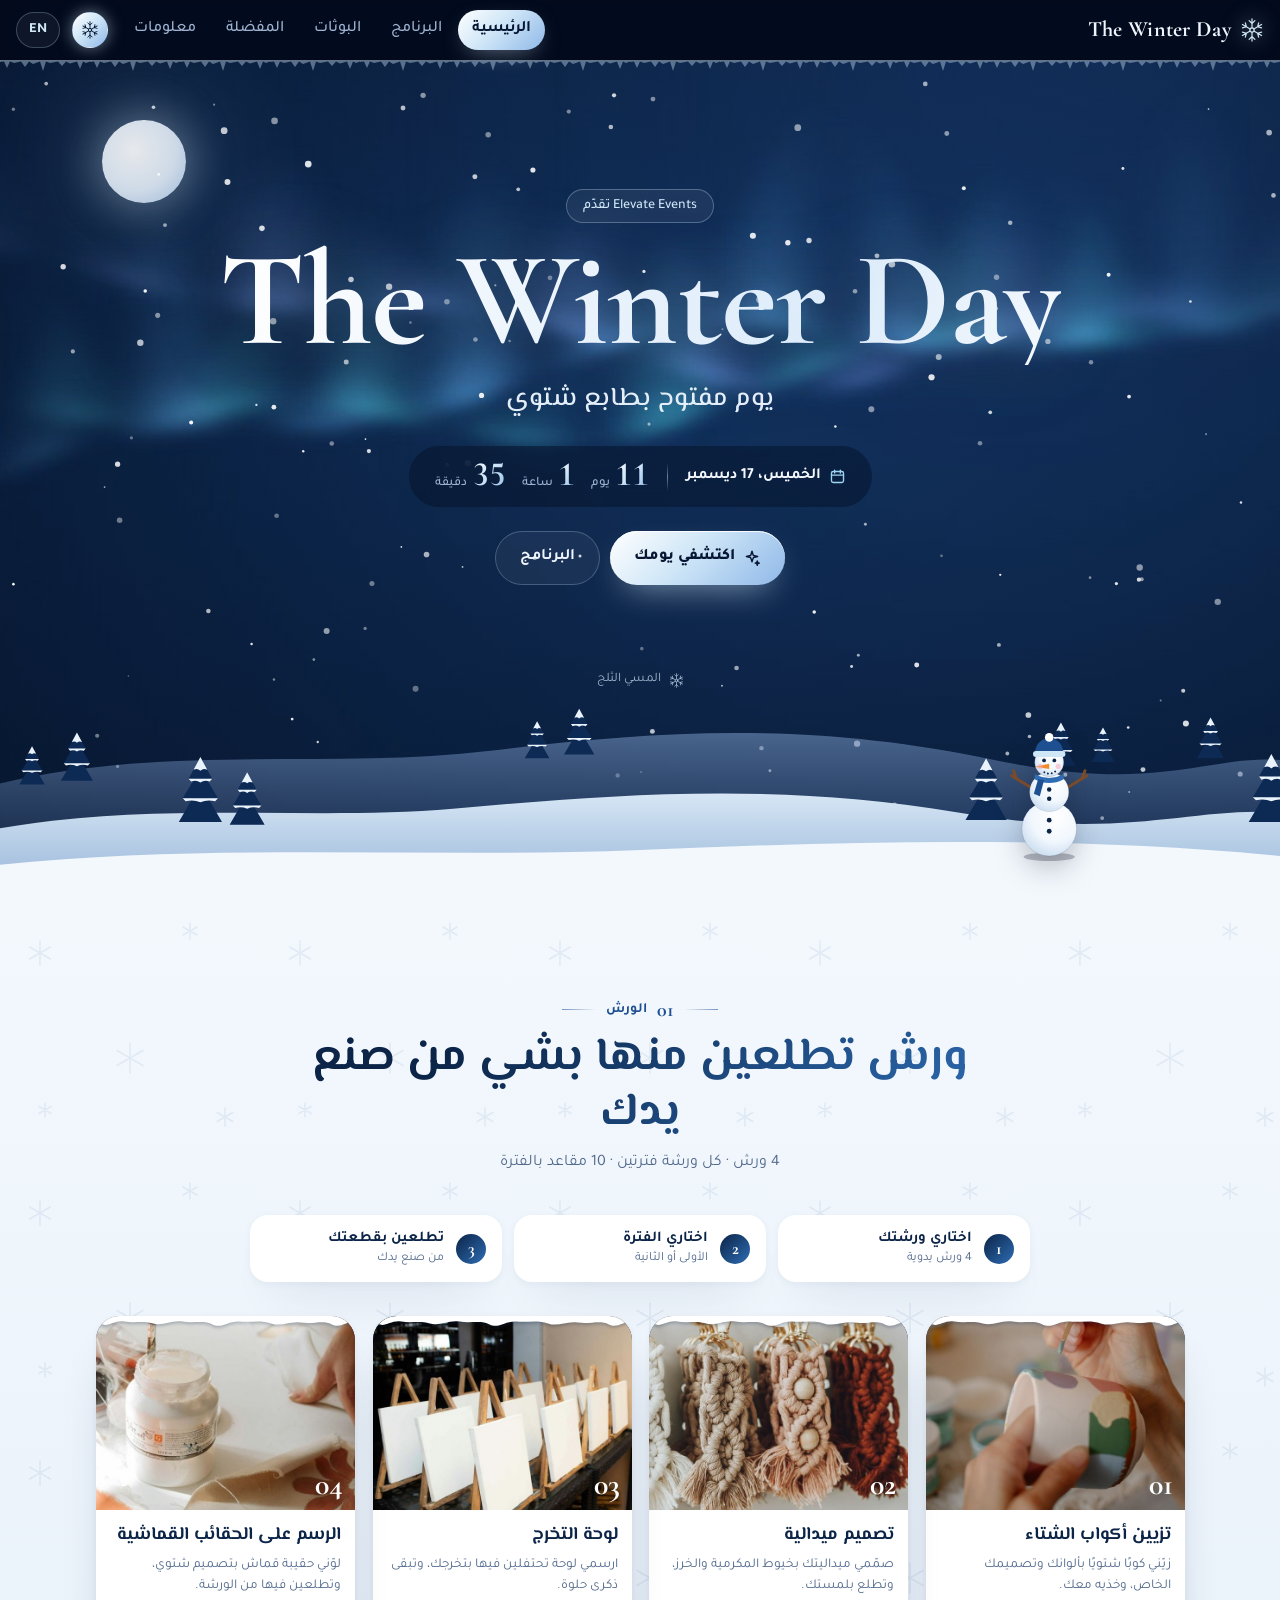
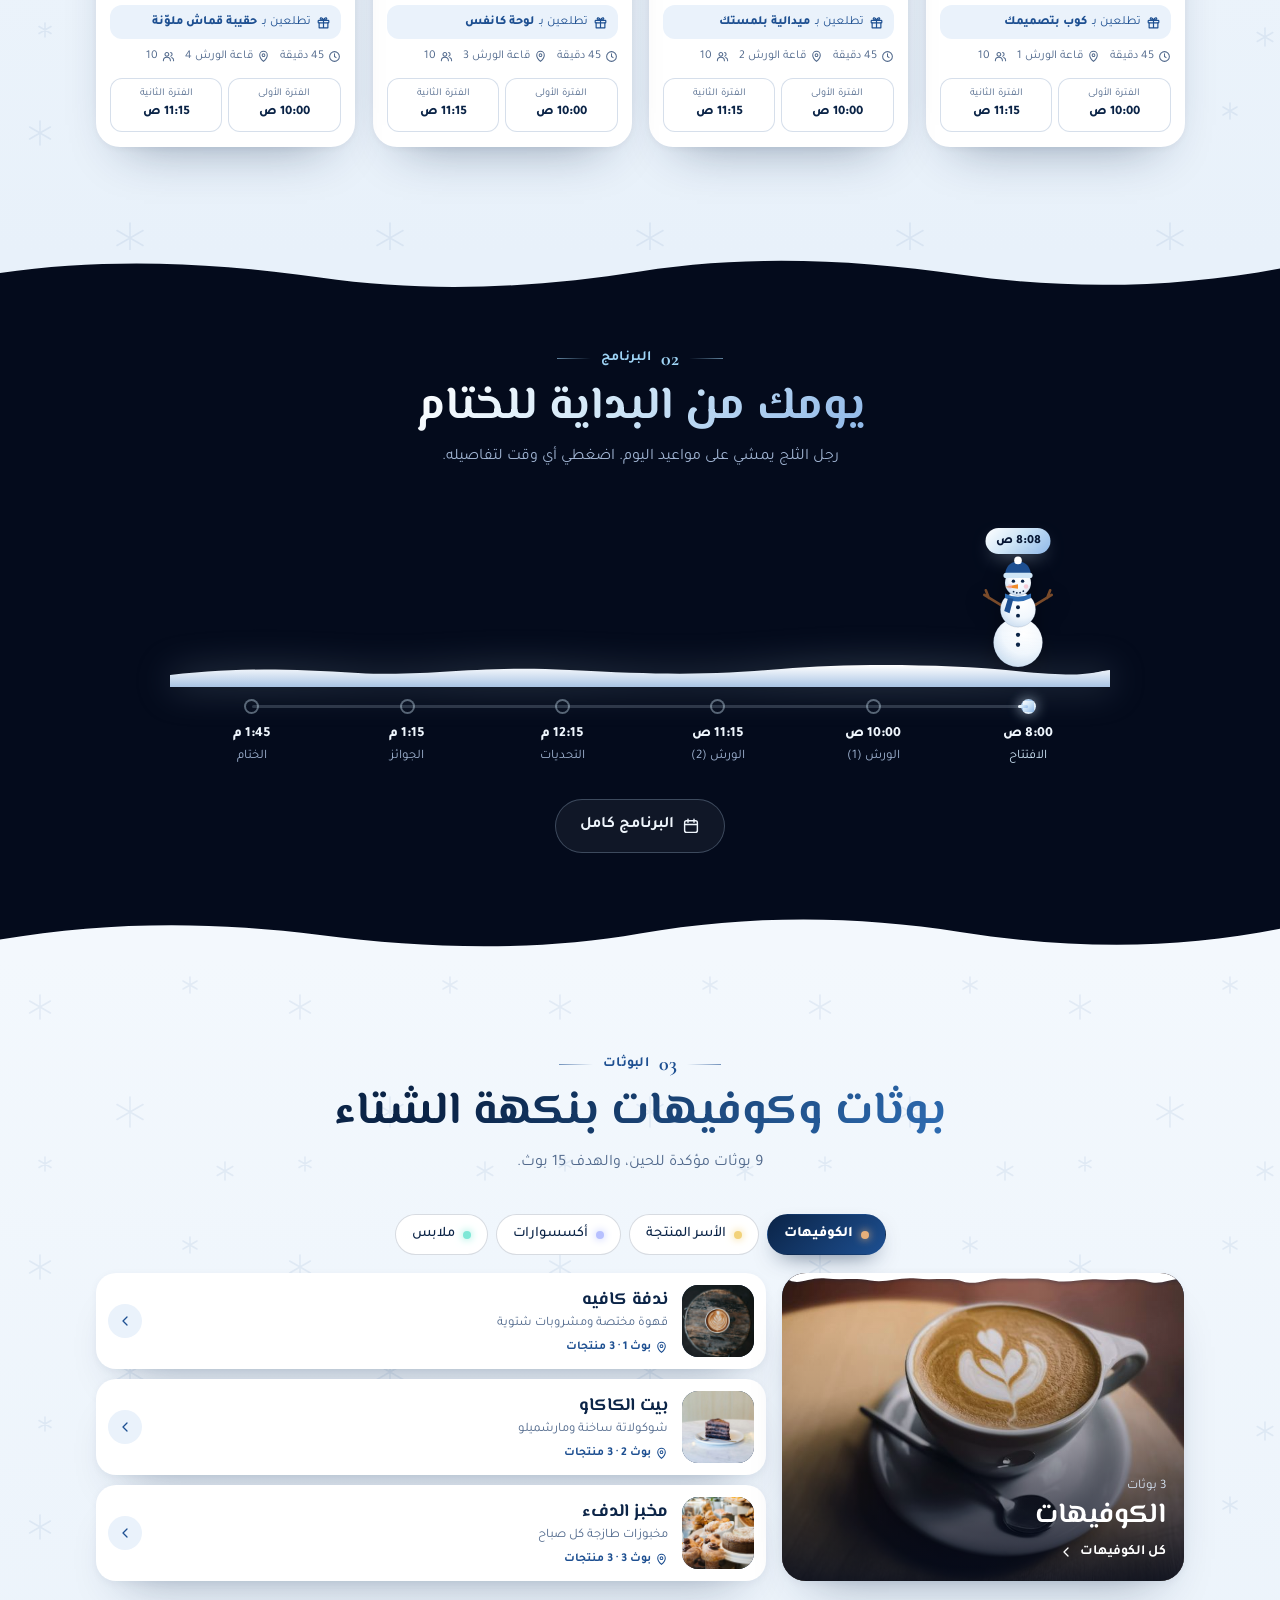
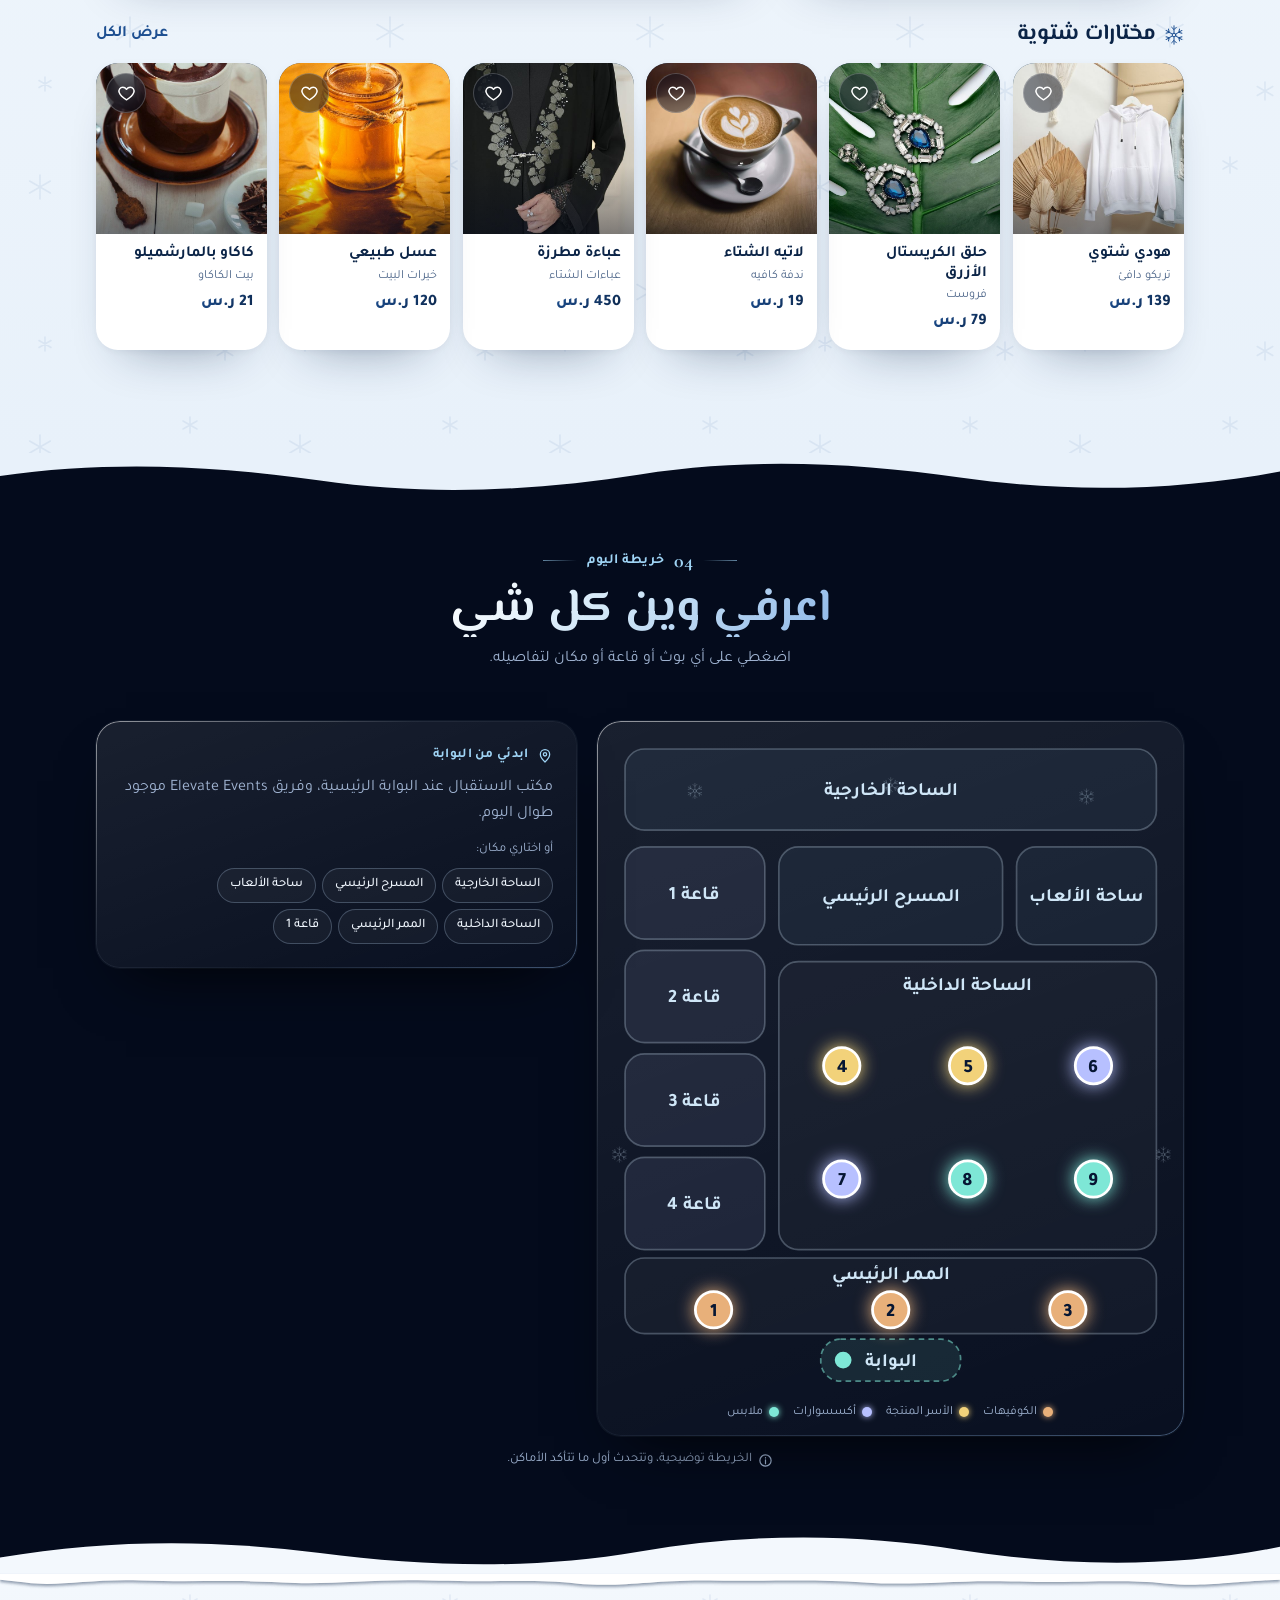
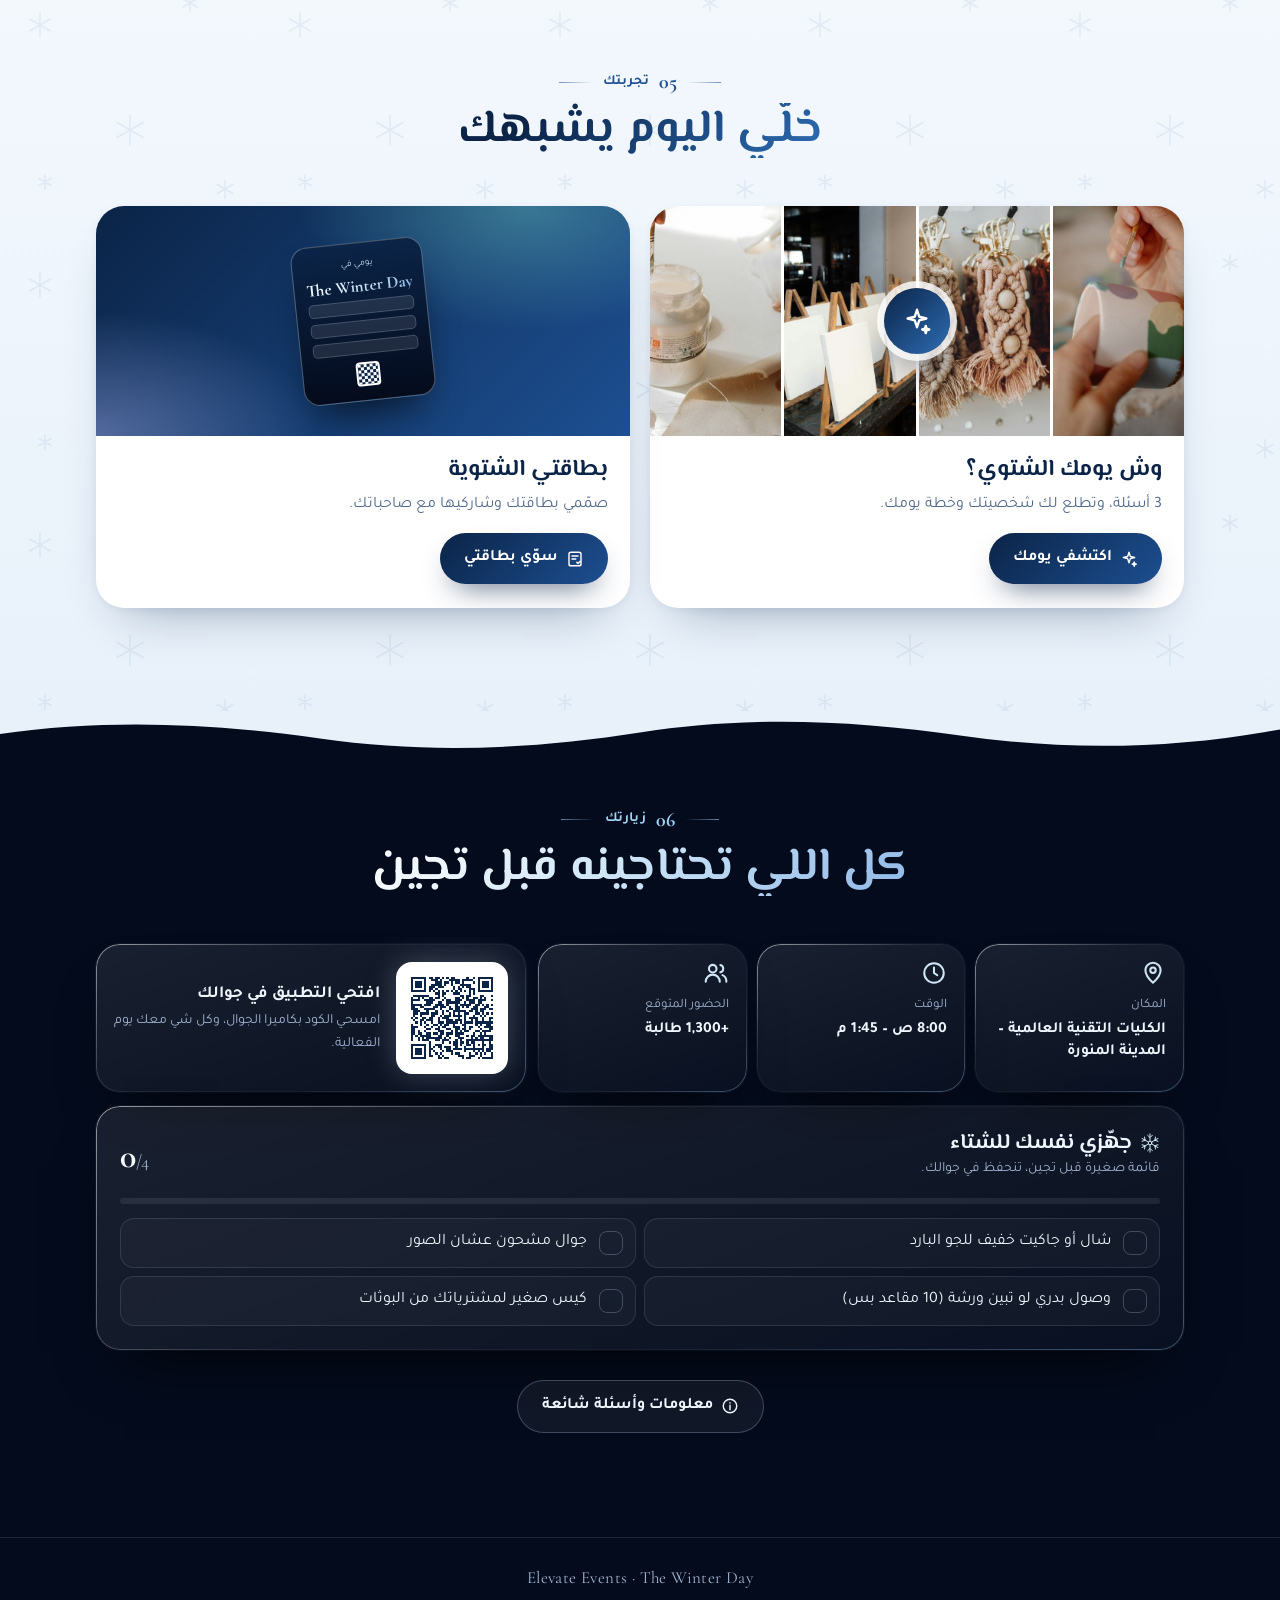
==== commit 43228567: "Point QR code and link preview to bashaeraljohani.github.io/winter-day-programme Co-Authored-By: Cla" ====
--- a/index.html
+++ b/index.html
@@ -12,12 +12,11 @@
   <meta name="apple-mobile-web-app-capable" content="yes">
   <meta name="apple-mobile-web-app-title" content="Winter Day">
   <meta name="apple-mobile-web-app-status-bar-style" content="black-translucent">
-  <!-- معاينة الرابط لما ينرسل في واتساب وغيره (غيّري الرابط إذا تغيّر مكان الموقع) -->
   <meta property="og:type" content="website">
   <meta property="og:title" content="The Winter Day">
   <meta property="og:description" content="يوم مفتوح بطابع شتوي · 17 ديسمبر – البرنامج والورش والبوثات">
-  <meta property="og:image" content="https://bashaeraljohani5-sudo.github.io/media/teaser-poster-ar.jpg">
-  <meta property="og:url" content="https://bashaeraljohani5-sudo.github.io/">
+  <meta property="og:image" content="https://bashaeraljohani.github.io/winter-day-programme/media/teaser-poster-ar.jpg">
+  <meta property="og:url" content="https://bashaeraljohani.github.io/winter-day-programme/">
   <link rel="preconnect" href="https://fonts.googleapis.com">
   <link rel="preconnect" href="https://fonts.gstatic.com" crossorigin>
   <!-- Tajawal للنصوص، El Messiri للعناوين العربية، Cormorant Garamond لاسم الفعالية والأرقام -->
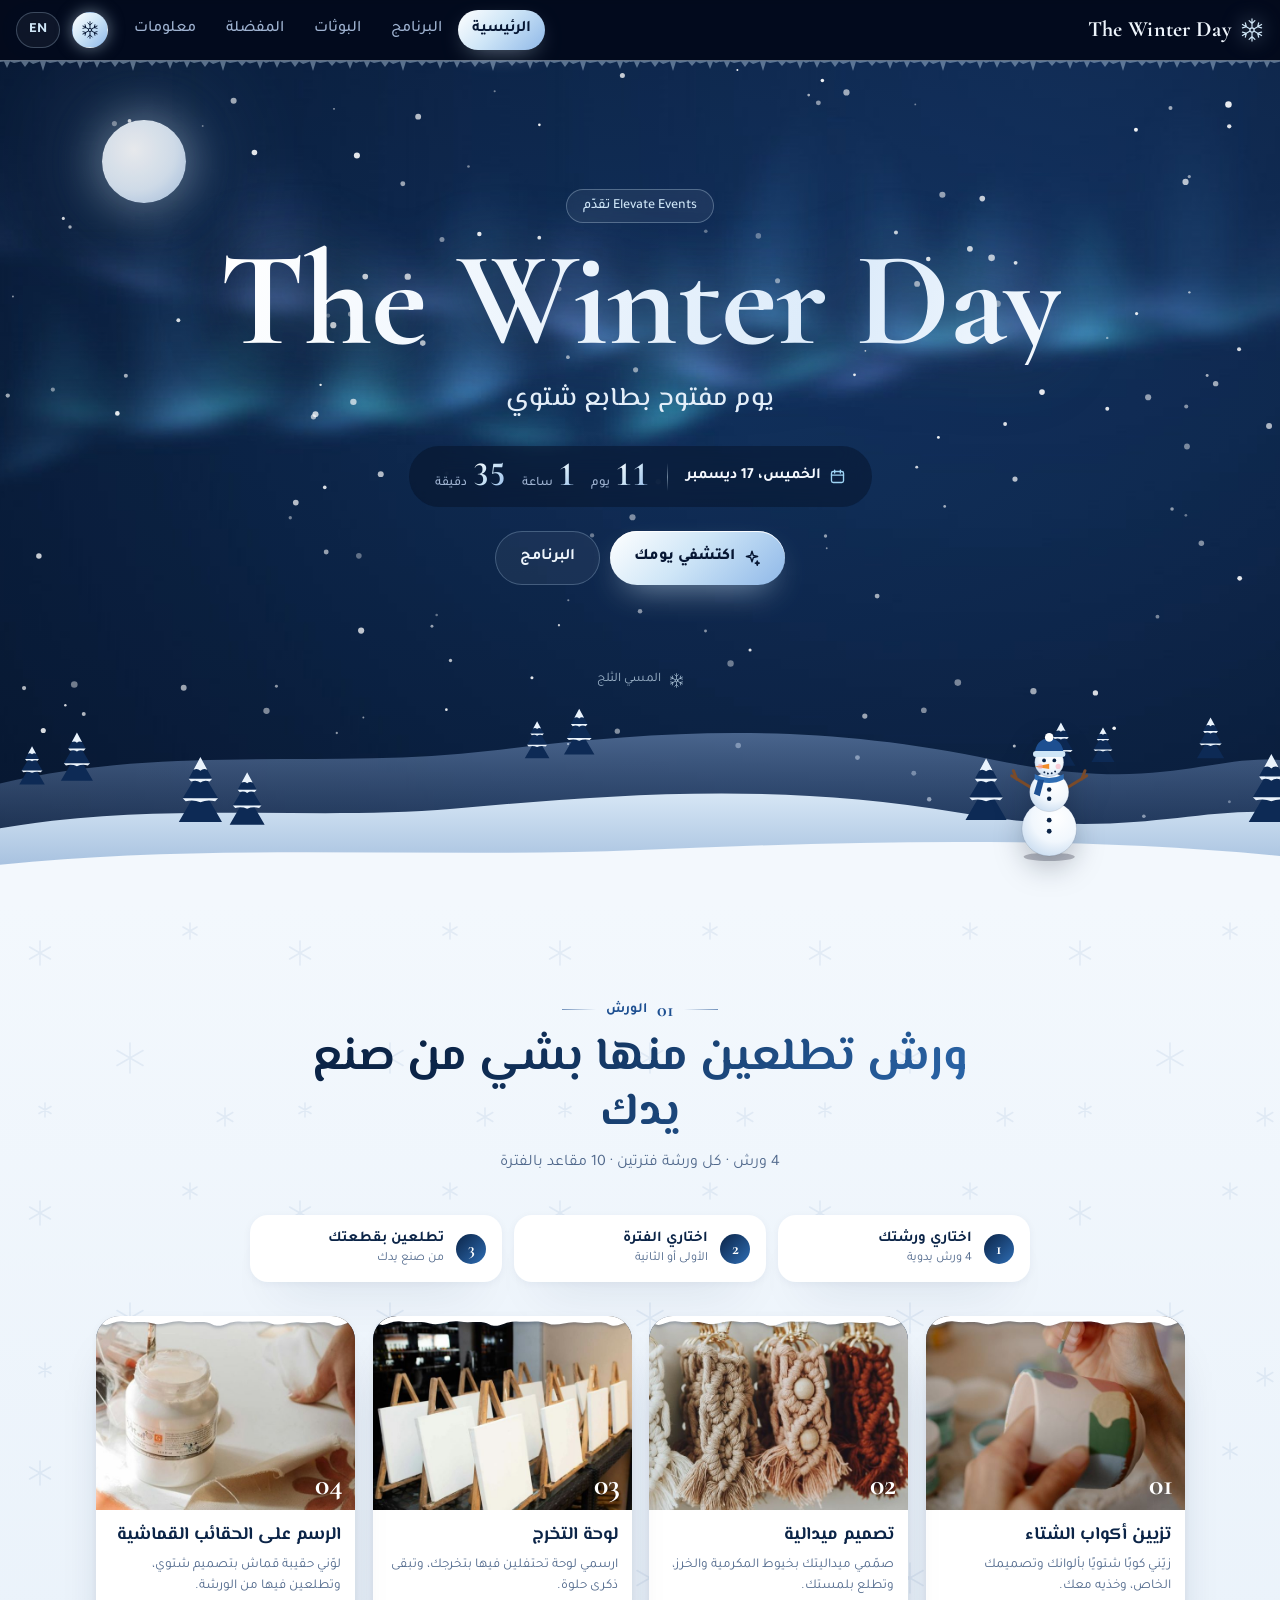
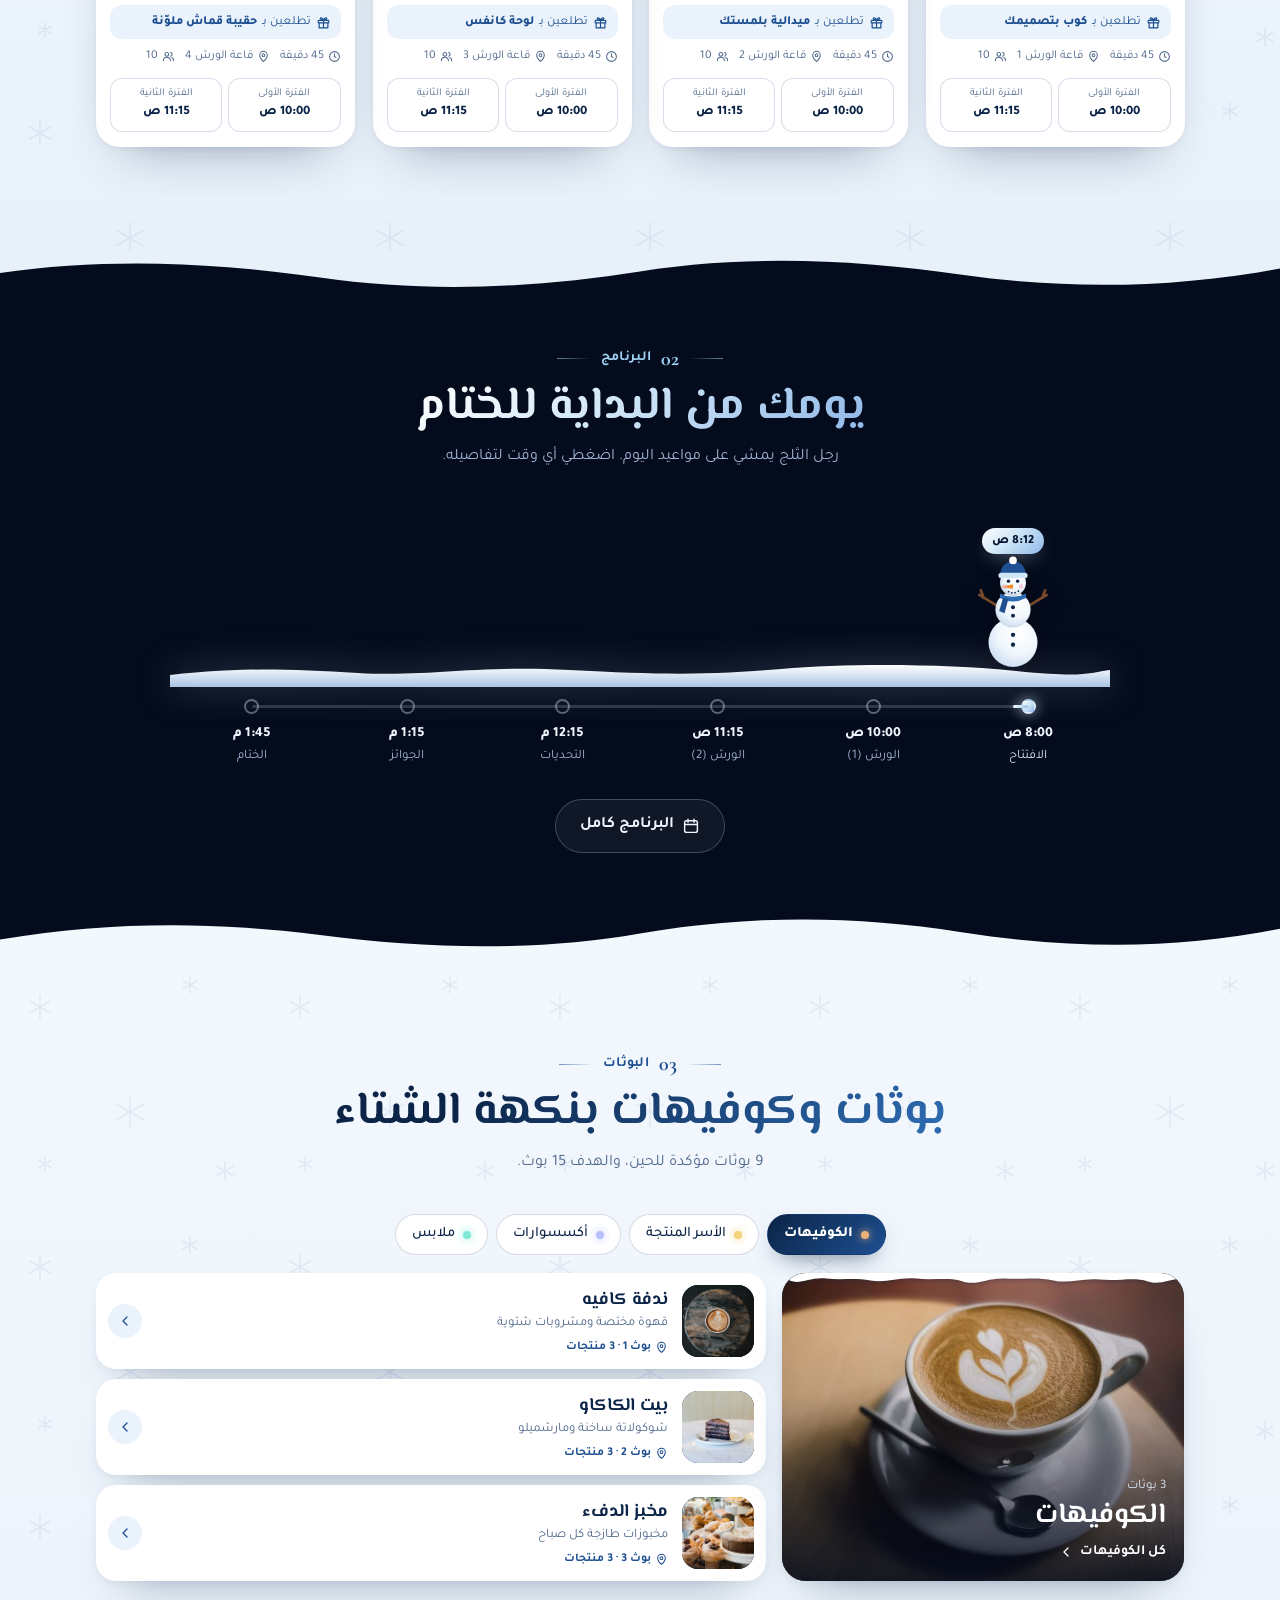
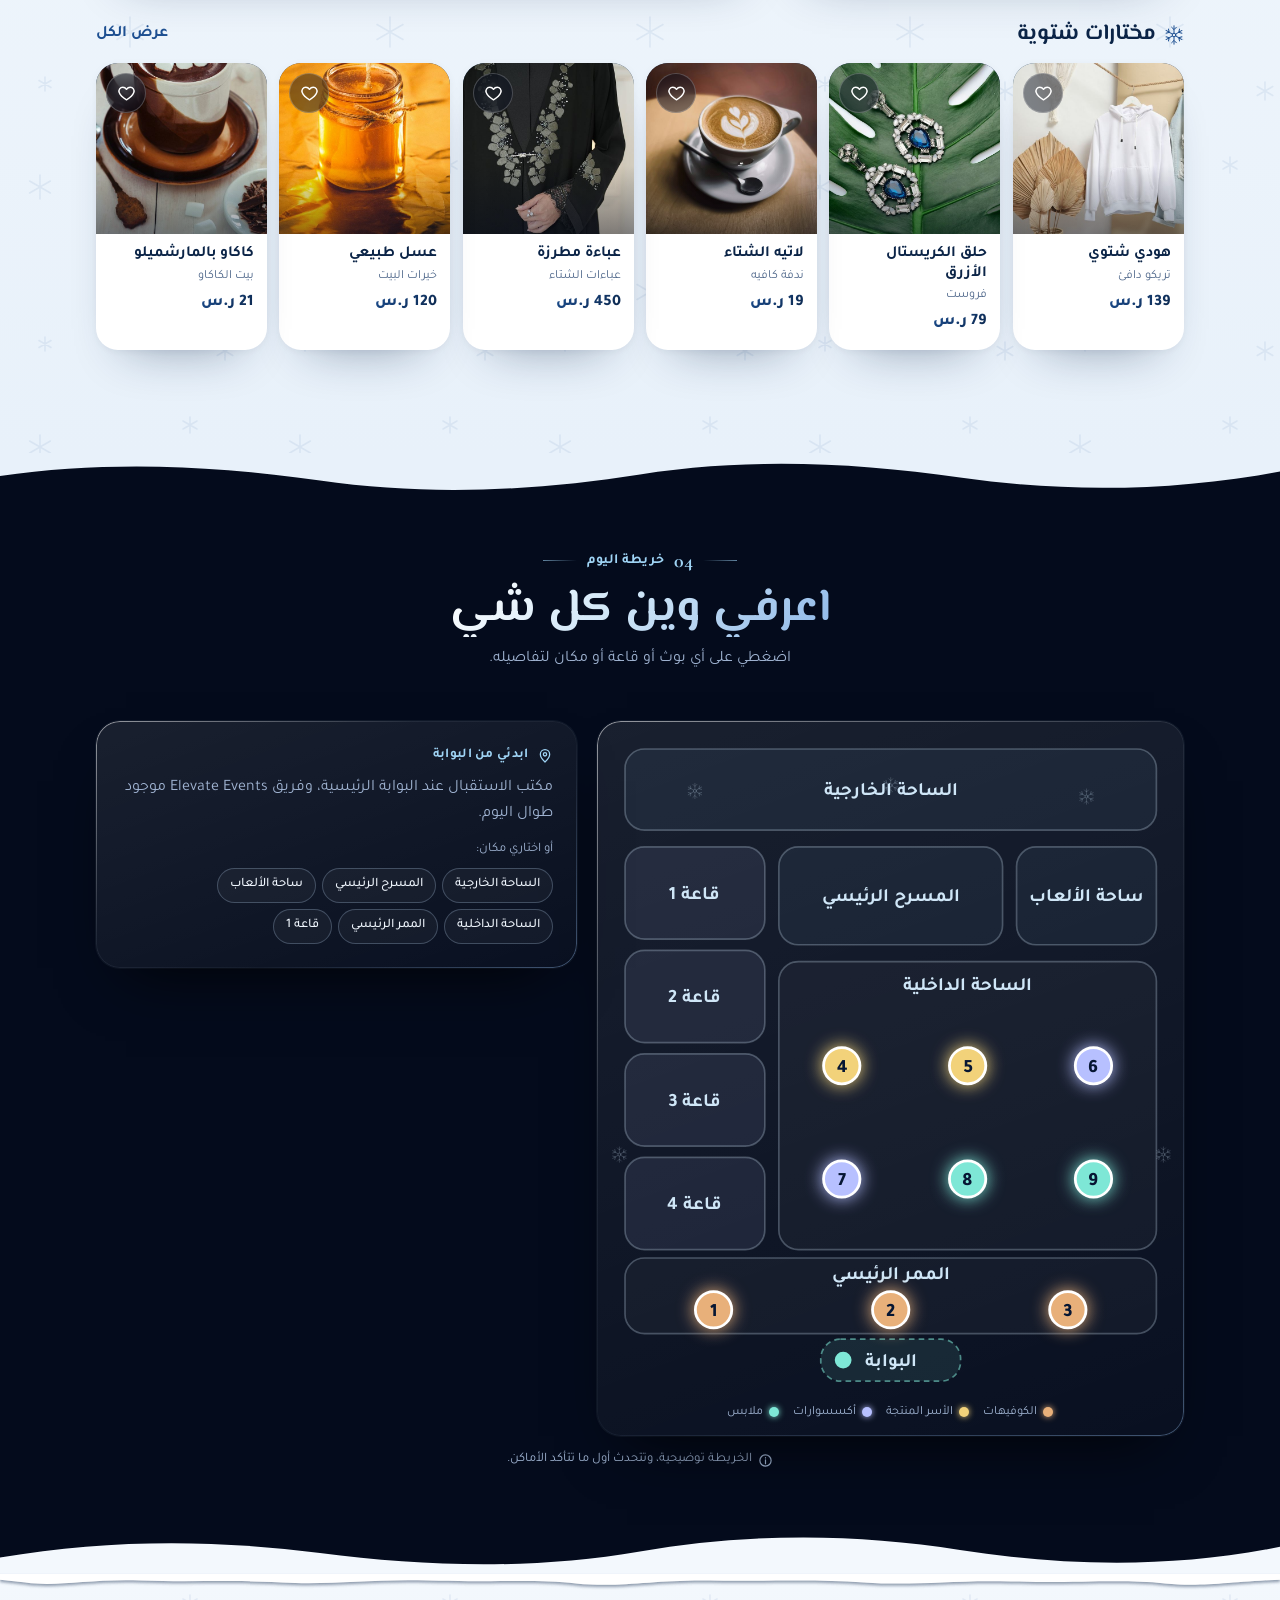
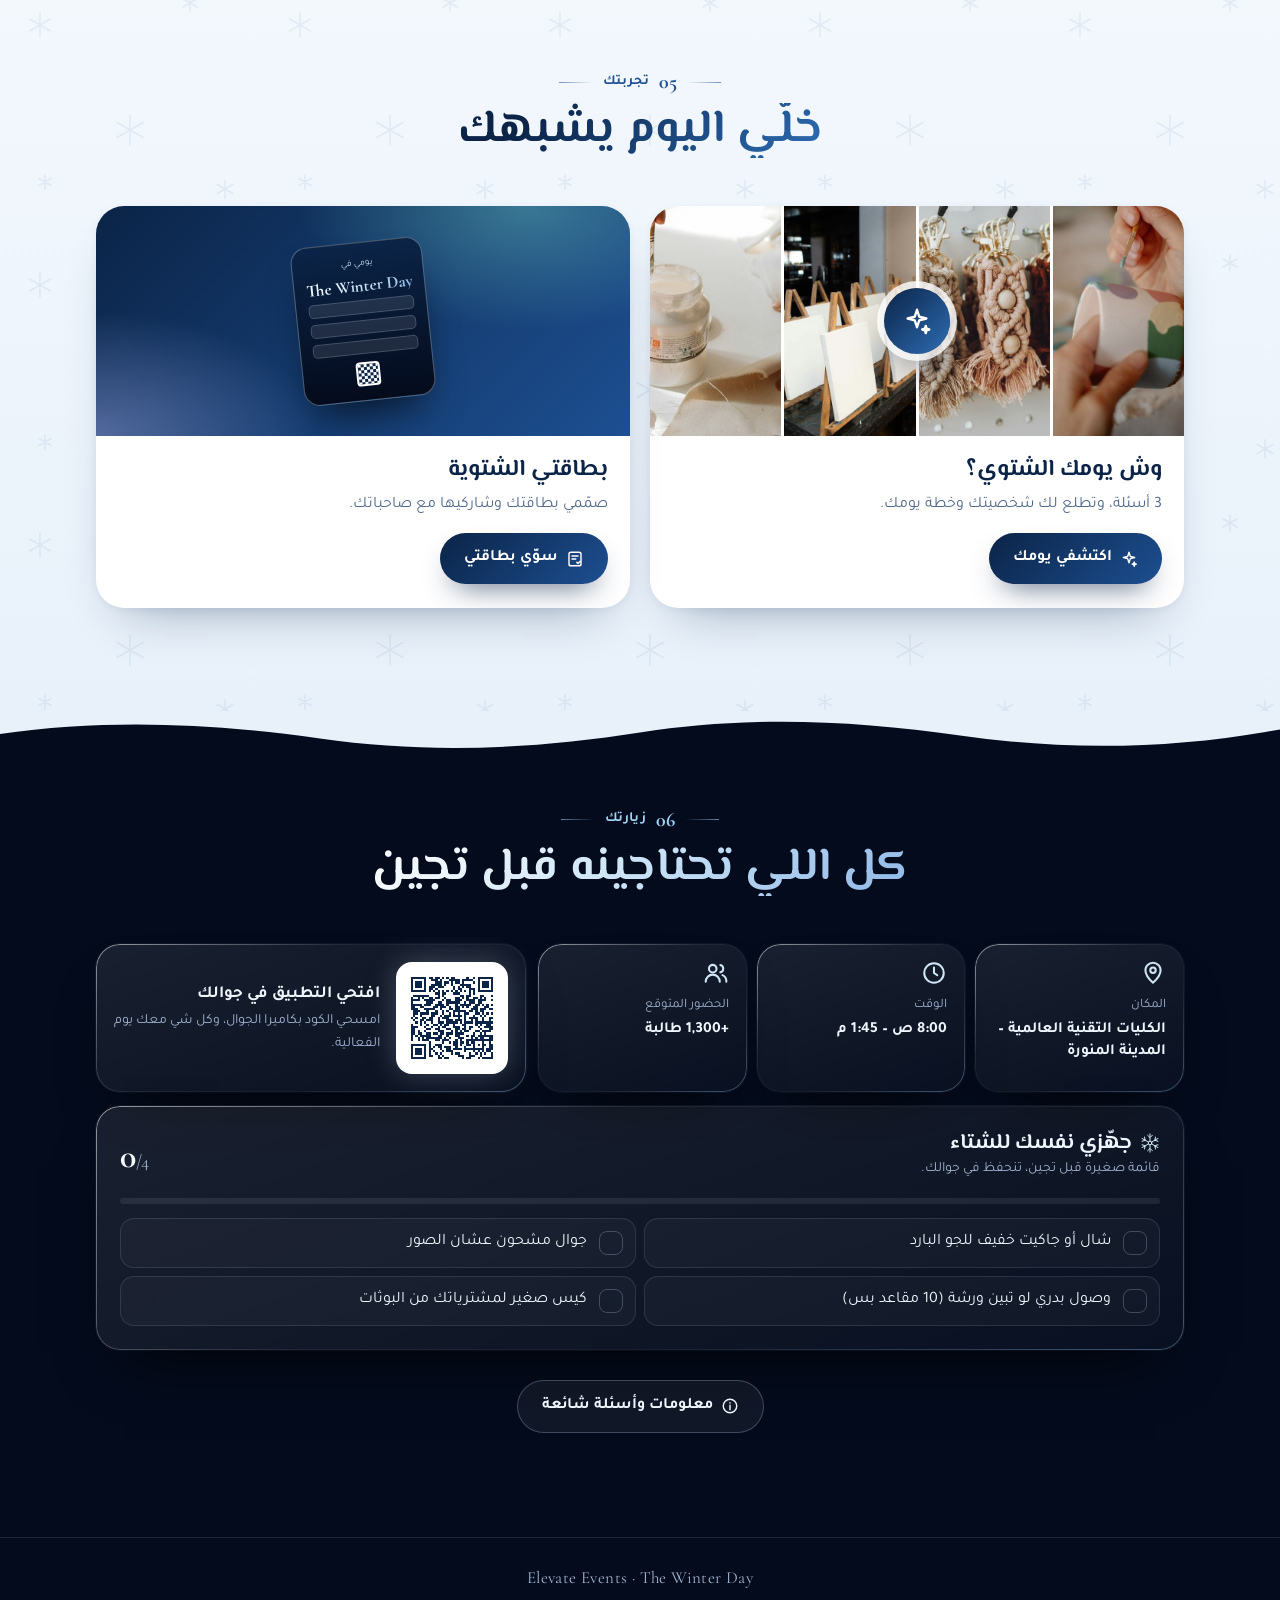
==== commit 0b56872e: "Remove code comments Co-Authored-By: Claude Opus 5.5 <noreply@anthropic.com>" ====
--- a/index.html
+++ b/index.html
@@ -19,15 +19,15 @@
   <meta property="og:url" content="https://bashaeraljohani.github.io/winter-day-programme/">
   <link rel="preconnect" href="https://fonts.googleapis.com">
   <link rel="preconnect" href="https://fonts.gstatic.com" crossorigin>
-  <!-- Tajawal للنصوص، El Messiri للعناوين العربية، Cormorant Garamond لاسم الفعالية والأرقام -->
+
   <link href="https://fonts.googleapis.com/css2?family=Cormorant+Garamond:ital,wght@0,600;0,700;1,600&family=El+Messiri:wght@500;600;700&family=Tajawal:wght@400;500;700;800&display=swap" rel="stylesheet">
   <link rel="stylesheet" href="style.css">
 </head>
 <body>
-  <!-- النصوص الثابتة تتبدّل حسب اللغة: data-i18n (النص) و data-i18n-aria -->
+
   <svg class="sprite" aria-hidden="true">
     <defs>
-      <!-- رجل الثلج والتلال وأشجار الصنوبر (تُستخدم من app.js) -->
+
       <radialGradient id="sm-snow" cx=".38" cy=".3" r=".8"><stop offset="0" stop-color="#FFFFFF"/><stop offset=".55" stop-color="#F1F7FD"/><stop offset="1" stop-color="#C5D9EE"/></radialGradient>
       <linearGradient id="hill-far" x1="0" y1="0" x2="0" y2="1"><stop offset="0" stop-color="#7C9BC8" stop-opacity=".55"/><stop offset="1" stop-color="#24406E" stop-opacity=".2"/></linearGradient>
       <linearGradient id="hill-mid" x1="0" y1="0" x2="0" y2="1"><stop offset="0" stop-color="#D6E6F5"/><stop offset="1" stop-color="#8FAED4"/></linearGradient>
@@ -64,7 +64,6 @@
     <symbol id="i-check" viewBox="0 0 24 24"><path d="M5 12.5l4.5 4.5L19 7.5"/></symbol>
   </svg>
 
-  <!-- شاشة البداية (بعد الأيقونات عشان الندفة تنرسم كاملة) -->
   <div id="splash" aria-hidden="true">
     <svg><use href="#flake"/></svg>
     <span dir="ltr">The Winter Day</span>
@@ -83,7 +82,6 @@
     <button type="button" class="lang-btn" id="lang-btn" lang="en" aria-label="Switch to English">EN</button>
   </header>
 
-  <!-- ثلج خفيف فوق كل الصفحات (زر ❄ في الشريط العلوي) -->
   <canvas id="global-snow" aria-hidden="true"></canvas>
 
   <main id="view" tabindex="-1"></main>
@@ -98,19 +96,16 @@
     <a href="#/info" data-route="info"><svg aria-hidden="true"><use href="#i-info"/></svg><span data-i18n="navInfo">معلومات</span></a>
   </nav>
 
-  <!-- نافذة التفاصيل (فقرة أو منتج): محتواها يتعبّى من app.js -->
   <dialog id="sheet" class="sheet" aria-labelledby="sh-title">
     <form method="dialog" class="sh-close"><button class="icon-btn" data-i18n-aria="close" aria-label="إغلاق">×</button></form>
     <div id="sh-content"></div>
   </dialog>
 
-  <!-- «اكتشفي يومك الشتوي» -->
   <dialog id="quiz" class="sheet quiz" aria-labelledby="quiz-title">
     <form method="dialog" class="sh-close"><button class="icon-btn" data-i18n-aria="close" aria-label="إغلاق">×</button></form>
     <div id="quiz-content"></div>
   </dialog>
 
-  <!-- «بطاقتي الشتوية» -->
   <dialog id="maker" class="sheet maker" aria-labelledby="maker-title">
     <form method="dialog" class="sh-close"><button class="icon-btn" data-i18n-aria="close" aria-label="إغلاق">×</button></form>
     <div id="maker-content"></div>
--- a/style.css
+++ b/style.css
@@ -1,4 +1,3 @@
-/* The Winter Day – ثيم «ليلة الكريستال»: ليل شتوي عميق + شفق هادئ + حواف كريستالية + لمسة لؤلؤية */
 :root {
   --bg: #040B1C;
   --night: #0B2447;
@@ -6,7 +5,7 @@
   --ice: #CFE6F7;
   --pearl: #F5F9FF;
   --snow: #FFFFFF;
-  --accent: #9FD4F5;        /* أزرق جليدي هادئ */
+  --accent: #9FD4F5;
   --mint: #7EE7D6;
   --violet: #B7C0FF;
   --crystal: linear-gradient(135deg, #FFFFFF 0%, #CFE6F7 45%, #8FB8E8 100%);
@@ -38,7 +37,7 @@
   -webkit-font-smoothing: antialiased;
   padding-bottom: calc(var(--tabbar-h) + env(safe-area-inset-bottom));
 }
-/* الخلفية: شفق هادئ يتحرك ببطء + نجوم + حبيبات ناعمة (فخامة الورق) */
+
 body::before, body::after { content: ''; position: fixed; inset: 0; z-index: -1; pointer-events: none; }
 body::before {
   background:
@@ -81,7 +80,6 @@
 [lang="en"] .eyebrow { text-transform: uppercase; letter-spacing: 1.6px; font-size: 12px; }
 .eyebrow .icon { width: 16px; height: 16px; }
 
-/* حافة كريستالية: خط متدرّج رفيع حول البطاقة */
 .crystal { position: relative; background: var(--glass); border: none; border-radius: var(--radius); box-shadow: var(--lift); }
 .crystal::after {
   content: ''; position: absolute; inset: 0; z-index: 3; border-radius: inherit; padding: 1px; pointer-events: none;
@@ -90,7 +88,6 @@
   mask: linear-gradient(#000 0 0) content-box, linear-gradient(#000 0 0); mask-composite: exclude;
 }
 
-/* ---------- الشريط العلوي ---------- */
 .topbar {
   position: sticky; top: 0; z-index: 30; display: flex; align-items: center; gap: 12px; padding: 10px 16px;
   background: rgba(4, 11, 28, .66); backdrop-filter: saturate(1.4) blur(18px); -webkit-backdrop-filter: saturate(1.4) blur(18px);
@@ -107,7 +104,6 @@
 .lang-btn { min-width: 42px; height: 36px; padding: 0 12px; border: 1px solid var(--line-2); border-radius: 999px; background: rgba(255, 255, 255, .05); font-weight: 800; font-size: 14px; color: var(--ice); transition: background .2s, border-color .2s; }
 .lang-btn:hover { background: rgba(255, 255, 255, .1); border-color: rgba(207, 230, 247, .5); }
 
-/* ---------- شريط التبويبات (الجوال) ---------- */
 .tabbar {
   position: fixed; inset-inline: 0; bottom: 0; z-index: 30; display: grid; grid-template-columns: repeat(5, 1fr);
   height: calc(var(--tabbar-h) + env(safe-area-inset-bottom)); padding: 6px 6px env(safe-area-inset-bottom);
@@ -120,7 +116,6 @@
 .tabbar a.active svg { background: var(--crystal); color: var(--ink); box-shadow: 0 0 22px rgba(207, 230, 247, .35); }
 .tabbar .fav-count { position: absolute; top: 2px; inset-inline-start: calc(50% + 8px); min-width: 18px; padding: 0 5px; font-size: 11px; line-height: 18px; box-shadow: 0 0 0 2px var(--bg); }
 
-/* ---------- الأزرار والشارات ---------- */
 .btn { position: relative; overflow: hidden; display: inline-flex; align-items: center; justify-content: center; gap: 8px; padding: 13px 24px; border-radius: 999px; font-weight: 700; text-decoration: none; border: 1px solid transparent; white-space: nowrap; transition: transform .15s, box-shadow .25s, background .25s, border-color .25s; }
 .btn .icon { width: 18px; height: 18px; }
 .btn:active { transform: scale(.97); }
@@ -164,7 +159,6 @@
 .share-btn { width: 48px; height: 48px; border-color: var(--line-2); background: rgba(255, 255, 255, .05); color: var(--ice); }
 .share-btn:hover { border-color: rgba(207, 230, 247, .5); }
 
-/* ---------- الصور ---------- */
 .art-tile { position: relative; display: grid; place-items: center; aspect-ratio: 4 / 3; overflow: hidden; border-radius: 18px; background: linear-gradient(135deg, #14335E, #0B2447); }
 .art-tile svg { width: 62%; height: auto; }
 .art-tile img { width: 100%; height: 100%; object-fit: cover; }
@@ -177,7 +171,6 @@
 .tile-clothing { background: linear-gradient(135deg, #163E62, #0B2447); }
 .v-card:hover .photo, .p-card:hover .photo, .q-opt:hover .photo, .t-booths:hover img, .plan-item:hover .photo { transform: scale(1.07); }
 
-/* حركة ثلاثية الأبعاد مع الماوس + لمعة تتبع المؤشر */
 .tilt, .reveal {
   transition: transform .55s cubic-bezier(.2, .7, .2, 1), translate .9s cubic-bezier(.2, .7, .2, 1) var(--d, 0ms),
     opacity .8s ease var(--d, 0ms), box-shadow .3s, border-color .3s, background .3s;
@@ -192,7 +185,6 @@
 .reveal { opacity: 0; translate: 0 22px; }
 .reveal.in { opacity: 1; translate: none; }
 
-/* ---------- الواجهة ---------- */
 .hero {
   position: relative; overflow: hidden; isolation: isolate;
   display: grid; align-items: center; min-height: calc(100svh - 128px);
@@ -236,7 +228,6 @@
 @keyframes hint { 50% { opacity: .35; } }
 @keyframes spin { to { transform: rotate(360deg); } }
 
-/* شاشة البداية */
 #splash { position: fixed; inset: 0; z-index: 100; display: grid; place-content: center; justify-items: center; gap: 16px; background: radial-gradient(60% 45% at 85% 0%, rgba(126, 231, 214, .16), transparent 70%), radial-gradient(60% 50% at 0% 30%, rgba(183, 192, 255, .15), transparent 70%), var(--bg); color: var(--snow); transition: opacity .6s ease, visibility .6s; }
 #splash svg { width: 86px; height: 86px; color: var(--ice); filter: drop-shadow(0 0 22px rgba(207, 230, 247, .7)); animation: splash-spin 1.3s cubic-bezier(.2, .7, .2, 1) both; }
 #splash span { font-family: var(--serif); font-size: 36px; font-weight: 700; letter-spacing: .5px; background: var(--crystal); -webkit-background-clip: text; background-clip: text; color: transparent; animation: splash-up .8s .25s ease-out both; }
@@ -244,15 +235,12 @@
 @keyframes splash-spin { from { transform: rotate(-90deg) scale(.5); opacity: 0; } }
 @keyframes splash-up { from { transform: translateY(12px); opacity: 0; letter-spacing: 6px; } }
 
-/* الانتقال بين الصفحات */
 #view.enter > * { animation: view-in .45s cubic-bezier(.2, .7, .2, 1) both; }
 @keyframes view-in { from { opacity: 0; transform: translateY(12px); } }
 
-/* رسالة صغيرة */
 .toast { position: fixed; z-index: 60; inset-inline: 0; bottom: calc(var(--tabbar-h) + 14px + env(safe-area-inset-bottom)); width: fit-content; max-width: calc(100% - 32px); margin: 0 auto; padding: 11px 20px; border-radius: 999px; background: var(--crystal); color: var(--ink); font-weight: 800; font-size: 14.5px; box-shadow: 0 16px 40px -12px rgba(207, 230, 247, .55); opacity: 0; transform: translateY(14px) scale(.96); pointer-events: none; transition: opacity .3s, transform .3s cubic-bezier(.2, .7, .2, 1); }
 .toast.show { opacity: 1; transform: none; }
 
-/* ---------- الواجهة: منظر شتوي ---------- */
 .moon { position: absolute; z-index: 0; top: clamp(14px, 7%, 80px); inset-inline-end: clamp(18px, 8%, 140px); width: clamp(38px, 6.5vw, 86px); aspect-ratio: 1; border-radius: 50%; background: radial-gradient(circle at 38% 36%, #FFFFFF, #E4EFFA 55%, #AFC9E8); box-shadow: 0 0 40px 8px rgba(220, 235, 250, .35), 0 0 120px 30px rgba(159, 212, 245, .18); opacity: .9; }
 .land { position: absolute; inset-inline: 0; bottom: 0; width: 100%; pointer-events: none; }
 .hero-land { z-index: 1; height: 150px; bottom: -2px; }
@@ -264,7 +252,6 @@
 [dir="rtl"] .sm-say { transform-origin: bottom right; }
 .hero-sm.talk .sm-say { opacity: 1; transform: none; }
 
-/* ---------- رجل الثلج ---------- */
 .snowman { display: block; overflow: visible; }
 [dir="rtl"] .snowman { scale: -1 1; }
 .sm-snow { fill: url(#sm-snow); stroke: rgba(11, 36, 71, .14); stroke-width: 1; }
@@ -300,7 +287,6 @@
 @keyframes puddle { from { opacity: 0; transform: scale(.3, .6); } to { opacity: 1; transform: none; } }
 @keyframes reform { from { transform: scale(1.6, .04); opacity: 0; } 60% { transform: scale(.94, 1.08); opacity: 1; } to { transform: none; } }
 
-/* ---------- الأقسام: ليل وثلج بالتناوب ---------- */
 .sec { position: relative; padding: 72px 0 80px; }
 .sec-snow {
   --text: #0B2447; --muted: #51698C; --accent: #1D4F91;
@@ -313,7 +299,7 @@
     url("data:image/svg+xml,%3Csvg xmlns='http://www.w3.org/2000/svg' width='260' height='260'%3E%3Cg fill='none' stroke='%231D4F91' stroke-opacity='.08' stroke-width='1.6' stroke-linecap='round'%3E%3Cpath d='M40 38v24M29.6 44l20.8 12M29.6 56l20.8-12'/%3E%3Cpath d='M190 20v16M183 24l14 8M183 32l14-8'/%3E%3Cpath d='M130 140v30M117 147.5l26 15M117 162.5l26-15'/%3E%3Cpath d='M225 205v18M217.2 209.5l15.6 9M217.2 218.5l15.6-9'/%3E%3Cpath d='M45 200v14M39 203.5l12 7M39 210.5l12-7'/%3E%3C/g%3E%3C/svg%3E"),
     linear-gradient(180deg, #F3F8FD 0%, #E8F1FA 100%);
 }
-/* حافة ثلج: تراكم فوق القسم، وموجة تحت */
+
 .sec-snow::before, .sec-snow::after { content: ''; position: absolute; z-index: 1; inset-inline: 0; height: 46px; background-size: 100% 100%; pointer-events: none; }
 .sec-snow::before { top: -45px; background-image: url("data:image/svg+xml,%3Csvg xmlns='http://www.w3.org/2000/svg' viewBox='0 0 1440 60' preserveAspectRatio='none'%3E%3Cpath fill='%23F3F8FD' d='M0 60V36C120 12 240 12 360 30S600 52 720 28S960 4 1080 26S1320 50 1440 22V60Z'/%3E%3C/svg%3E"); }
 .sec-snow.first::before { display: none; }
@@ -334,7 +320,6 @@
 .sec-sub { margin: 0; max-width: 52ch; color: var(--muted); font-size: 16px; }
 .sec-cta { display: flex; justify-content: center; margin-top: 30px; }
 
-/* الورش */
 .ws-steps { display: grid; grid-template-columns: repeat(3, minmax(0, 1fr)); gap: 8px; max-width: 780px; margin: -10px auto 26px; padding: 0; list-style: none; }
 .ws-steps li { position: relative; display: flex; flex-direction: column; align-items: center; gap: 6px; padding: 12px 6px; border-radius: 18px; background: #fff; box-shadow: var(--lift); text-align: center; }
 .st-n { display: grid; place-items: center; width: 30px; height: 30px; flex: none; border-radius: 50%; background: linear-gradient(135deg, #0B2447, #2E6DB4); color: #fff; font-family: var(--serif); font-size: 17px; font-weight: 700; }
@@ -361,7 +346,6 @@
 .ws-slot:hover { background: #0B2447; border-color: transparent; color: #fff; }
 .ws-slot:hover small { color: #CFE6F7; }
 
-/* ثلج متراكم فوق البطاقات */
 .ws-card::after, .cat-card::after, .v-card::after, .exp-card::after, .bp-intro::after {
   content: ''; position: absolute; z-index: 3; top: -1px; inset-inline: 0; height: 15px; pointer-events: none;
   background: url("data:image/svg+xml,%3Csvg xmlns='http://www.w3.org/2000/svg' viewBox='0 0 200 16' preserveAspectRatio='none'%3E%3Cpath fill='%23FFFFFF' d='M0 0H200V6C192 8 188 14 182 10C175 5 168 10 158 8C149 6 143 13 135 9C127 5 120 8 111 7C102 6 97 15 90 10C84 5 76 9 67 7C58 5 52 12 44 9C36 6 30 9 22 7C14 5 9 14 4 9L0 6Z'/%3E%3C/svg%3E") top / 100% 100% no-repeat;
@@ -369,7 +353,6 @@
 }
 .more-card::after { display: none; }
 
-/* البوثات في الرئيسية: تبويب لكل قسم */
 .booth-tabs { display: flex; flex-wrap: wrap; justify-content: center; gap: 8px; margin: -10px 0 18px; }
 .sec-snow .chip { background: #fff; }
 .sec-snow .chip[aria-pressed="true"] { background: linear-gradient(135deg, #0B2447, #1D4F91); color: #fff; box-shadow: 0 10px 24px -12px rgba(11, 36, 71, .8); }
@@ -399,7 +382,6 @@
 .bp-text em .icon { width: 13px; height: 13px; }
 .bp-go { display: grid; place-items: center; width: 34px; height: 34px; flex: none; border-radius: 50%; background: #EAF2FB; color: #1D4F91; }
 
-/* صفحة البوثات: كل قسم بعنوانه */
 .booth-group + .booth-group { margin-top: 30px; }
 .group-head { display: flex; align-items: center; gap: 10px; margin: 6px 0 14px; font-family: var(--display); font-size: 23px; font-weight: 700; }
 [lang="en"] .group-head { font-size: 28px; }
@@ -407,7 +389,6 @@
 .gh-count { font-family: 'Tajawal', sans-serif; font-size: 13px; font-weight: 500; color: var(--muted); }
 .more-row { margin-top: 30px; }
 
-/* خريطة اليوم */
 .map-wrap { display: grid; gap: 14px; align-items: start; }
 .map-box { padding: 14px; }
 .venue { display: block; width: 100%; height: auto; max-height: 76vh; overflow: visible; }
@@ -456,7 +437,6 @@
 .map-note { display: flex; align-items: center; justify-content: center; gap: 6px; margin: 14px 0 0; font-size: 13px; color: var(--muted); text-align: center; }
 .map-note .icon { width: 15px; height: 15px; }
 
-/* جهّزي نفسك للشتاء */
 .checklist { margin-top: 14px; padding: 20px; }
 .cl-head { display: flex; justify-content: space-between; align-items: flex-start; gap: 12px; }
 .cl-head h3 { display: flex; align-items: center; gap: 8px; margin: 0 0 2px; font-family: var(--display); font-size: 21px; font-weight: 700; }
@@ -477,7 +457,6 @@
 .checklist input:checked ~ span:last-child { color: var(--muted); text-decoration: line-through; text-decoration-color: rgba(207, 230, 247, .4); }
 .checklist input:focus-visible + .cl-box { outline: 2px solid var(--ice); outline-offset: 2px; }
 
-/* زر «خلّيها تثلج» والثلج فوق كل الصفحات */
 .snow-btn { display: grid; place-items: center; width: 36px; height: 36px; flex: none; padding: 0; border: 1px solid var(--line-2); border-radius: 50%; background: rgba(255, 255, 255, .05); color: var(--muted); transition: background .25s, color .25s, box-shadow .25s; }
 .snow-btn svg { width: 18px; height: 18px; }
 .snow-btn:hover { color: var(--pearl); }
@@ -487,13 +466,11 @@
 body:not(.snowing) #global-snow { display: none; }
 body.hero-in #global-snow { opacity: 0; }
 
-/* جليد معلّق تحت الشريط العلوي */
 .topbar::after {
   content: ''; position: absolute; inset-inline: 0; top: 100%; height: 12px; pointer-events: none; opacity: .8;
   background: url("data:image/svg+xml,%3Csvg xmlns='http://www.w3.org/2000/svg' width='90' height='12'%3E%3Cpath fill='%23CFE6F7' fill-opacity='.5' d='M0 0H90V1.5L86 3L83 1.5L80 9L77 1.5L70 3.5L66 1.5L62 6L58 1.5L50 3L46 1.5L43 11L40 1.5L33 4L29 1.5L25 7L21 1.5L14 3L10 1.5L7 8L4 1.5L0 2Z'/%3E%3C/svg%3E") repeat-x top left / 90px 12px;
 }
 
-/* خط اليوم مع رجل الثلج */
 .day-track { position: relative; max-width: 940px; margin: 0 auto; padding: 0 4px; --w: 64px; }
 .dt-stage { position: relative; height: 108px; }
 .dt-walker { position: absolute; bottom: -6px; width: var(--w); inset-inline-start: calc((var(--p) * var(--n) + .5) / (var(--n) + 1) * 100% - var(--w) / 2); }
@@ -513,7 +490,6 @@
 .dt-stop.passed span:last-child { color: var(--ice); }
 .dt-stop button:hover b { color: var(--accent); }
 
-/* الأركان */
 .cat-grid { display: grid; gap: 12px; grid-template-columns: repeat(2, minmax(0, 1fr)); margin-bottom: 40px; }
 .cat-card { position: relative; isolation: isolate; overflow: hidden; display: flex; align-items: flex-end; aspect-ratio: 1 / 1; border-radius: 24px; text-decoration: none; color: #fff; box-shadow: var(--lift); }
 .cat-card .art-tile { position: absolute; inset: 0; z-index: -1; aspect-ratio: auto; border-radius: 0; }
@@ -534,7 +510,6 @@
 .scroller::-webkit-scrollbar { display: none; }
 .scroller > * { scroll-snap-align: start; }
 
-/* تجربتك */
 .exp-grid { display: grid; gap: 16px; }
 .exp-card { overflow: hidden; display: grid; background: #fff; border-radius: 28px; box-shadow: var(--lift); }
 .exp-art { position: relative; height: 190px; overflow: hidden; }
@@ -556,7 +531,6 @@
 .btn-dark { background: linear-gradient(135deg, #0B2447, #1D4F91); color: #fff; border: none; box-shadow: 0 14px 30px -14px rgba(11, 36, 71, .8); }
 .btn-dark:hover { box-shadow: 0 18px 36px -12px rgba(11, 36, 71, .9); }
 
-/* زيارتك */
 .visit-grid { display: grid; gap: 12px; }
 .facts-row { display: grid; gap: 10px; }
 .fact { display: grid; grid-template-columns: auto 1fr; column-gap: 12px; align-items: center; padding: 16px 18px; }
@@ -564,14 +538,12 @@
 .fact small { font-size: 13px; color: var(--muted); }
 .fact strong { font-size: 15.5px; line-height: 1.45; }
 
-/* رأس الصفحات الداخلية */
 .page-band { position: relative; overflow: hidden; isolation: isolate; padding: 34px 0 96px; }
 .page-band .snow-canvas { z-index: 0; }
 .page-band .page-head { position: relative; z-index: 2; margin-bottom: 0; }
 .band-land { z-index: 1; height: 110px; opacity: .9; -webkit-mask-image: linear-gradient(#000 55%, transparent); mask-image: linear-gradient(#000 55%, transparent); }
 .page-band + .page { padding-top: 6px; }
 
-/* البرنامج: تبديل خط زمني / جدول، ورجل الثلج على الخط */
 .tools-row { display: flex; align-items: center; gap: 10px; min-width: 0; }
 .tools-row .chips { flex: 1; min-width: 0; }
 .seg { display: flex; flex: none; padding: 3px; border-radius: 999px; background: rgba(255, 255, 255, .05); border: 1px solid var(--line-2); }
@@ -603,7 +575,6 @@
 .pt-fav { width: 1%; }
 .prog-table .heart { width: 36px; height: 36px; }
 
-/* ---------- البحث والتصفية ---------- */
 .tools { display: grid; gap: 12px; margin-bottom: 6px; }
 .search { display: flex; align-items: center; gap: 10px; padding: 0 16px; background: rgba(255, 255, 255, .05); border: 1px solid var(--line-2); border-radius: 18px; color: var(--muted); transition: border-color .25s, box-shadow .25s; }
 .search:focus-within { border-color: rgba(207, 230, 247, .6); box-shadow: 0 0 0 4px rgba(159, 212, 245, .14); }
@@ -626,7 +597,6 @@
 .empty-heart svg { width: 36px; height: 36px; fill: currentColor; }
 .empty-actions { display: flex; flex-wrap: wrap; justify-content: center; gap: 10px; margin-top: 12px; }
 
-/* ---------- البرنامج: خط زمني ---------- */
 .timeline { position: relative; padding-inline-start: 46px; }
 .timeline::before { content: ''; position: absolute; top: 30px; bottom: 20px; inset-inline-start: 8px; width: 2px; border-radius: 2px; background: linear-gradient(180deg, rgba(207, 230, 247, .7), rgba(159, 212, 245, .25) 60%, transparent); }
 .timeline > .empty { margin-inline-start: -46px; }
@@ -657,7 +627,6 @@
 .loc { display: flex; flex-wrap: wrap; align-items: center; gap: 4px 6px; margin: 0; font-size: 13.5px; color: var(--muted); }
 .loc .sep { opacity: .5; }
 
-/* ---------- الأركان: الصورة تغطي البطاقة ---------- */
 .vendor-grid { display: grid; gap: 12px; grid-template-columns: repeat(2, minmax(0, 1fr)); }
 .v-card {
   position: relative; isolation: isolate; overflow: hidden; display: flex; flex-direction: column; justify-content: flex-end;
@@ -711,7 +680,6 @@
 .fav-tabs { margin-bottom: 4px; }
 .fav-card { width: 100%; margin-top: 30px; }
 
-/* ---------- المعلومات ---------- */
 .info-grid { display: grid; gap: 10px; grid-template-columns: repeat(2, minmax(0, 1fr)); }
 .info { padding: 18px; }
 .info-icon { width: 26px; height: 26px; margin-bottom: 10px; color: var(--ice); }
@@ -744,7 +712,6 @@
 
 .footer { padding: 26px 16px; border-top: 1px solid var(--line); color: var(--muted); text-align: center; font-family: var(--serif); font-size: 17px; letter-spacing: .4px; }
 
-/* ---------- النوافذ (تفاصيل · اختبار · بطاقة) ---------- */
 .sheet {
   width: 100%; max-width: 560px; max-height: 92vh; margin: auto auto 0; padding: 0; overflow: auto;
   border: 1px solid var(--line-2); border-bottom: none; border-radius: 30px 30px 0 0;
@@ -778,7 +745,6 @@
 .sh-more { display: grid; grid-template-columns: repeat(auto-fit, minmax(140px, 1fr)); gap: 8px; }
 .sh-more .btn { padding: 11px 14px; }
 
-/* «اكتشفي يومك» */
 .quiz-body, .maker-body { padding: 24px 22px 26px; animation: step-in .45s cubic-bezier(.2, .7, .2, 1) both; }
 @keyframes step-in { from { opacity: 0; transform: translateX(16px); } }
 [dir="rtl"] .quiz-body { animation-name: step-in-rtl; }
@@ -811,13 +777,11 @@
 .plan-item strong { font-size: 16px; }
 .plan-item em { font-style: normal; font-size: 13px; color: var(--muted); }
 
-/* «بطاقتي الشتوية» */
 .maker-body .muted { margin-bottom: 14px; }
 .name-field { margin-bottom: 14px; }
 .card-preview { display: grid; place-items: center; margin-bottom: 14px; }
 .card-preview img { width: min(100%, 320px); aspect-ratio: 1080 / 1350; border-radius: 22px; background: var(--night); box-shadow: 0 30px 60px -24px rgba(0, 0, 0, .9), 0 0 0 1px rgba(207, 230, 247, .25), var(--halo); }
 
-/* ---------- الشاشات الأكبر ---------- */
 @media (min-width: 480px) {
   .hero-strip { display: inline-flex; align-items: center; gap: 18px; border-radius: 999px; padding: 12px 26px; }
   .hs-sep { width: 1px; height: 28px; background: linear-gradient(180deg, transparent, rgba(207, 230, 247, .5), transparent); }
